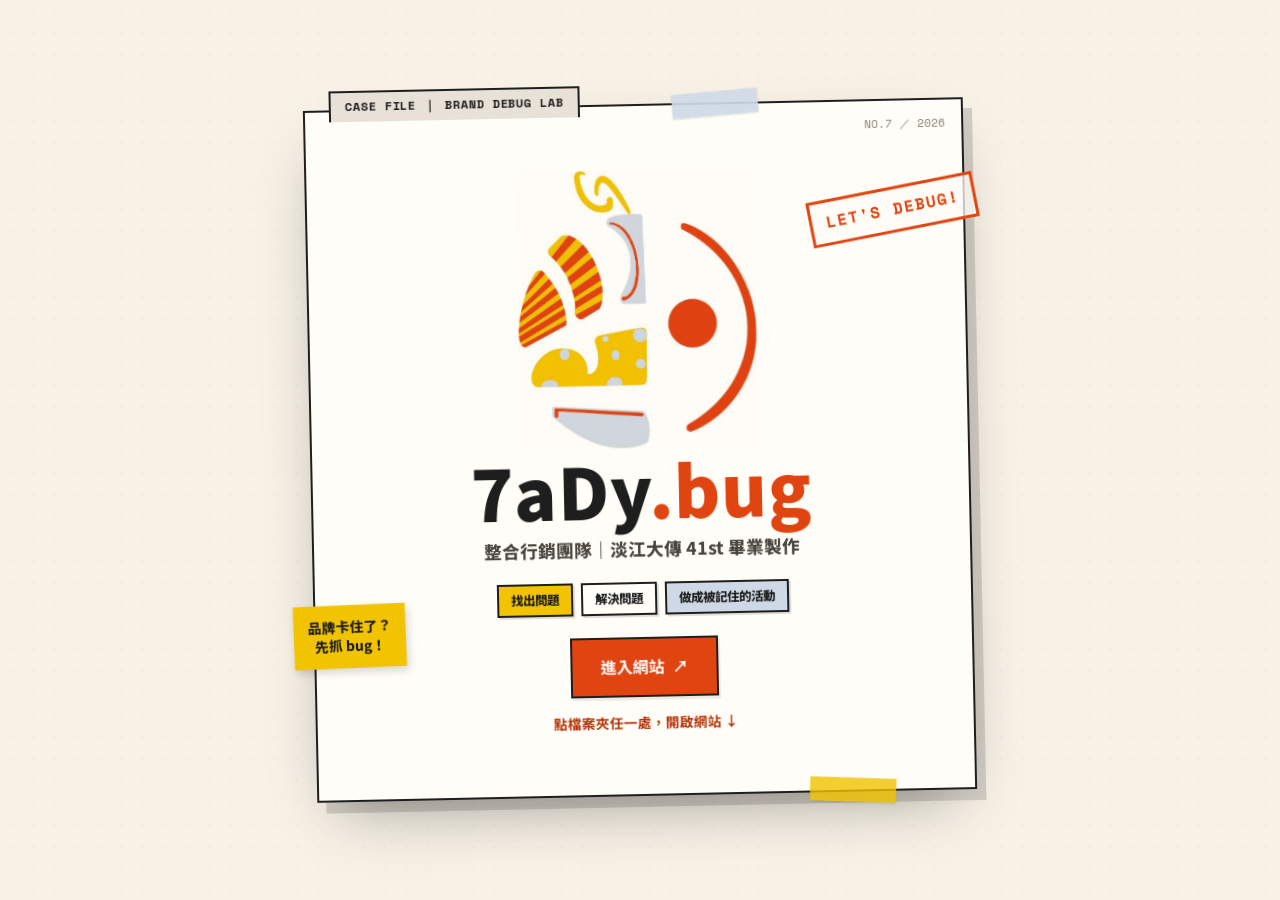
==== index.html @ f8442326 "入口封面頁:index=檔案夾封面(點了進 home.html),封面重設計成偵錯檔案風 Co-Authored-By: Claude Opus 4.8 <noreply@anthropic.com>" ====
<!doctype html>
<html lang="zh-Hant">
<head>
<meta charset="UTF-8">
<meta name="viewport" content="width=device-width,initial-scale=1">
<title>7aDy.bug 整合行銷團隊</title>
<meta name="description" content="7aDy.bug 整合行銷團隊——找出品牌卡住的 bug，做成被記住的活動。淡江大傳 41st 畢業製作行銷組。">
<meta property="og:type" content="website">
<meta property="og:site_name" content="7aDy.bug">
<meta property="og:title" content="7aDy.bug 整合行銷團隊">
<meta property="og:description" content="找出品牌卡住的 bug，做成被記住的活動。">
<meta property="og:url" content="https://meganlin0000.github.io/">
<meta property="og:image" content="https://meganlin0000.github.io/assets/og.png">
<meta property="og:image:width" content="1200">
<meta property="og:image:height" content="630">
<meta name="twitter:card" content="summary_large_image">
<meta name="twitter:image" content="https://meganlin0000.github.io/assets/og.png">
<meta name="theme-color" content="#f7f1e6">
<link rel="icon" href="assets/favicon.svg" type="image/svg+xml">
<link rel="icon" href="assets/icon-192.png" sizes="192x192" type="image/png">
<link rel="apple-touch-icon" href="assets/apple-touch-icon.png">
<link rel="manifest" href="site.webmanifest">
<link rel="stylesheet" href="styles.css">
</head>
<body>
<main class="splash" onclick="location.href='home.html'" role="button" aria-label="進入 7aDy.bug 網站">
  <div class="splash-card">
    <span class="sp-tape t1" aria-hidden="true"></span>
    <span class="sp-tape t2" aria-hidden="true"></span>
    <img class="splash-logo" src="assets/logo.jpg" alt="7aDy.bug logo">
    <h1 class="splash-name">7aDy<span class="red">.bug</span></h1>
    <p class="splash-sub">整合行銷團隊｜淡江大傳 41st 畢業製作</p>
    <div class="splash-line"><span>找出問題</span><span>解決問題</span><span>做成被記住的活動</span></div>
    <a class="btn" href="home.html">進入網站 <span class="arrow">↗</span></a>
    <p class="splash-hint">點檔案夾任一處，開啟網站 ↓</p>
    <span class="splash-stamp">LET'S DEBUG!</span>
    <span class="splash-sticky">品牌卡住了？<br>先抓 bug！</span>
  </div>
</main>
</body>
</html>
---- styles.css ----
/* =====================================================================
   7aDy.bug — Brand Debug Lab
   手作企劃檔案室 × 品牌診斷報告 × 整合行銷工作室
   ===================================================================== */
@import url('https://fonts.googleapis.com/css2?family=Noto+Sans+TC:wght@400;500;700;900&family=Caveat:wght@600;700&family=Zhi+Mang+Xing&family=Space+Mono:wght@400;700&display=swap');

:root{
  --cream:#f7f1e6;
  --paper:#fffdf7;
  --ink:#1e1e1e;
  --ink-2:#4a463f;
  --muted:#847d70;
  --red:#e04410;
  --red-deep:#b53409;
  --green:#6c8b45;
  --yellow:#f1c300;
  --yellow-soft:#f8e9a8;
  --blue:#cfd9e6;
  --blue-deep:#5f7d9c;
  --gray:#e8e1d7;
  --line:rgba(30,30,30,.14);

  --sans:"Noto Sans TC",system-ui,-apple-system,sans-serif;
  --hand:"Caveat","Zhi Mang Xing",cursive;
  --mono:"Space Mono",ui-monospace,monospace;

  --edge:clamp(20px,5vw,80px);
  --maxw:1240px;
  --shadow:3px 5px 0 rgba(30,30,30,.10), 0 14px 30px -18px rgba(30,30,30,.4);
  --shadow-sm:2px 3px 0 rgba(30,30,30,.08);
}

*{box-sizing:border-box;margin:0;padding:0}
html{-webkit-text-size-adjust:100%}
html.lenis,html.lenis body{height:auto}
.lenis.lenis-smooth{scroll-behavior:auto!important}
body{
  font-family:var(--sans);background:var(--cream);color:var(--ink);
  font-size:17px;line-height:1.72;font-weight:400;-webkit-font-smoothing:antialiased;overflow-x:hidden;
  background-image:radial-gradient(rgba(30,30,30,.028) 1px,transparent 1px);background-size:22px 22px;
}
img{max-width:100%;display:block}
a{color:inherit;text-decoration:none}
::selection{background:var(--red);color:#fff}

h1,h2,h3,h4{font-weight:900;line-height:1.32;letter-spacing:.01em}
.display{font-size:clamp(2.1rem,4.4vw,3.7rem);line-height:1.24;letter-spacing:.01em}
h2{font-size:clamp(1.7rem,3vw,2.5rem)}
h3{font-size:clamp(1.15rem,1.6vw,1.4rem)}
p{margin:0 0 1em}
.lead{font-size:clamp(1.05rem,1.3vw,1.24rem);line-height:1.7;color:var(--ink-2);max-width:56ch}
.hand{font-family:var(--hand);font-weight:700}
.red{color:var(--red)}
strong{font-weight:700}

/* red-pen hand-drawn circle around text */
.circle{position:relative;display:inline-block;padding:0 .1em;white-space:nowrap}
.circle::after{content:"";position:absolute;inset:-34% -14%;z-index:-1;pointer-events:none;
  background:url("data:image/svg+xml,%3Csvg xmlns='http://www.w3.org/2000/svg' viewBox='0 0 220 96'%3E%3Cpath d='M22 46 C24 18 190 12 198 46 C204 78 44 90 16 50' fill='none' stroke='%23d9412e' stroke-width='3.4' stroke-linecap='round'/%3E%3C/svg%3E") no-repeat center/100% 100%}
/* red-pen underline */
.penline{background:url("data:image/svg+xml,%3Csvg xmlns='http://www.w3.org/2000/svg' viewBox='0 0 200 14'%3E%3Cpath d='M4 8 C50 3 150 12 196 6' fill='none' stroke='%23d9412e' stroke-width='3' stroke-linecap='round'/%3E%3C/svg%3E") no-repeat left bottom/100% 8px;padding-bottom:8px}

.kicker{display:inline-flex;align-items:center;gap:.6em;font-family:var(--sans);font-size:.78rem;font-weight:800;
  letter-spacing:.1em;text-transform:uppercase;color:var(--red-deep)}
.kicker::before{content:"//";color:var(--red)}

.tag{display:inline-block;font-family:var(--mono);font-size:.72rem;font-weight:700;letter-spacing:.05em;
  background:var(--red);color:#fff;padding:3px 10px;transform:rotate(-1.5deg)}
.tape{position:relative}
.tape::before{content:"";position:absolute;top:-11px;left:50%;transform:translateX(-50%) rotate(-3deg);
  width:78px;height:22px;background:rgba(243,207,79,.6);box-shadow:0 1px 2px rgba(0,0,0,.08)}

.wrap{max-width:var(--maxw);margin:0 auto;padding-inline:var(--edge)}
.section{padding:clamp(64px,10vw,120px) 0;position:relative}
.section-head{max-width:760px;margin-bottom:clamp(40px,5vw,64px)}
.section-head .kicker{margin-bottom:20px}
.section-head .lead{margin-top:16px}

/* buttons */
.btn{display:inline-flex;align-items:center;gap:.5em;font-family:var(--sans);font-weight:700;font-size:1rem;
  padding:14px 28px;background:var(--red);color:#fff;border:2px solid var(--ink);box-shadow:var(--shadow-sm);
  transition:transform .18s,box-shadow .18s,background .2s}
.btn:hover{transform:translate(-2px,-2px);box-shadow:5px 7px 0 rgba(30,30,30,.16);background:var(--red-deep)}
.btn.ghost{background:var(--paper);color:var(--ink)}
.btn.ghost:hover{background:#fff}
.arrow{transition:transform .2s}.btn:hover .arrow,.tlink:hover .arrow{transform:translate(3px,-3px)}
.tlink{display:inline-flex;align-items:center;gap:.4em;font-weight:700;color:var(--red-deep);
  border-bottom:2px solid var(--red);padding-bottom:2px}
.tlink:hover{color:var(--red)}

.progress{position:fixed;top:0;left:0;height:3px;width:0;background:var(--red);z-index:200}

/* =====================================================================
   Header — file-drawer navbar
   ===================================================================== */
.site-header{position:sticky;top:0;z-index:100;background:color-mix(in srgb,var(--cream) 92%,transparent);
  backdrop-filter:blur(8px);border-bottom:2px solid var(--ink)}
.nav{display:flex;align-items:center;justify-content:space-between;height:66px;max-width:var(--maxw);margin:0 auto;padding-inline:var(--edge)}
.brand{display:flex;align-items:center;gap:10px;font-weight:900;font-size:1.2rem;letter-spacing:-.02em}
.brand .mark{width:28px;height:28px;flex:none}
.brand .dot{color:var(--red)}
.nav-links{display:flex;align-items:center;gap:6px}
.nav-links a{font-weight:500;font-size:.95rem;color:var(--ink-2);padding:8px 13px;transition:color .2s}
.nav-links a:hover,.nav-links a.current{color:var(--ink)}
.nav-links a.current{position:relative}
.nav-links a.current::after{content:"";position:absolute;left:13px;right:13px;bottom:2px;height:6px;background:var(--yellow);z-index:-1}
.nav-links .navcta{font-family:var(--mono);font-weight:700;color:#fff;background:var(--red);border:2px solid var(--ink);padding:8px 16px;margin-left:6px}
.nav-links .navcta:hover{background:var(--red-deep);color:#fff}
.menu-btn{display:none;flex-direction:column;gap:5px;background:none;border:0;cursor:pointer;padding:6px}
.menu-btn span{width:24px;height:2.5px;background:var(--ink);transition:.3s}
body.menu-open .menu-btn span:nth-child(1){transform:translateY(7.5px) rotate(45deg)}
body.menu-open .menu-btn span:nth-child(2){opacity:0}
body.menu-open .menu-btn span:nth-child(3){transform:translateY(-7.5px) rotate(-45deg)}
@media (max-width:880px){
  .menu-btn{display:flex}
  .nav-links{position:fixed;inset:66px 0 auto 0;flex-direction:column;align-items:stretch;gap:2px;
    background:var(--paper);border-bottom:2px solid var(--ink);padding:14px var(--edge) 24px;
    transform:translateY(-120%);transition:transform .38s cubic-bezier(.4,0,.2,1)}
  body.menu-open .nav-links{transform:none}
  .nav-links a{font-size:1.1rem;padding:14px 6px;border-bottom:1px solid var(--line)}
  .nav-links a.current::after{display:none}
  .nav-links .navcta{margin:12px 0 0;text-align:center;justify-content:center;border-bottom:2px solid var(--ink)}
}

/* =====================================================================
   Paper card base
   ===================================================================== */
.paper-card{background:var(--paper);border:2px solid var(--ink);box-shadow:var(--shadow);position:relative}
.file{position:relative;background:var(--paper);border:2px solid var(--ink);box-shadow:var(--shadow);padding:28px 26px}
.file[data-tab]::before{content:attr(data-tab);position:absolute;top:-19px;left:22px;font-family:var(--mono);
  font-size:.72rem;font-weight:700;letter-spacing:.06em;background:var(--gray);color:var(--ink);
  border:2px solid var(--ink);border-bottom:0;padding:4px 12px 5px}

/* =====================================================================
   Hero
   ===================================================================== */
.hero{padding:clamp(40px,6vw,80px) 0 clamp(48px,7vw,88px)}
.hero-grid{display:grid;grid-template-columns:1.08fr .92fr;gap:clamp(30px,5vw,64px);align-items:center}
.hero h1{font-size:clamp(2.3rem,4.6vw,4rem);line-height:1.28;letter-spacing:.01em}
.hero h1 .red{color:var(--red)}
.hero .lead{margin:24px 0 32px}
.hero-actions{display:flex;flex-wrap:wrap;gap:14px}
@media (max-width:880px){.hero-grid{grid-template-columns:1fr;gap:36px}}

/* Brand Bug Report collage */
.report{background:var(--paper);border:2px solid var(--ink);box-shadow:6px 8px 0 rgba(30,30,30,.14),0 20px 40px -22px rgba(30,30,30,.5);
  padding:28px 26px 30px;transform:rotate(1.3deg);position:relative}
.report::after{content:"CONFIDENTIAL";position:absolute;bottom:14px;right:16px;font-family:var(--mono);font-size:.6rem;letter-spacing:.2em;color:var(--muted);opacity:.6}
.report .rhead{display:flex;align-items:baseline;justify-content:space-between;border-bottom:2px solid var(--ink);padding-bottom:10px;margin-bottom:16px}
.report .rhead b{font-size:1.15rem;letter-spacing:-.01em}
.report .rhead span{font-family:var(--mono);font-size:.68rem;color:var(--muted)}
.report ul{list-style:none;font-family:var(--sans)}
.report li{display:flex;align-items:center;gap:12px;padding:9px 0;border-bottom:1px dashed var(--line);font-size:.98rem}
.report li .box{width:18px;height:18px;border:2px solid var(--ink);flex:none;display:grid;place-items:center;color:var(--red);font-weight:900;font-size:.8rem}
.report li.done{color:var(--muted)}
.report .stamp{position:absolute;top:64px;right:-14px;font-family:var(--mono);font-weight:700;color:var(--red);font-size:1.05rem;letter-spacing:.08em;
  border:2.5px solid var(--red);padding:5px 12px;transform:rotate(-8deg);background:rgba(255,253,247,.72)}
.report .sig{font-family:var(--sans);font-weight:900;color:var(--red);font-size:1.05rem;margin-top:18px;transform:rotate(-1.5deg)}
.report .sticky{position:absolute;bottom:-26px;left:-20px;background:var(--yellow);font-family:var(--sans);font-weight:800;
  font-size:.9rem;padding:13px 15px;transform:rotate(-4deg);box-shadow:2px 4px 8px rgba(0,0,0,.16);max-width:170px;line-height:1.4;color:var(--ink)}

/* =====================================================================
   Memo cards (brand bugs)
   ===================================================================== */
.memo-grid{display:grid;grid-template-columns:repeat(3,1fr);gap:26px 22px}
@media (max-width:860px){.memo-grid{grid-template-columns:1fr 1fr}}
@media (max-width:560px){.memo-grid{grid-template-columns:1fr}}
.memo{background:var(--paper);border:2px solid var(--ink);box-shadow:var(--shadow);padding:26px 24px 24px;position:relative;transition:transform .22s}
.memo:nth-child(2n){transform:rotate(-1deg)}.memo:nth-child(3n){transform:rotate(.8deg)}
.memo:hover{transform:translateY(-5px) rotate(0deg)}
.memo::before{content:"";position:absolute;top:-9px;left:50%;transform:translateX(-50%) rotate(-4deg);width:64px;height:20px;background:rgba(243,207,79,.7);box-shadow:0 1px 2px rgba(0,0,0,.1)}
.memo .no{font-family:var(--mono);font-size:.72rem;font-weight:700;color:var(--red-deep);letter-spacing:.06em}
.memo h3{font-size:1.22rem;margin:8px 0 14px;line-height:1.3}
.memo .fix{border-top:1px dashed var(--line);padding-top:12px;font-size:.94rem;color:var(--ink-2)}
.memo .fix b{display:block;font-family:var(--sans);font-size:.68rem;color:var(--green);letter-spacing:.08em;text-transform:uppercase;margin-bottom:5px}

/* =====================================================================
   Debug process (5 steps flow)
   ===================================================================== */
.flow{display:grid;grid-template-columns:repeat(5,1fr);gap:0;border:2px solid var(--ink);background:var(--paper);box-shadow:var(--shadow)}
.step{padding:26px 20px;border-right:2px dashed var(--line);position:relative}
.step:last-child{border-right:0}
.step .en{font-family:var(--mono);font-size:.72rem;font-weight:700;color:var(--red);letter-spacing:.06em}
.step .zh{font-size:1.15rem;font-weight:900;margin:6px 0 10px}
.step p{font-size:.86rem;color:var(--muted);margin:0;line-height:1.6}
.step .num{position:absolute;top:14px;right:14px;font-family:var(--mono);font-weight:700;color:var(--gray);font-size:1.5rem;line-height:1}
.step:nth-child(-n+4)::after{content:"→";position:absolute;top:24px;right:-11px;color:var(--red);font-weight:900;background:var(--paper);z-index:2;font-size:1rem}
@media (max-width:900px){.flow{grid-template-columns:1fr 1fr}.step{border-right:0;border-bottom:2px dashed var(--line)}
  .step:nth-child(2n){border-right:0}.step::after{display:none!important}.step:last-child{border-bottom:0}}
@media (max-width:520px){.flow{grid-template-columns:1fr}}

/* =====================================================================
   Service file cards
   ===================================================================== */
.svc-grid{display:grid;grid-template-columns:repeat(3,1fr);gap:30px 24px}
@media (max-width:860px){.svc-grid{grid-template-columns:1fr 1fr}}
@media (max-width:560px){.svc-grid{grid-template-columns:1fr}}
.svc-card{background:var(--paper);border:2px solid var(--ink);box-shadow:var(--shadow);padding:30px 26px;position:relative;transition:transform .22s}
.svc-card::before{content:attr(data-no);position:absolute;top:-17px;left:20px;font-family:var(--mono);font-size:.72rem;font-weight:700;
  background:var(--ink);color:var(--paper);padding:4px 11px 5px}
.svc-card:hover{transform:translateY(-5px)}
.svc-card h3{font-size:1.22rem;margin-bottom:10px}
.svc-card p{font-size:.94rem;color:var(--ink-2);margin:0}

/* =====================================================================
   Case files
   ===================================================================== */
.cases{display:grid;grid-template-columns:1fr 1fr;gap:26px}
@media (max-width:820px){.cases{grid-template-columns:1fr}}
.case{background:var(--paper);border:2px solid var(--ink);box-shadow:var(--shadow);padding:30px 28px;position:relative;transition:transform .22s}
.case::before{content:attr(data-file);position:absolute;top:-19px;left:24px;font-family:var(--mono);font-size:.7rem;font-weight:700;
  background:var(--gray);color:var(--ink);border:2px solid var(--ink);border-bottom:0;padding:4px 12px 5px}
.case:hover{transform:translateY(-5px) rotate(-.4deg)}
.case .cat{font-family:var(--mono);font-size:.72rem;font-weight:700;color:var(--red-deep);letter-spacing:.06em;text-transform:uppercase}
.case h3{font-size:1.3rem;margin:8px 0 18px}
.case dl{display:grid;grid-template-columns:76px 1fr;gap:12px 18px;margin:0}
.case dt{font-family:var(--sans);font-weight:800;color:var(--red);font-size:.82rem;padding-top:1px}
.case dd{margin:0;color:var(--ink-2);font-size:.96rem;line-height:1.6}
.case dd .metric{color:var(--red);font-weight:900}
@media (max-width:520px){.case dl{grid-template-columns:1fr;gap:2px 0}.case dt{margin-top:10px}}

/* =====================================================================
   Packages (3 directions, no price)
   ===================================================================== */
.plans{display:grid;grid-template-columns:repeat(3,1fr);gap:24px}
@media (max-width:900px){.plans{grid-template-columns:1fr}}
.plan{background:var(--paper);border:2px solid var(--ink);box-shadow:var(--shadow);padding:32px 28px;display:flex;flex-direction:column;transition:transform .22s}
.plan:hover{transform:translateY(-6px)}
.plan.feature{background:var(--ink);color:var(--paper)}
.plan .pn{display:inline-block;align-self:flex-start;font-family:var(--sans);font-size:.78rem;font-weight:800;letter-spacing:.06em;
  background:var(--yellow);color:var(--ink);padding:4px 12px;margin-bottom:16px;transform:rotate(-1.5deg)}
.plan.feature .pn{background:var(--red);color:#fff}
.plan h3{font-size:1.35rem;margin-bottom:10px}
.plan .fit{font-size:.92rem;color:var(--muted);margin-bottom:18px}
.plan.feature .fit{color:#c9c3b5}
.plan ul{list-style:none;margin:0 0 24px;font-size:.95rem}
.plan ul li{padding:9px 0 9px 22px;position:relative;border-top:1px dashed var(--line);color:var(--ink-2)}
.plan.feature ul li{border-color:rgba(255,253,247,.18);color:#d8d2c5}
.plan ul li::before{content:"✓";position:absolute;left:0;color:var(--green);font-weight:900}
.plan.feature ul li::before{color:var(--yellow)}
.plan .btn{margin-top:auto}
.plan.feature .btn{background:var(--paper);color:var(--ink);border-color:var(--paper)}
.plan.feature .btn:hover{background:#fff}
.note{font-size:.86rem;color:var(--muted);margin-top:22px;font-family:var(--sans)}

/* =====================================================================
   Team (personnel files)
   ===================================================================== */
.team-grid{display:grid;grid-template-columns:repeat(4,1fr);gap:24px 20px}
@media (max-width:900px){.team-grid{grid-template-columns:repeat(2,1fr)}}
@media (max-width:460px){.team-grid{grid-template-columns:1fr 1fr}}
.person{display:block;background:var(--paper);border:2px solid var(--ink);box-shadow:var(--shadow);padding:12px 12px 16px;position:relative;transition:transform .22s;color:inherit}
.person:nth-child(2n){transform:rotate(-.8deg)}
.person:hover{transform:translateY(-6px) rotate(0)}
.person .frame{position:relative;aspect-ratio:4/5;overflow:hidden;background:var(--gray);border:1px solid var(--ink)}
.person .frame img{width:100%;height:100%;object-fit:cover;filter:grayscale(.15) contrast(1.03);transition:filter .4s,transform .6s}
.person:hover .frame img{filter:grayscale(0);transform:scale(1.04)}
.person .clip{position:absolute;top:-7px;left:50%;transform:translateX(-50%);width:26px;height:12px;border:2px solid var(--ink);border-bottom:0;border-radius:8px 8px 0 0;background:var(--gray)}
.person .meta{padding:14px 4px 2px}
.person .idx{font-family:var(--mono);font-size:.68rem;font-weight:700;color:var(--red-deep)}
.person h3{font-size:1.12rem;margin:5px 0 2px}
.person .role{font-size:.85rem;color:var(--muted)}
.person .view{font-family:var(--sans);font-weight:700;font-size:.68rem;color:var(--red);margin-top:8px;display:inline-block}

/* chips + stats + misc (reused by sub-pages) */
.chips{display:flex;flex-wrap:wrap;gap:9px}
.chip{font-family:var(--sans);font-weight:600;font-size:.8rem;background:var(--paper);border:1.5px solid var(--ink);padding:6px 13px;box-shadow:var(--shadow-sm)}
.chip.solid{background:var(--red);color:#fff}
.stats{display:grid;grid-template-columns:repeat(4,1fr);gap:22px}
@media (max-width:640px){.stats{grid-template-columns:1fr 1fr}}
.stat{background:var(--paper);border:2px solid var(--ink);box-shadow:var(--shadow-sm);padding:24px 22px;text-align:center}
.stat:nth-child(2n){background:var(--yellow)}
.stat .n{font-size:clamp(2rem,3.4vw,2.8rem);font-weight:900;letter-spacing:-.03em;line-height:1}
.stat .n em{color:var(--red);font-style:normal}
.stat .l{margin-top:8px;font-size:.85rem;color:var(--ink-2)}

/* statement */
.statement{font-weight:900;font-size:clamp(1.35rem,2.4vw,2.1rem);line-height:1.55;letter-spacing:.01em;max-width:24ch}
.statement-grid{display:grid;grid-template-columns:1.4fr 1fr;gap:clamp(28px,4vw,64px);align-items:end}
.statement-grid .side{color:var(--muted);font-size:.98rem;line-height:1.7}
@media (max-width:820px){.statement-grid{grid-template-columns:1fr;gap:26px}}

/* member detail */
.member-back{padding-top:30px}
.member-back a{font-weight:700;color:var(--red-deep)}
.member-hero{display:grid;grid-template-columns:.8fr 1.2fr;gap:clamp(28px,4vw,64px);align-items:center;padding:clamp(22px,3vw,40px) 0 clamp(50px,8vw,100px)}
.member-photo{aspect-ratio:4/5;overflow:hidden;border:2px solid var(--ink);box-shadow:var(--shadow);background:var(--gray)}
.member-photo img{width:100%;height:100%;object-fit:cover;filter:grayscale(.1) contrast(1.03)}
.member-info .idx{font-family:var(--mono);font-size:.78rem;font-weight:700;color:var(--red-deep);letter-spacing:.08em}
.member-info h1{font-size:clamp(2.2rem,3.6vw,3.2rem);margin:12px 0 6px}
.member-info .role{font-family:var(--sans);font-size:1.08rem;font-weight:800;color:var(--red);margin-bottom:24px;
  display:inline-block;background:var(--yellow-soft);padding:4px 14px}
.member-info .bio{font-size:1.06rem;line-height:1.72;max-width:52ch}
.member-info .bio p{margin-bottom:.9em}
.member-block{margin-top:28px}
.member-block h4{font-family:var(--sans);font-size:.74rem;font-weight:700;letter-spacing:.06em;text-transform:uppercase;color:var(--muted);margin-bottom:12px}
.hi-list{list-style:none;font-size:.96rem;color:var(--ink-2)}
.hi-list li{padding:7px 0 7px 22px;position:relative;border-bottom:1px dashed var(--line)}
.hi-list li::before{content:"✦";position:absolute;left:2px;color:var(--red);font-size:.8rem}
.member-hero{align-items:start}
.member-nav{display:flex;justify-content:space-between;border-top:2px solid var(--ink);padding:24px 0}
.member-nav a{font-weight:700;color:var(--red-deep)}
@media (max-width:760px){.member-hero{grid-template-columns:1fr;gap:24px}.member-photo{max-width:300px}}

/* contact */
.contact-grid{display:grid;grid-template-columns:1fr 1.05fr;gap:clamp(30px,4vw,64px);align-items:start}
@media (max-width:860px){.contact-grid{grid-template-columns:1fr;gap:40px}}
.contact-list{list-style:none;margin-top:26px;display:grid;gap:12px}
.contact-list li{display:flex;gap:14px;align-items:center;background:var(--paper);border:2px solid var(--ink);box-shadow:var(--shadow-sm);padding:14px 18px}
.contact-list .k{font-family:var(--sans);font-weight:800;font-size:.72rem;font-weight:700;color:var(--red-deep);width:86px;flex:none}
.contact-list .v{font-size:1.02rem;font-weight:500}
.contact-list a:hover{color:var(--red)}
.form{background:var(--paper);border:2px solid var(--ink);box-shadow:var(--shadow);padding:clamp(24px,3vw,38px)}
.form label{display:block;margin-bottom:18px;font-family:var(--sans);font-size:.76rem;font-weight:700;letter-spacing:.04em;color:var(--ink-2)}
.form input,.form textarea,.form select{width:100%;margin-top:9px;font-family:var(--sans);font-size:1rem;color:var(--ink);
  background:var(--cream);border:2px solid var(--ink);padding:12px 14px;transition:box-shadow .2s}
.form input::placeholder,.form textarea::placeholder{color:#b0a99a}
.form input:focus,.form textarea:focus,.form select:focus{outline:none;box-shadow:3px 3px 0 var(--red)}
.form textarea{resize:vertical;min-height:110px}
.form .btn{width:100%;justify-content:center;margin-top:8px}
.form-note{font-size:.82rem;color:var(--muted);margin-top:14px}

/* CTA + footer */
.cta .wrap{background:var(--red);border:2px solid var(--ink);box-shadow:6px 8px 0 rgba(30,30,30,.16);
  padding:clamp(40px,6vw,72px);text-align:center;color:#fff;position:relative;overflow:hidden}
.cta h2{color:#fff;font-size:clamp(1.7rem,3.2vw,2.6rem);margin-bottom:14px}
.cta p{color:rgba(255,255,255,.9);max-width:46ch;margin:0 auto 26px}
.cta .actions{display:flex;gap:14px;justify-content:center;flex-wrap:wrap}
.cta .btn{background:var(--paper);color:var(--ink);border-color:var(--ink)}
.cta .btn.line{background:transparent;color:#fff;border-color:#fff}
.cta .btn.line:hover{background:#fff;color:var(--red)}

.site-footer{border-top:2px solid var(--ink);padding:clamp(50px,7vw,80px) 0 36px;background:var(--paper)}
.footer-top{display:grid;grid-template-columns:1.5fr 1fr;gap:36px;padding-bottom:36px;border-bottom:1px dashed var(--line)}
.footer-brand{display:flex;align-items:center;gap:10px;font-weight:900;font-size:1.3rem;margin-bottom:14px}
.footer-brand .dot{color:var(--red)}
.footer-top .fp{color:var(--muted);max-width:38ch}
.footer-links{display:flex;gap:56px;flex-wrap:wrap;justify-content:flex-end}
.footer-col h5{font-family:var(--mono);font-size:.72rem;font-weight:700;letter-spacing:.06em;text-transform:uppercase;color:var(--muted);margin-bottom:14px}
.footer-col a{display:block;color:var(--ink-2);margin-bottom:9px;font-size:.94rem}
.footer-col a:hover{color:var(--red)}
.footer-bottom{display:flex;justify-content:space-between;gap:14px;flex-wrap:wrap;padding-top:26px;font-family:var(--mono);font-size:.76rem;color:var(--muted)}
@media (max-width:760px){.footer-top{grid-template-columns:1fr;gap:28px}.footer-links{justify-content:flex-start;gap:44px}}

/* =====================================================================
   Playful colour accents — 紅黃藍 (from cover)
   ===================================================================== */
.memo:nth-child(3n+1)::before{background:rgba(224,68,16,.55)}
.memo:nth-child(3n+2)::before{background:rgba(241,195,0,.8)}
.memo:nth-child(3n+3)::before{background:rgba(160,180,202,.95)}
.memo:nth-child(3n+1){border-top:5px solid var(--red)}
.memo:nth-child(3n+2){border-top:5px solid var(--yellow)}
.memo:nth-child(3n+3){border-top:5px solid var(--blue)}
.memo .fix b{color:var(--blue-deep)}

.svc-card:nth-child(6n+1)::before{background:var(--red);color:#fff}
.svc-card:nth-child(6n+2)::before{background:var(--blue);color:var(--ink)}
.svc-card:nth-child(6n+3)::before{background:var(--yellow);color:var(--ink)}
.svc-card:nth-child(6n+4)::before{background:var(--blue);color:var(--ink)}
.svc-card:nth-child(6n+5)::before{background:var(--red);color:#fff}
.svc-card:nth-child(6n+6)::before{background:var(--yellow);color:var(--ink)}

.case:nth-child(4n+1)::before{background:var(--red);color:#fff}
.case:nth-child(4n+2)::before{background:var(--yellow);color:var(--ink)}
.case:nth-child(4n+3)::before{background:var(--blue);color:var(--ink)}
.case:nth-child(4n+4)::before{background:var(--ink);color:var(--paper)}

.plan:nth-child(1) .pn{background:var(--red);color:#fff}
.plan:nth-child(2) .pn{background:var(--yellow);color:var(--ink)}
.plan:nth-child(3) .pn{background:var(--blue);color:var(--ink)}
.plan.feature{background:var(--blue);color:var(--ink)}
.plan.feature .pn{background:var(--red);color:#fff}
.plan.feature h3{color:var(--ink)}
.plan.feature .fit{color:#4a5b6e}
.plan.feature ul li{border-color:rgba(30,30,30,.2);color:var(--ink-2)}
.plan.feature ul li::before{color:var(--red)}
.plan.feature .btn{background:var(--ink);color:var(--paper);border-color:var(--ink)}
.plan.feature .btn:hover{background:#000}

.stat:nth-child(4n+1){background:var(--yellow-soft)}
.stat:nth-child(4n+3){background:var(--blue)}

/* ===== 色帶:讓黃/藍有面積(紅仍最多) ===== */
.band-blue{background:var(--blue)}
.band-yellow{background:#f6e9b4}
.band-blue .memo,.band-yellow .case{box-shadow:4px 6px 0 rgba(30,30,30,.16)}

/* ===== 案例/作品展示圖 + 燈箱 ===== */
.case-media{margin:0 0 20px;border:2px solid var(--ink);background:var(--gray);overflow:hidden;box-shadow:var(--shadow-sm)}
.case-media img{width:100%;height:100%;max-height:230px;object-fit:cover;display:block;cursor:zoom-in;
  transition:transform .35s ease}
.case-media:hover img{transform:scale(1.045)}
.case-media figcaption{font-family:var(--sans);font-weight:600;font-size:.68rem;color:var(--muted);padding:6px 10px;border-top:2px solid var(--ink);background:var(--paper)}
/* 可播放/可看簡報 標記 */
.case-media{position:relative}
.case-media .play{position:absolute;top:36%;left:50%;transform:translate(-50%,-50%);width:58px;height:58px;border-radius:50%;
  background:var(--red);color:#fff;display:grid;place-items:center;font-size:1.15rem;padding-left:4px;
  border:2px solid var(--ink);box-shadow:2px 3px 0 rgba(30,30,30,.25);pointer-events:none;transition:transform .25s}
.case-media:hover .play{transform:translate(-50%,-50%) scale(1.12)}
.case-media .open-tag{position:absolute;top:10px;left:10px;background:var(--yellow);color:var(--ink);border:2px solid var(--ink);
  font-weight:800;font-size:.72rem;padding:3px 10px;pointer-events:none;box-shadow:2px 2px 0 rgba(30,30,30,.2)}
.media-links{display:flex;flex-wrap:wrap;gap:10px;margin-top:14px}
.btn.mini{padding:9px 16px;font-size:.85rem}
.vlink{color:var(--red-deep);font-weight:700;cursor:pointer;border-bottom:1.5px solid var(--red)}
.vlink:hover{color:var(--red)}

.shelf{display:grid;grid-template-columns:repeat(4,1fr);gap:20px}
@media (max-width:860px){.shelf{grid-template-columns:repeat(2,1fr)}}
.shelf figure{margin:0;background:var(--paper);border:2px solid var(--ink);box-shadow:var(--shadow);padding:10px 10px 8px;position:relative;transition:transform .22s}
.shelf figure:nth-child(2n){transform:rotate(-1deg)}
.shelf figure:hover{transform:translateY(-5px) rotate(0)}
.shelf figure::before{content:"";position:absolute;top:-9px;left:50%;transform:translateX(-50%) rotate(-3deg);width:56px;height:18px;background:rgba(241,195,0,.75);box-shadow:0 1px 2px rgba(0,0,0,.12)}
.shelf img{width:100%;aspect-ratio:3/4;object-fit:cover;border:1px solid var(--ink);cursor:zoom-in;display:block}
.shelf figcaption{font-family:var(--sans);font-weight:600;font-size:.7rem;color:var(--ink-2);padding-top:8px;text-align:center}

.thumb-row{display:flex;gap:10px;margin-top:14px}
.thumb-row img{width:33%;border:1.5px solid var(--ink);cursor:zoom-in;transition:transform .2s}
.thumb-row img:hover{transform:translateY(-3px)}

.lightbox{position:fixed;inset:0;z-index:400;background:rgba(20,18,15,.9);display:none;place-items:center;padding:4vmin;cursor:zoom-out}
.lightbox.open{display:grid}
.lb-stage{display:grid;place-items:center;max-width:100%;}
.lightbox img{max-width:92vw;max-height:86vh;border:3px solid var(--paper);box-shadow:0 30px 80px rgba(0,0,0,.5);background:#fff}
.lightbox iframe{border:3px solid var(--paper);box-shadow:0 30px 80px rgba(0,0,0,.55);cursor:auto}
.lightbox iframe.vid{width:min(92vw,1120px);aspect-ratio:16/9;height:auto;background:#000}
.lightbox iframe.doc{width:min(94vw,1000px);height:86vh;background:#fff}
.lightbox .lb-tip{position:absolute;bottom:22px;left:50%;transform:translateX(-50%);font-family:var(--sans);font-size:.75rem;color:#d8d2c5}

/* ===== 團體照 ===== */
.group-shot{margin:0;position:relative;border:2px solid var(--ink);background:var(--paper);padding:12px 12px 10px;
  box-shadow:6px 8px 0 rgba(30,30,30,.16);transform:rotate(-.8deg)}
.group-shot::before{content:"";position:absolute;top:-12px;left:8%;width:84px;height:24px;background:rgba(241,195,0,.8);transform:rotate(-4deg);box-shadow:0 1px 2px rgba(0,0,0,.12);z-index:2}
.group-shot::after{content:"";position:absolute;top:-12px;right:8%;width:84px;height:24px;background:rgba(207,217,230,.9);transform:rotate(3deg);box-shadow:0 1px 2px rgba(0,0,0,.12);z-index:2}
.group-shot img{width:100%;display:block;border:1px solid var(--ink)}
.group-shot figcaption{font-family:var(--sans);font-weight:600;font-size:.72rem;color:var(--ink-2);padding-top:9px;display:flex;justify-content:space-between}

.step:nth-child(1) .num{color:var(--red);opacity:.55}
.step:nth-child(2) .num{color:var(--yellow);opacity:.9}
.step:nth-child(3) .num{color:var(--blue);opacity:.85}
.step:nth-child(4) .num{color:var(--red);opacity:.55}
.step:nth-child(5) .num{color:var(--green);opacity:.65}

/* ===== 入口封面頁(獨立 index:點了才進首頁) ===== */
.splash{min-height:100vh;display:grid;place-items:center;padding:clamp(18px,4vw,40px);cursor:pointer}
.splash-card{position:relative;background:var(--paper);border:2.5px solid var(--ink);
  box-shadow:9px 11px 0 rgba(30,30,30,.16),0 26px 60px -24px rgba(30,30,30,.45);
  padding:clamp(34px,6vw,58px) clamp(24px,6vw,64px) clamp(30px,5vw,46px);text-align:center;
  transform:rotate(-1.2deg);max-width:660px;width:100%;animation:cardIn .75s cubic-bezier(.2,.8,.3,1.12) both}
.splash-card::before{content:"CASE FILE ｜ BRAND DEBUG LAB";position:absolute;top:-21px;left:24px;
  font-family:var(--mono);font-size:.72rem;font-weight:700;letter-spacing:.08em;background:var(--gray);
  border:2px solid var(--ink);border-bottom:0;padding:4px 14px 5px}
.splash-card::after{content:"NO.7 ／ 2026";position:absolute;top:14px;right:16px;font-family:var(--mono);font-size:.68rem;color:var(--muted)}
.sp-tape{position:absolute;width:86px;height:24px;box-shadow:0 1px 2px rgba(0,0,0,.12)}
.sp-tape.t1{top:-13px;left:56%;background:rgba(207,217,230,.92);transform:rotate(-4deg)}
.sp-tape.t2{bottom:-12px;right:12%;background:rgba(241,195,0,.8);transform:rotate(3deg)}
.splash-logo{width:min(48vw,238px);margin:6px auto 4px;mix-blend-mode:multiply;
  animation:logoIn .9s .15s cubic-bezier(.2,.8,.3,1.15) both}
.splash-name{font-size:clamp(2.7rem,8vw,4.4rem);line-height:1.05;letter-spacing:.01em;margin-top:4px}
.splash-name .red{color:var(--red)}
.splash-sub{font-weight:800;color:var(--ink-2);margin-top:8px;font-size:clamp(.95rem,1.5vw,1.1rem)}
.splash-line{display:flex;gap:8px;justify-content:center;margin:16px 0 22px;flex-wrap:wrap}
.splash-line span{font-size:.78rem;font-weight:800;border:2px solid var(--ink);padding:4px 12px;background:var(--paper);box-shadow:2px 2px 0 rgba(30,30,30,.14)}
.splash-line span:nth-child(1){background:var(--yellow)}
.splash-line span:nth-child(3){background:var(--blue)}
.splash-stamp{position:absolute;top:86px;right:-14px;font-family:var(--mono);font-weight:700;color:var(--red);
  border:3px solid var(--red);padding:6px 14px;font-size:1rem;letter-spacing:.08em;background:rgba(255,253,247,.75);
  transform:rotate(-10deg);animation:stampIn .45s .6s cubic-bezier(.2,.9,.3,1.4) both}
.splash-sticky{position:absolute;left:-22px;bottom:132px;background:var(--yellow);font-weight:800;font-size:.86rem;
  color:var(--ink);padding:12px 14px;max-width:150px;line-height:1.4;transform:rotate(-5deg);
  box-shadow:2px 4px 8px rgba(0,0,0,.16);animation:cardIn .6s .4s both}
.splash-hint{margin-top:14px;font-size:.85rem;font-weight:700;color:var(--red-deep);animation:cue 1.6s 1s ease-in-out infinite}
@keyframes cardIn{from{opacity:0;transform:rotate(-1.2deg) translateY(34px) scale(.96)}to{opacity:1;transform:rotate(-1.2deg) translateY(0) scale(1)}}
@keyframes logoIn{from{opacity:0;transform:scale(.82) rotate(-6deg)}to{opacity:1;transform:scale(1) rotate(0)}}
@keyframes stampIn{from{opacity:0;transform:rotate(-10deg) scale(1.7)}to{opacity:1;transform:rotate(-10deg) scale(1)}}
@media (max-width:560px){.splash-stamp{right:-8px;top:60px;font-size:.85rem}.splash-sticky{left:-10px;bottom:150px;max-width:126px;font-size:.8rem}}
@media (prefers-reduced-motion:reduce){.splash-card,.splash-logo,.splash-stamp,.splash-sticky,.splash-hint{animation:none}}

/* ===== 舊頁內封面(保留樣式相容) ===== */
.cover{min-height:calc(100vh - 66px);display:grid;place-items:center;text-align:center;position:relative;padding:40px 20px}
.cover-logo{width:min(56vw,330px);mix-blend-mode:multiply}
.cover-name{font-size:clamp(3rem,9vw,5.8rem);line-height:1.05;margin-top:10px;letter-spacing:.01em}
.cover-name .red{color:var(--red)}
.cover-sub{font-size:clamp(1rem,1.6vw,1.25rem);font-weight:700;color:var(--ink-2);margin-top:10px}
.cover-tags{display:flex;gap:10px;justify-content:center;flex-wrap:wrap;margin-top:18px}
.cover-tags span{font-size:.8rem;font-weight:800;border:2px solid var(--ink);background:var(--paper);padding:5px 13px;box-shadow:var(--shadow-sm)}
.cover-tags span:nth-child(1){background:var(--yellow)}
.cover-tags span:nth-child(3){background:var(--blue)}
.scroll-cue{position:absolute;bottom:24px;left:50%;transform:translateX(-50%);font-weight:800;font-size:.86rem;color:var(--red-deep);animation:cue 1.6s ease-in-out infinite}
@keyframes cue{0%,100%{transform:translate(-50%,0)}50%{transform:translate(-50%,7px)}}
@media (prefers-reduced-motion:reduce){.scroll-cue{animation:none}}

/* ===== 時間規劃 ===== */
.timeline{display:grid;gap:16px}
.phase{background:var(--paper);border:2px solid var(--ink);box-shadow:var(--shadow-sm);padding:22px 24px;display:grid;grid-template-columns:150px 1fr;gap:18px;align-items:start}
.phase .when{font-weight:900;color:#fff;background:var(--red);border:2px solid var(--ink);padding:4px 12px;justify-self:start;font-size:.9rem}
.phase:nth-child(2) .when{background:var(--yellow);color:var(--ink)}
.phase:nth-child(3) .when{background:var(--blue);color:var(--ink)}
.phase:nth-child(4) .when{background:var(--red)}
.phase h3{font-size:1.15rem;margin-bottom:6px}
.phase ul{list-style:none;color:var(--ink-2);font-size:.95rem}
.phase ul li{padding-left:18px;position:relative;margin-bottom:3px}
.phase ul li::before{content:"·";position:absolute;left:4px;color:var(--red);font-weight:900}
@media (max-width:640px){.phase{grid-template-columns:1fr;gap:10px}}

/* ===== 方案價格 ===== */
.plan .price{font-weight:900;font-size:2rem;letter-spacing:.01em;color:var(--red);margin:2px 0 10px}
.plan .price small{font-size:1rem;color:var(--muted);font-weight:700}
.plan.feature .price{color:var(--red-deep)}

/* reveal */
.reveal{opacity:0;transform:translateY(26px)}
.reveal.in{opacity:1;transform:none;transition:opacity .7s ease,transform .7s cubic-bezier(.2,.7,.2,1)}
.no-js .reveal,html:not(.gsap-ready) .reveal.in{opacity:1;transform:none}
@media (prefers-reduced-motion:reduce){.reveal{opacity:1!important;transform:none!important}*{scroll-behavior:auto!important}}
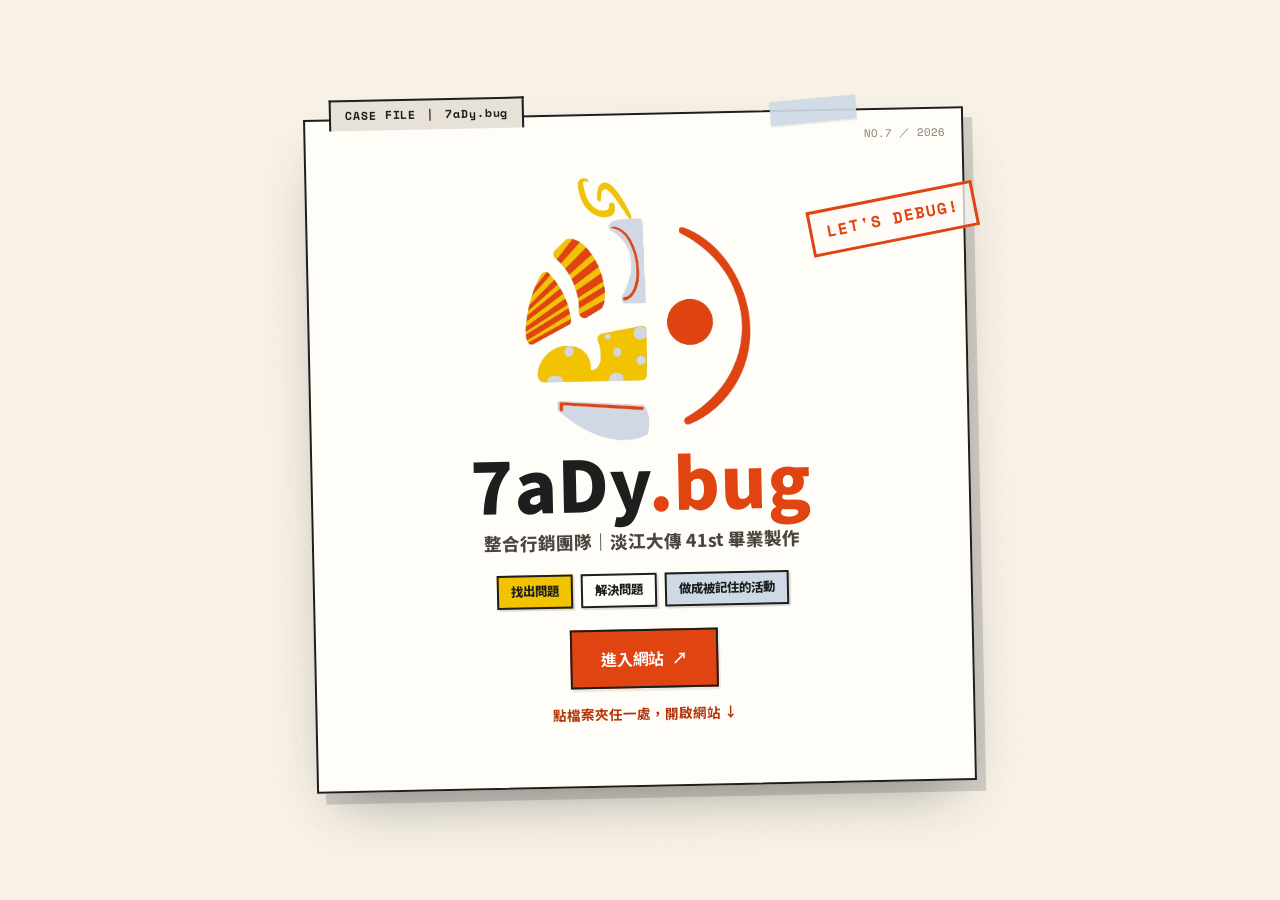
==== commit ca0fdcff: "完美收尾:logo去背/汭琳置頂/職稱文案定稿/分享圖重設計/燈箱✕/首頁去重/預算移除/footer重整 Co-Authored-By: Claude Opus 4.8 <noreply@anthr" ====
--- a/index.html
+++ b/index.html
@@ -26,15 +26,13 @@
 <main class="splash" onclick="location.href='home.html'" role="button" aria-label="進入 7aDy.bug 網站">
   <div class="splash-card">
     <span class="sp-tape t1" aria-hidden="true"></span>
-    <span class="sp-tape t2" aria-hidden="true"></span>
-    <img class="splash-logo" src="assets/logo.jpg" alt="7aDy.bug logo">
+    <img class="splash-logo" src="assets/logo.png" alt="7aDy.bug logo">
     <h1 class="splash-name">7aDy<span class="red">.bug</span></h1>
     <p class="splash-sub">整合行銷團隊｜淡江大傳 41st 畢業製作</p>
     <div class="splash-line"><span>找出問題</span><span>解決問題</span><span>做成被記住的活動</span></div>
     <a class="btn" href="home.html">進入網站 <span class="arrow">↗</span></a>
     <p class="splash-hint">點檔案夾任一處，開啟網站 ↓</p>
     <span class="splash-stamp">LET'S DEBUG!</span>
-    <span class="splash-sticky">品牌卡住了？<br>先抓 bug！</span>
   </div>
 </main>
 </body>
--- a/styles.css
+++ b/styles.css
@@ -246,9 +246,9 @@
 /* =====================================================================
    Team (personnel files)
    ===================================================================== */
-.team-grid{display:grid;grid-template-columns:repeat(4,1fr);gap:24px 20px}
-@media (max-width:900px){.team-grid{grid-template-columns:repeat(2,1fr)}}
-@media (max-width:460px){.team-grid{grid-template-columns:1fr 1fr}}
+.team-grid{display:grid;grid-template-columns:repeat(2,1fr);gap:26px 22px;max-width:820px;margin:0 auto}
+.person.lead-card{grid-column:1/-1;max-width:380px;margin:0 auto;width:100%}
+.person.lead-card .idx{background:var(--yellow);color:var(--ink)}
 .person{display:block;background:var(--paper);border:2px solid var(--ink);box-shadow:var(--shadow);padding:12px 12px 16px;position:relative;transition:transform .22s;color:inherit}
 .person:nth-child(2n){transform:rotate(-.8deg)}
 .person:hover{transform:translateY(-6px) rotate(0)}
@@ -339,7 +339,7 @@
 .footer-col h5{font-family:var(--mono);font-size:.72rem;font-weight:700;letter-spacing:.06em;text-transform:uppercase;color:var(--muted);margin-bottom:14px}
 .footer-col a{display:block;color:var(--ink-2);margin-bottom:9px;font-size:.94rem}
 .footer-col a:hover{color:var(--red)}
-.footer-bottom{display:flex;justify-content:space-between;gap:14px;flex-wrap:wrap;padding-top:26px;font-family:var(--mono);font-size:.76rem;color:var(--muted)}
+.footer-bottom{display:flex;justify-content:center;gap:14px;flex-wrap:wrap;padding-top:26px;font-family:var(--mono);font-size:.76rem;color:var(--muted)}
 @media (max-width:760px){.footer-top{grid-template-columns:1fr;gap:28px}.footer-links{justify-content:flex-start;gap:44px}}
 
 /* =====================================================================
@@ -424,10 +424,14 @@
 .lightbox iframe{border:3px solid var(--paper);box-shadow:0 30px 80px rgba(0,0,0,.55);cursor:auto}
 .lightbox iframe.vid{width:min(92vw,1120px);aspect-ratio:16/9;height:auto;background:#000}
 .lightbox iframe.doc{width:min(94vw,1000px);height:86vh;background:#fff}
+.lightbox .lb-x{position:absolute;top:16px;right:16px;z-index:5;background:var(--paper);color:var(--ink);
+  border:2px solid var(--ink);font-family:var(--sans);font-weight:800;font-size:.95rem;padding:10px 18px;cursor:pointer;
+  box-shadow:3px 3px 0 rgba(0,0,0,.3)}
+.lightbox .lb-x:hover{background:var(--red);color:#fff}
 .lightbox .lb-tip{position:absolute;bottom:22px;left:50%;transform:translateX(-50%);font-family:var(--sans);font-size:.75rem;color:#d8d2c5}
 
 /* ===== 團體照 ===== */
-.group-shot{margin:0;position:relative;border:2px solid var(--ink);background:var(--paper);padding:12px 12px 10px;
+.group-shot{margin:0 auto;max-width:860px;position:relative;border:2px solid var(--ink);background:var(--paper);padding:12px 12px 10px;
   box-shadow:6px 8px 0 rgba(30,30,30,.16);transform:rotate(-.8deg)}
 .group-shot::before{content:"";position:absolute;top:-12px;left:8%;width:84px;height:24px;background:rgba(241,195,0,.8);transform:rotate(-4deg);box-shadow:0 1px 2px rgba(0,0,0,.12);z-index:2}
 .group-shot::after{content:"";position:absolute;top:-12px;right:8%;width:84px;height:24px;background:rgba(207,217,230,.9);transform:rotate(3deg);box-shadow:0 1px 2px rgba(0,0,0,.12);z-index:2}
@@ -441,19 +445,19 @@
 .step:nth-child(5) .num{color:var(--green);opacity:.65}
 
 /* ===== 入口封面頁(獨立 index:點了才進首頁) ===== */
-.splash{min-height:100vh;display:grid;place-items:center;padding:clamp(18px,4vw,40px);cursor:pointer}
+.splash{min-height:100vh;display:grid;place-items:center;padding:clamp(18px,4vw,40px);cursor:pointer;overflow:hidden}
 .splash-card{position:relative;background:var(--paper);border:2.5px solid var(--ink);
   box-shadow:9px 11px 0 rgba(30,30,30,.16),0 26px 60px -24px rgba(30,30,30,.45);
   padding:clamp(34px,6vw,58px) clamp(24px,6vw,64px) clamp(30px,5vw,46px);text-align:center;
   transform:rotate(-1.2deg);max-width:660px;width:100%;animation:cardIn .75s cubic-bezier(.2,.8,.3,1.12) both}
-.splash-card::before{content:"CASE FILE ｜ BRAND DEBUG LAB";position:absolute;top:-21px;left:24px;
+.splash-card::before{content:"CASE FILE ｜ 7aDy.bug";position:absolute;top:-21px;left:24px;
   font-family:var(--mono);font-size:.72rem;font-weight:700;letter-spacing:.08em;background:var(--gray);
   border:2px solid var(--ink);border-bottom:0;padding:4px 14px 5px}
 .splash-card::after{content:"NO.7 ／ 2026";position:absolute;top:14px;right:16px;font-family:var(--mono);font-size:.68rem;color:var(--muted)}
 .sp-tape{position:absolute;width:86px;height:24px;box-shadow:0 1px 2px rgba(0,0,0,.12)}
-.sp-tape.t1{top:-13px;left:56%;background:rgba(207,217,230,.92);transform:rotate(-4deg)}
+.sp-tape.t1{top:-13px;right:16%;background:rgba(207,217,230,.92);transform:rotate(-4deg)}
 .sp-tape.t2{bottom:-12px;right:12%;background:rgba(241,195,0,.8);transform:rotate(3deg)}
-.splash-logo{width:min(48vw,238px);margin:6px auto 4px;mix-blend-mode:multiply;
+.splash-logo{width:min(46vw,225px);margin:4px auto 2px;
   animation:logoIn .9s .15s cubic-bezier(.2,.8,.3,1.15) both}
 .splash-name{font-size:clamp(2.7rem,8vw,4.4rem);line-height:1.05;letter-spacing:.01em;margin-top:4px}
 .splash-name .red{color:var(--red)}
@@ -468,16 +472,17 @@
 .splash-sticky{position:absolute;left:-22px;bottom:132px;background:var(--yellow);font-weight:800;font-size:.86rem;
   color:var(--ink);padding:12px 14px;max-width:150px;line-height:1.4;transform:rotate(-5deg);
   box-shadow:2px 4px 8px rgba(0,0,0,.16);animation:cardIn .6s .4s both}
-.splash-hint{margin-top:14px;font-size:.85rem;font-weight:700;color:var(--red-deep);animation:cue 1.6s 1s ease-in-out infinite}
+.splash-hint{margin-top:14px;font-size:.85rem;font-weight:700;color:var(--red-deep);animation:hintNod 1.8s 1s ease-in-out infinite}
 @keyframes cardIn{from{opacity:0;transform:rotate(-1.2deg) translateY(34px) scale(.96)}to{opacity:1;transform:rotate(-1.2deg) translateY(0) scale(1)}}
 @keyframes logoIn{from{opacity:0;transform:scale(.82) rotate(-6deg)}to{opacity:1;transform:scale(1) rotate(0)}}
+@keyframes hintNod{0%,100%{transform:translateY(0)}50%{transform:translateY(6px)}}
 @keyframes stampIn{from{opacity:0;transform:rotate(-10deg) scale(1.7)}to{opacity:1;transform:rotate(-10deg) scale(1)}}
-@media (max-width:560px){.splash-stamp{right:-8px;top:60px;font-size:.85rem}.splash-sticky{left:-10px;bottom:150px;max-width:126px;font-size:.8rem}}
+@media (max-width:560px){.splash-stamp{right:-6px;top:56px;font-size:.8rem;padding:5px 10px}.splash-sticky{position:static;display:inline-block;margin:16px auto 0;transform:rotate(-2deg);max-width:none;font-size:.82rem}}
 @media (prefers-reduced-motion:reduce){.splash-card,.splash-logo,.splash-stamp,.splash-sticky,.splash-hint{animation:none}}
 
 /* ===== 舊頁內封面(保留樣式相容) ===== */
 .cover{min-height:calc(100vh - 66px);display:grid;place-items:center;text-align:center;position:relative;padding:40px 20px}
-.cover-logo{width:min(56vw,330px);mix-blend-mode:multiply}
+.cover-logo{width:min(56vw,330px)}
 .cover-name{font-size:clamp(3rem,9vw,5.8rem);line-height:1.05;margin-top:10px;letter-spacing:.01em}
 .cover-name .red{color:var(--red)}
 .cover-sub{font-size:clamp(1rem,1.6vw,1.25rem);font-weight:700;color:var(--ink-2);margin-top:10px}
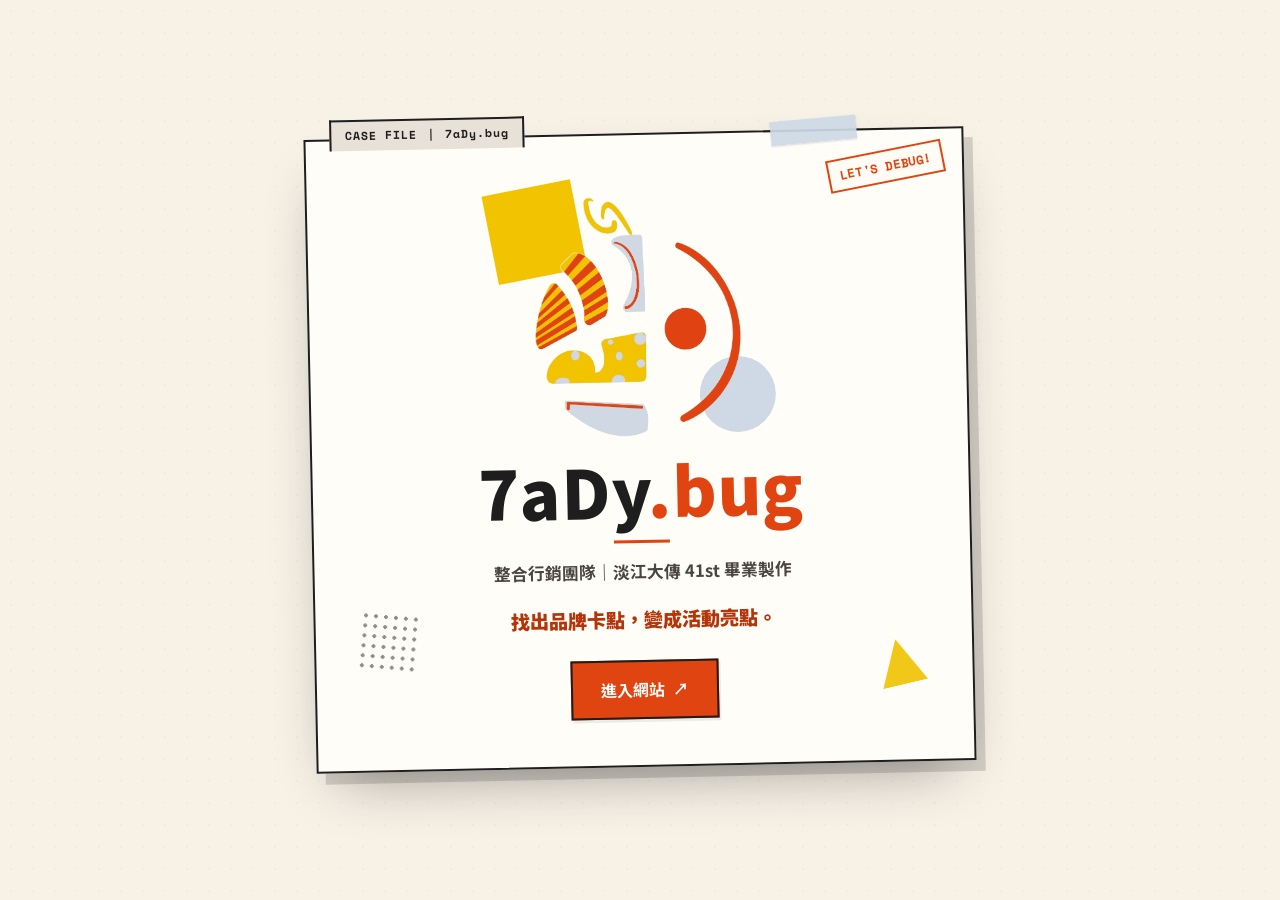
==== commit 76cb3608: "修:汭琳卡同尺寸/報告印章手機不壓字/封面拼貼風美編/刪點擊提示/看服務與方案/首頁bug區改陳述帶去重/works刪NEWS重複/汭琳介紹刪講重點 Co-Authored-By: Claude Op" ====
--- a/index.html
+++ b/index.html
@@ -26,13 +26,14 @@
 <main class="splash" onclick="location.href='home.html'" role="button" aria-label="進入 7aDy.bug 網站">
   <div class="splash-card">
     <span class="sp-tape t1" aria-hidden="true"></span>
-    <img class="splash-logo" src="assets/logo.png" alt="7aDy.bug logo">
+    <span class="splash-stamp">LET'S DEBUG!</span>
+    <span class="scrap s4" aria-hidden="true"></span><span class="scrap s5" aria-hidden="true"></span>
+    <div class="logo-wrap"><span class="scrap s1" aria-hidden="true"></span><span class="scrap s2" aria-hidden="true"></span><img class="splash-logo" src="assets/logo.png" alt="7aDy.bug logo"></div>
     <h1 class="splash-name">7aDy<span class="red">.bug</span></h1>
+    <div class="splash-rule" aria-hidden="true"></div>
     <p class="splash-sub">整合行銷團隊｜淡江大傳 41st 畢業製作</p>
-    <div class="splash-line"><span>找出問題</span><span>解決問題</span><span>做成被記住的活動</span></div>
+    <p class="splash-slogan">找出品牌卡點，變成活動亮點。</p>
     <a class="btn" href="home.html">進入網站 <span class="arrow">↗</span></a>
-    <p class="splash-hint">點檔案夾任一處，開啟網站 ↓</p>
-    <span class="splash-stamp">LET'S DEBUG!</span>
   </div>
 </main>
 </body>
--- a/styles.css
+++ b/styles.css
@@ -55,7 +55,7 @@
 
 /* red-pen hand-drawn circle around text */
 .circle{position:relative;display:inline-block;padding:0 .1em;white-space:nowrap}
-.circle::after{content:"";position:absolute;inset:-34% -14%;z-index:-1;pointer-events:none;
+.circle::after{content:"";position:absolute;inset:-30% -13%;z-index:-1;pointer-events:none;
   background:url("data:image/svg+xml,%3Csvg xmlns='http://www.w3.org/2000/svg' viewBox='0 0 220 96'%3E%3Cpath d='M22 46 C24 18 190 12 198 46 C204 78 44 90 16 50' fill='none' stroke='%23d9412e' stroke-width='3.4' stroke-linecap='round'/%3E%3C/svg%3E") no-repeat center/100% 100%}
 /* red-pen underline */
 .penline{background:url("data:image/svg+xml,%3Csvg xmlns='http://www.w3.org/2000/svg' viewBox='0 0 200 14'%3E%3Cpath d='M4 8 C50 3 150 12 196 6' fill='none' stroke='%23d9412e' stroke-width='3' stroke-linecap='round'/%3E%3C/svg%3E") no-repeat left bottom/100% 8px;padding-bottom:8px}
@@ -151,12 +151,12 @@
 .report .rhead span{font-family:var(--mono);font-size:.68rem;color:var(--muted)}
 .report ul{list-style:none;font-family:var(--sans)}
 .report li{display:flex;align-items:center;gap:12px;padding:9px 0;border-bottom:1px dashed var(--line);font-size:.98rem}
-.report li .box{width:18px;height:18px;border:2px solid var(--ink);flex:none;display:grid;place-items:center;color:var(--red);font-weight:900;font-size:.8rem}
+.report li .box{width:18px;height:18px;border:2px solid var(--ink);flex:none;display:grid;place-items:center;color:var(--red);font-weight:900;font-size:.72rem;line-height:0}
 .report li.done{color:var(--muted)}
 .report .stamp{position:absolute;top:64px;right:-14px;font-family:var(--mono);font-weight:700;color:var(--red);font-size:1.05rem;letter-spacing:.08em;
   border:2.5px solid var(--red);padding:5px 12px;transform:rotate(-8deg);background:rgba(255,253,247,.72)}
 .report .sig{font-family:var(--sans);font-weight:900;color:var(--red);font-size:1.05rem;margin-top:18px;transform:rotate(-1.5deg)}
-.report .sticky{position:absolute;bottom:-26px;left:-20px;background:var(--yellow);font-family:var(--sans);font-weight:800;
+.report .sticky{position:absolute;bottom:-24px;right:-12px;left:auto;background:var(--yellow);font-family:var(--sans);font-weight:800;
   font-size:.9rem;padding:13px 15px;transform:rotate(-4deg);box-shadow:2px 4px 8px rgba(0,0,0,.16);max-width:170px;line-height:1.4;color:var(--ink)}
 
 /* =====================================================================
@@ -247,7 +247,7 @@
    Team (personnel files)
    ===================================================================== */
 .team-grid{display:grid;grid-template-columns:repeat(2,1fr);gap:26px 22px;max-width:820px;margin:0 auto}
-.person.lead-card{grid-column:1/-1;max-width:380px;margin:0 auto;width:100%}
+.person.lead-card{grid-column:1/-1;justify-self:center;width:calc(50% - 11px)}
 .person.lead-card .idx{background:var(--yellow);color:var(--ink)}
 .person{display:block;background:var(--paper);border:2px solid var(--ink);box-shadow:var(--shadow);padding:12px 12px 16px;position:relative;transition:transform .22s;color:inherit}
 .person:nth-child(2n){transform:rotate(-.8deg)}
@@ -450,25 +450,34 @@
   box-shadow:9px 11px 0 rgba(30,30,30,.16),0 26px 60px -24px rgba(30,30,30,.45);
   padding:clamp(34px,6vw,58px) clamp(24px,6vw,64px) clamp(30px,5vw,46px);text-align:center;
   transform:rotate(-1.2deg);max-width:660px;width:100%;animation:cardIn .75s cubic-bezier(.2,.8,.3,1.12) both}
+.scrap{position:absolute;z-index:0;pointer-events:none}
+.logo-wrap{position:relative;display:inline-block;margin:2px auto 0}
+.scrap.s1{width:clamp(60px,14vw,90px);height:clamp(60px,14vw,90px);background:var(--yellow);top:-4%;left:-21%;transform:rotate(-10deg)}
+.scrap.s2{width:clamp(50px,12vw,76px);height:clamp(50px,12vw,76px);border-radius:50%;background:var(--blue);bottom:1%;right:-17%}
+.scrap.s4{width:58px;height:58px;bottom:16%;left:6.5%;transform:rotate(6deg);opacity:.5;
+  background-image:radial-gradient(var(--ink) 1.6px,transparent 1.6px);background-size:10px 10px}
+.scrap.s5{width:46px;height:46px;bottom:12%;right:7.5%;background:var(--yellow);clip-path:polygon(50% 0,100% 100%,0 100%);opacity:.9;transform:rotate(-12deg)}
 .splash-card::before{content:"CASE FILE ｜ 7aDy.bug";position:absolute;top:-21px;left:24px;
   font-family:var(--mono);font-size:.72rem;font-weight:700;letter-spacing:.08em;background:var(--gray);
   border:2px solid var(--ink);border-bottom:0;padding:4px 14px 5px}
-.splash-card::after{content:"NO.7 ／ 2026";position:absolute;top:14px;right:16px;font-family:var(--mono);font-size:.68rem;color:var(--muted)}
+
 .sp-tape{position:absolute;width:86px;height:24px;box-shadow:0 1px 2px rgba(0,0,0,.12)}
 .sp-tape.t1{top:-13px;right:16%;background:rgba(207,217,230,.92);transform:rotate(-4deg)}
 .sp-tape.t2{bottom:-12px;right:12%;background:rgba(241,195,0,.8);transform:rotate(3deg)}
-.splash-logo{width:min(46vw,225px);margin:4px auto 2px;
+.splash-logo{width:min(42vw,205px);margin:2px auto 0;position:relative;z-index:1;
   animation:logoIn .9s .15s cubic-bezier(.2,.8,.3,1.15) both}
-.splash-name{font-size:clamp(2.7rem,8vw,4.4rem);line-height:1.05;letter-spacing:.01em;margin-top:4px}
+.splash-name{font-size:clamp(2.6rem,7.6vw,4.2rem);line-height:1.05;letter-spacing:.01em;margin-top:10px}
 .splash-name .red{color:var(--red)}
-.splash-sub{font-weight:800;color:var(--ink-2);margin-top:8px;font-size:clamp(.95rem,1.5vw,1.1rem)}
+.splash-rule{width:56px;height:3px;background:var(--red);margin:16px auto 14px}
+.splash-sub{font-weight:700;color:var(--ink-2);font-size:clamp(.92rem,1.4vw,1.05rem)}
+.splash-slogan{font-weight:900;color:var(--red-deep);font-size:clamp(1rem,1.7vw,1.2rem);margin:8px 0 24px}
 .splash-line{display:flex;gap:8px;justify-content:center;margin:16px 0 22px;flex-wrap:wrap}
 .splash-line span{font-size:.78rem;font-weight:800;border:2px solid var(--ink);padding:4px 12px;background:var(--paper);box-shadow:2px 2px 0 rgba(30,30,30,.14)}
 .splash-line span:nth-child(1){background:var(--yellow)}
 .splash-line span:nth-child(3){background:var(--blue)}
-.splash-stamp{position:absolute;top:86px;right:-14px;font-family:var(--mono);font-weight:700;color:var(--red);
-  border:3px solid var(--red);padding:6px 14px;font-size:1rem;letter-spacing:.08em;background:rgba(255,253,247,.75);
-  transform:rotate(-10deg);animation:stampIn .45s .6s cubic-bezier(.2,.9,.3,1.4) both}
+.splash-stamp{position:absolute;top:20px;right:18px;font-family:var(--mono);font-weight:700;color:var(--red);
+  border:2.5px solid var(--red);padding:4px 10px;font-size:.78rem;letter-spacing:.06em;background:rgba(255,253,247,.8);
+  transform:rotate(-7deg);animation:stampIn .45s .6s cubic-bezier(.2,.9,.3,1.4) both}
 .splash-sticky{position:absolute;left:-22px;bottom:132px;background:var(--yellow);font-weight:800;font-size:.86rem;
   color:var(--ink);padding:12px 14px;max-width:150px;line-height:1.4;transform:rotate(-5deg);
   box-shadow:2px 4px 8px rgba(0,0,0,.16);animation:cardIn .6s .4s both}
@@ -477,7 +486,9 @@
 @keyframes logoIn{from{opacity:0;transform:scale(.82) rotate(-6deg)}to{opacity:1;transform:scale(1) rotate(0)}}
 @keyframes hintNod{0%,100%{transform:translateY(0)}50%{transform:translateY(6px)}}
 @keyframes stampIn{from{opacity:0;transform:rotate(-10deg) scale(1.7)}to{opacity:1;transform:rotate(-10deg) scale(1)}}
-@media (max-width:560px){.splash-stamp{right:-6px;top:56px;font-size:.8rem;padding:5px 10px}.splash-sticky{position:static;display:inline-block;margin:16px auto 0;transform:rotate(-2deg);max-width:none;font-size:.82rem}}
+@media (max-width:640px){.report .stamp{top:-15px;right:12px;font-size:.85rem;padding:4px 10px;background:var(--paper)}
+  .report .sticky{bottom:-20px;right:-6px;font-size:.8rem}}
+@media (max-width:560px){.splash-stamp{top:12px;right:10px;font-size:.7rem;padding:4px 9px}.scrap.s4{display:none}.scrap.s5{width:36px;height:36px;bottom:9%;right:6%}}
 @media (prefers-reduced-motion:reduce){.splash-card,.splash-logo,.splash-stamp,.splash-sticky,.splash-hint{animation:none}}
 
 /* ===== 舊頁內封面(保留樣式相容) ===== */
@@ -512,6 +523,12 @@
 .plan .price small{font-size:1rem;color:var(--muted);font-weight:700}
 .plan.feature .price{color:var(--red-deep)}
 
+/* 首頁精選作品列 */
+.teaser-row{display:grid;grid-template-columns:repeat(3,1fr);gap:22px}
+.teaser-row .case-media{margin:0}
+.teaser-row .case-media img{height:215px;max-height:none}
+@media (max-width:860px){.teaser-row{grid-template-columns:1fr}.teaser-row .case-media img{height:200px}}
+
 /* reveal */
 .reveal{opacity:0;transform:translateY(26px)}
 .reveal.in{opacity:1;transform:none;transition:opacity .7s ease,transform .7s cubic-bezier(.2,.7,.2,1)}
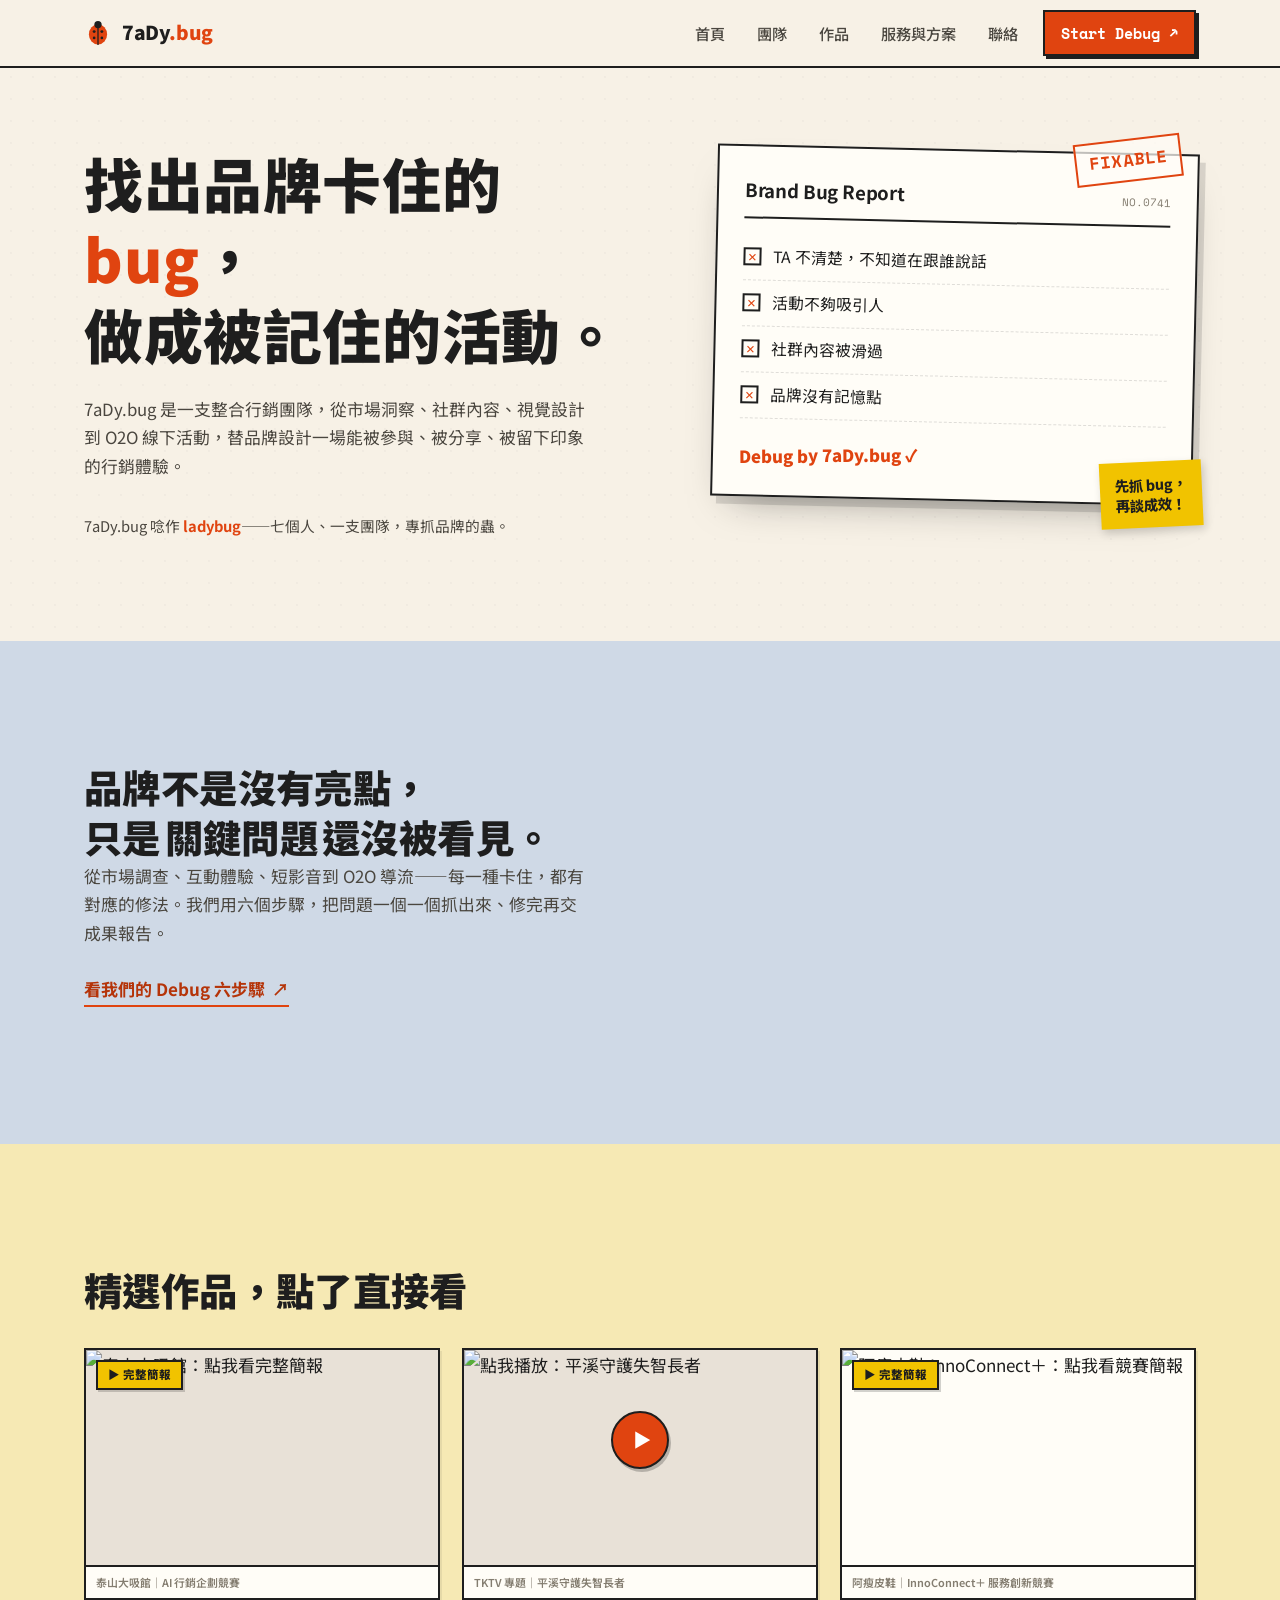
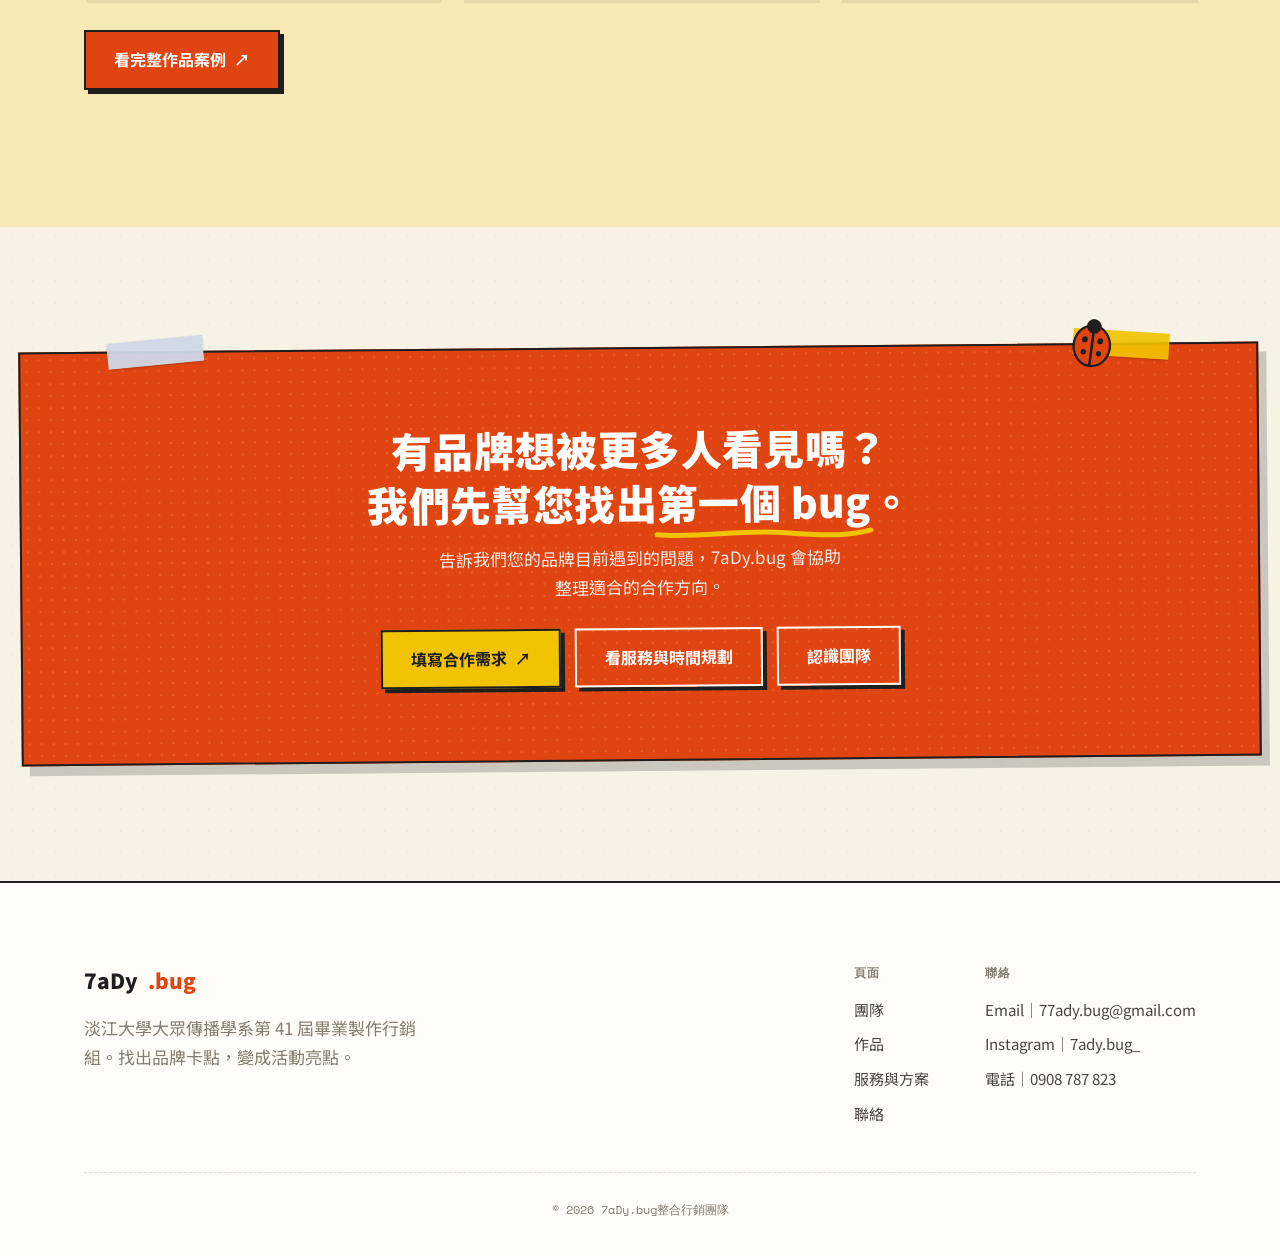
==== commit 21c81ed4: "包A:唸法行/開始品牌診斷/六步驟含Review/報告卡症狀可點/軟體分組 Co-Authored-By: Claude Opus 4.8 <noreply@anthropic.com>" ====
--- a/index.html
+++ b/index.html
@@ -3,18 +3,18 @@
 <head>
 <meta charset="UTF-8">
 <meta name="viewport" content="width=device-width,initial-scale=1">
-<title>7aDy.bug 整合行銷團隊</title>
-<meta name="description" content="7aDy.bug 整合行銷團隊——找出品牌卡住的 bug，做成被記住的活動。淡江大傳 41st 畢業製作行銷組。">
+<title>7aDy.bug整合行銷團隊</title>
+<meta name="description" content="7aDy.bug 是一支整合行銷團隊，替品牌找出卡住成長的 bug——從市場洞察、社群內容、視覺設計到 O2O 線下活動，做成一場能被參與、被分享、被記住的行銷體驗。">
 <meta property="og:type" content="website">
 <meta property="og:site_name" content="7aDy.bug">
-<meta property="og:title" content="7aDy.bug 整合行銷團隊">
-<meta property="og:description" content="找出品牌卡住的 bug，做成被記住的活動。">
-<meta property="og:url" content="https://meganlin0000.github.io/">
-<meta property="og:image" content="https://meganlin0000.github.io/assets/og.png">
+<meta property="og:title" content="7aDy.bug整合行銷團隊">
+<meta property="og:description" content="找出品牌卡住的 bug，做成被記住的活動。淡江大傳畢製行銷組。">
+<meta property="og:url" content="https://7adybug.vercel.app/">
+<meta property="og:image" content="https://7adybug.vercel.app/assets/og.png">
 <meta property="og:image:width" content="1200">
 <meta property="og:image:height" content="630">
 <meta name="twitter:card" content="summary_large_image">
-<meta name="twitter:image" content="https://meganlin0000.github.io/assets/og.png">
+<meta name="twitter:image" content="https://7adybug.vercel.app/assets/og.png">
 <meta name="theme-color" content="#f7f1e6">
 <link rel="icon" href="assets/favicon.svg" type="image/svg+xml">
 <link rel="icon" href="assets/icon-192.png" sizes="192x192" type="image/png">
@@ -22,19 +22,112 @@
 <link rel="manifest" href="site.webmanifest">
 <link rel="stylesheet" href="styles.css">
 </head>
-<body>
-<main class="splash" onclick="location.href='home.html'" role="button" aria-label="進入 7aDy.bug 網站">
-  <div class="splash-card">
-    <span class="sp-tape t1" aria-hidden="true"></span>
-    <span class="splash-stamp">LET'S DEBUG!</span>
-    <span class="scrap s4" aria-hidden="true"></span><span class="scrap s5" aria-hidden="true"></span>
-    <div class="logo-wrap"><span class="scrap s1" aria-hidden="true"></span><span class="scrap s2" aria-hidden="true"></span><img class="splash-logo" src="assets/logo.png" alt="7aDy.bug logo"></div>
-    <h1 class="splash-name">7aDy<span class="red">.bug</span></h1>
-    <div class="splash-rule" aria-hidden="true"></div>
-    <p class="splash-sub">整合行銷團隊｜淡江大傳 41st 畢業製作</p>
-    <p class="splash-slogan">找出品牌卡點，變成活動亮點。</p>
-    <a class="btn" href="home.html">進入網站 <span class="arrow">↗</span></a>
+<body data-page="home">
+<div class="progress" aria-hidden="true"></div>
+
+<header class="site-header">
+  <nav class="nav">
+    <a class="brand" href="./" aria-label="7aDy.bug 首頁">
+      <svg class="mark" viewBox="0 0 40 40" aria-hidden="true"><ellipse cx="20" cy="22" rx="13" ry="14.5" fill="#e04410"/><path d="M20 8v29" stroke="#1e1e1e" stroke-width="1.8"/><circle cx="20" cy="8" r="5.2" fill="#1e1e1e"/><circle cx="14.5" cy="18" r="2.1" fill="#1e1e1e"/><circle cx="25.5" cy="18" r="2.1" fill="#1e1e1e"/><circle cx="14.5" cy="27" r="1.9" fill="#1e1e1e"/><circle cx="25.5" cy="27" r="1.9" fill="#1e1e1e"/></svg>
+      <span>7aDy<span class="dot">.bug</span></span>
+    </a>
+    <div class="nav-links" id="nav-links">
+      <a href="./">首頁</a>
+      <a href="about.html">團隊</a>
+      <a href="works.html">作品</a>
+      <a href="services.html">服務與方案</a>
+      <a href="contact.html">聯絡</a>
+      <a class="navcta" href="contact.html">Start Debug ↗</a>
+    </div>
+    <button class="menu-btn" data-menu aria-label="選單" aria-expanded="false"><span></span><span></span><span></span></button>
+  </nav>
+</header>
+
+<!-- HERO -->
+<section class="hero" id="intro">
+  <div class="wrap hero-grid">
+    <div>
+      <h1>找出品牌卡住的 <span class="red">bug</span>，<br>做成被記住的活動。</h1>
+      <p class="lead">7aDy.bug 是一支整合行銷團隊，從市場洞察、社群內容、視覺設計到 O2O 線下活動，替品牌設計一場能被參與、被分享、被留下印象的行銷體驗。</p>
+      <p class="pron">7aDy.bug 唸作 <b>ladybug</b>——七個人、一支團隊，專抓品牌的蟲。</p>
+    </div>
+    <div>
+      <div class="report">
+        <div class="rhead"><b>Brand Bug Report</b><span>NO.0741</span></div>
+        <ul>
+          <li><span class="box">✕</span> <a href="works.html#case-taishan">TA 不清楚，不知道在跟誰說話<span class="go">↗</span></a></li>
+          <li><span class="box">✕</span> <a href="works.html#case-inno">活動不夠吸引人<span class="go">↗</span></a></li>
+          <li><span class="box">✕</span> <a href="works.html#case-social">社群內容被滑過<span class="go">↗</span></a></li>
+          <li><span class="box">✕</span> <a href="works.html#visual">品牌沒有記憶點<span class="go">↗</span></a></li>
+        </ul>
+        <div class="sig">Debug by 7aDy.bug ✓</div>
+        <div class="stamp">FIXABLE</div>
+        <div class="sticky">先抓 bug，<br>再談成效！</div>
+      </div>
+    </div>
   </div>
-</main>
+</section>
+
+
+<!-- STATEMENT -->
+<section class="section band-blue" id="bugs">
+  <div class="wrap">
+    <div class="section-head reveal" style="margin-bottom:0">
+      <h2>品牌不是沒有亮點，<br>只是<span class="circle">關鍵問題</span>還沒被看見。</h2>
+      <p class="lead">從市場調查、互動體驗、短影音到 O2O 導流——每一種卡住，都有對應的修法。我們用六個步驟，把問題一個一個抓出來、修完再交成果報告。</p>
+      <p style="margin-top:26px"><a class="tlink" href="services.html">看我們的 Debug 六步驟 <span class="arrow">↗</span></a></p>
+    </div>
+  </div>
+</section>
+
+<!-- CASES -->
+<section class="section band-yellow" id="cases">
+  <div class="wrap">
+    <div class="section-head reveal" style="margin-bottom:34px">
+      <h2>精選作品，點了直接看</h2>
+    </div>
+    <div class="teaser-row">
+      <figure class="case-media reveal"><img src="assets/works/taishan-banner.jpg" alt="泰山大吸館：點我看完整簡報" data-embed="https://drive.google.com/file/d/1qn2ziUfKFuRfR0jVvUCdc_Cjkjya9xkB/preview" loading="lazy"><span class="open-tag">▶ 完整簡報</span><figcaption>泰山大吸館｜AI 行銷企劃競賽</figcaption></figure>
+      <figure class="case-media reveal"><img src="assets/works/tktv-pingxi.jpg" alt="點我播放：平溪守護失智長者" data-video="gKB6xSr5BzU" loading="lazy"><span class="play">▶</span><figcaption>TKTV 專題｜平溪守護失智長者</figcaption></figure>
+      <figure class="case-media reveal"><img src="assets/works/innoconnect.jpg" alt="阿瘦皮鞋 InnoConnect＋：點我看競賽簡報" style="object-fit:contain;background:#fffdf7" data-embed="https://drive.google.com/file/d/1alHFpmrN52Zk0fnxdrgARiNT4a-7yB11/preview" loading="lazy"><span class="open-tag">▶ 完整簡報</span><figcaption>阿瘦皮鞋｜InnoConnect＋ 服務創新競賽</figcaption></figure>
+    </div>
+    <p style="margin-top:30px" class="reveal"><a class="btn" href="works.html">看完整作品案例 <span class="arrow">↗</span></a></p>
+  </div>
+</section>
+
+<!-- CONTACT CTA -->
+<section class="section cta" id="contact">
+  <div class="wrap"><span class="cta-tape l" aria-hidden="true"></span><span class="cta-tape r" aria-hidden="true"></span><svg class="cta-bug" viewBox="0 0 40 40" aria-hidden="true"><ellipse cx="20" cy="22" rx="13" ry="14.5" fill="#E04410" stroke="#1e1e1e" stroke-width="1.6"/><path d="M20 8v29" stroke="#1e1e1e" stroke-width="1.8"/><circle cx="20" cy="8" r="5.2" fill="#1e1e1e"/><circle cx="14.5" cy="18" r="2.1" fill="#1e1e1e"/><circle cx="25.5" cy="18" r="2.1" fill="#1e1e1e"/><circle cx="14.5" cy="27" r="1.9" fill="#1e1e1e"/><circle cx="25.5" cy="27" r="1.9" fill="#1e1e1e"/></svg>
+    <h2 class="reveal">有品牌想被更多人看見嗎？<br>我們先幫您找出<span class="ul">第一個 bug<svg viewBox="0 0 200 14" preserveAspectRatio="none" aria-hidden="true"><path d="M4 9 C 40 13, 80 4, 120 8 S 180 11, 196 6" fill="none" stroke="#F1C300" stroke-width="5" stroke-linecap="round"/></svg></span>。</h2>
+    <p class="reveal">告訴我們您的品牌目前遇到的問題，7aDy.bug 會協助整理適合的合作方向。</p>
+    <div class="actions reveal">
+      <a class="btn" href="contact.html">填寫合作需求 <span class="arrow">↗</span></a>
+      <a class="btn line" href="services.html">看服務與時間規劃</a>
+      <a class="btn line" href="about.html">認識團隊</a>
+    </div>
+  </div>
+</section>
+
+<footer class="site-footer">
+  <div class="wrap">
+    <div class="footer-top">
+      <div>
+        <div class="footer-brand">7aDy<span class="dot">.bug</span></div>
+        <p class="fp">淡江大學大眾傳播學系第 41 屆畢業製作行銷組。找出品牌卡點，變成活動亮點。</p>
+      </div>
+      <div class="footer-links">
+        <div class="footer-col"><h5>頁面</h5><a href="about.html">團隊</a><a href="works.html">作品</a><a href="services.html">服務與方案</a><a href="contact.html">聯絡</a></div>
+        <div class="footer-col"><h5>聯絡</h5><a href="mailto:77ady.bug@gmail.com">Email｜77ady.bug@gmail.com</a><a href="https://instagram.com/7ady.bug_" target="_blank" rel="noopener">Instagram｜7ady.bug_</a><a href="tel:0908787823">電話｜0908 787 823</a></div>
+      </div>
+    </div>
+    <div class="footer-bottom"><span>© 2026 7aDy.bug整合行銷團隊</span></div>
+  </div>
+</footer>
+
+<script src="https://cdnjs.cloudflare.com/ajax/libs/gsap/3.12.5/gsap.min.js"></script>
+<script src="https://cdnjs.cloudflare.com/ajax/libs/gsap/3.12.5/ScrollTrigger.min.js"></script>
+<script src="https://cdn.jsdelivr.net/npm/lenis@1.1.14/dist/lenis.min.js"></script>
+<script src="members.js"></script>
+<script src="script.js"></script>
 </body>
 </html>
--- a/styles.css
+++ b/styles.css
@@ -34,6 +34,7 @@
 html{-webkit-text-size-adjust:100%}
 html.lenis,html.lenis body{height:auto}
 .lenis.lenis-smooth{scroll-behavior:auto!important}
+html{overflow-x:hidden}
 body{
   font-family:var(--sans);background:var(--cream);color:var(--ink);
   font-size:17px;line-height:1.72;font-weight:400;-webkit-font-smoothing:antialiased;overflow-x:hidden;
@@ -60,9 +61,6 @@
 /* red-pen underline */
 .penline{background:url("data:image/svg+xml,%3Csvg xmlns='http://www.w3.org/2000/svg' viewBox='0 0 200 14'%3E%3Cpath d='M4 8 C50 3 150 12 196 6' fill='none' stroke='%23d9412e' stroke-width='3' stroke-linecap='round'/%3E%3C/svg%3E") no-repeat left bottom/100% 8px;padding-bottom:8px}
 
-.kicker{display:inline-flex;align-items:center;gap:.6em;font-family:var(--sans);font-size:.78rem;font-weight:800;
-  letter-spacing:.1em;text-transform:uppercase;color:var(--red-deep)}
-.kicker::before{content:"//";color:var(--red)}
 
 .tag{display:inline-block;font-family:var(--mono);font-size:.72rem;font-weight:700;letter-spacing:.05em;
   background:var(--red);color:#fff;padding:3px 10px;transform:rotate(-1.5deg)}
@@ -73,14 +71,14 @@
 .wrap{max-width:var(--maxw);margin:0 auto;padding-inline:var(--edge)}
 .section{padding:clamp(64px,10vw,120px) 0;position:relative}
 .section-head{max-width:760px;margin-bottom:clamp(40px,5vw,64px)}
-.section-head .kicker{margin-bottom:20px}
-.section-head .lead{margin-top:16px}
+.section-head .section-head .lead{margin-top:16px}
 
 /* buttons */
 .btn{display:inline-flex;align-items:center;gap:.5em;font-family:var(--sans);font-weight:700;font-size:1rem;
-  padding:14px 28px;background:var(--red);color:#fff;border:2px solid var(--ink);box-shadow:var(--shadow-sm);
+  padding:14px 28px;background:var(--red);color:#fff;border:2px solid var(--ink);box-shadow:4px 4px 0 var(--ink);
   transition:transform .18s,box-shadow .18s,background .2s}
-.btn:hover{transform:translate(-2px,-2px);box-shadow:5px 7px 0 rgba(30,30,30,.16);background:var(--red-deep)}
+.btn:hover{transform:translate(-2px,-2px);box-shadow:6px 6px 0 var(--ink);background:var(--red-deep)}
+.btn:active{transform:translate(3px,3px);box-shadow:1px 1px 0 var(--ink)}
 .btn.ghost{background:var(--paper);color:var(--ink)}
 .btn.ghost:hover{background:#fff}
 .arrow{transition:transform .2s}.btn:hover .arrow,.tlink:hover .arrow{transform:translate(3px,-3px)}
@@ -104,8 +102,10 @@
 .nav-links a:hover,.nav-links a.current{color:var(--ink)}
 .nav-links a.current{position:relative}
 .nav-links a.current::after{content:"";position:absolute;left:13px;right:13px;bottom:2px;height:6px;background:var(--yellow);z-index:-1}
-.nav-links .navcta{font-family:var(--mono);font-weight:700;color:#fff;background:var(--red);border:2px solid var(--ink);padding:8px 16px;margin-left:6px}
-.nav-links .navcta:hover{background:var(--red-deep);color:#fff}
+.nav-links .navcta{font-family:var(--mono);font-weight:700;color:#fff;background:var(--red);border:2px solid var(--ink);padding:8px 16px;margin-left:6px;
+  box-shadow:3px 3px 0 var(--ink);transition:transform .18s,box-shadow .18s,background .2s}
+.nav-links .navcta:hover{background:var(--red-deep);color:#fff;transform:translate(-1px,-1px);box-shadow:4px 4px 0 var(--ink)}
+.nav-links .navcta:active{transform:translate(2px,2px);box-shadow:1px 1px 0 var(--ink)}
 .menu-btn{display:none;flex-direction:column;gap:5px;background:none;border:0;cursor:pointer;padding:6px}
 .menu-btn span{width:24px;height:2.5px;background:var(--ink);transition:.3s}
 body.menu-open .menu-btn span:nth-child(1){transform:translateY(7.5px) rotate(45deg)}
@@ -140,12 +140,12 @@
 .hero h1 .red{color:var(--red)}
 .hero .lead{margin:24px 0 32px}
 .hero-actions{display:flex;flex-wrap:wrap;gap:14px}
+@media (min-width:881px){.hero-grid>div:last-child{align-self:start;margin-top:4px}}
 @media (max-width:880px){.hero-grid{grid-template-columns:1fr;gap:36px}}
 
 /* Brand Bug Report collage */
 .report{background:var(--paper);border:2px solid var(--ink);box-shadow:6px 8px 0 rgba(30,30,30,.14),0 20px 40px -22px rgba(30,30,30,.5);
   padding:28px 26px 30px;transform:rotate(1.3deg);position:relative}
-.report::after{content:"CONFIDENTIAL";position:absolute;bottom:14px;right:16px;font-family:var(--mono);font-size:.6rem;letter-spacing:.2em;color:var(--muted);opacity:.6}
 .report .rhead{display:flex;align-items:baseline;justify-content:space-between;border-bottom:2px solid var(--ink);padding-bottom:10px;margin-bottom:16px}
 .report .rhead b{font-size:1.15rem;letter-spacing:-.01em}
 .report .rhead span{font-family:var(--mono);font-size:.68rem;color:var(--muted)}
@@ -153,7 +153,7 @@
 .report li{display:flex;align-items:center;gap:12px;padding:9px 0;border-bottom:1px dashed var(--line);font-size:.98rem}
 .report li .box{width:18px;height:18px;border:2px solid var(--ink);flex:none;display:grid;place-items:center;color:var(--red);font-weight:900;font-size:.72rem;line-height:0}
 .report li.done{color:var(--muted)}
-.report .stamp{position:absolute;top:64px;right:-14px;font-family:var(--mono);font-weight:700;color:var(--red);font-size:1.05rem;letter-spacing:.08em;
+.report .stamp{position:absolute;top:-16px;right:16px;background:var(--paper);font-family:var(--mono);font-weight:700;color:var(--red);font-size:1.05rem;letter-spacing:.08em;
   border:2.5px solid var(--red);padding:5px 12px;transform:rotate(-8deg);background:rgba(255,253,247,.72)}
 .report .sig{font-family:var(--sans);font-weight:900;color:var(--red);font-size:1.05rem;margin-top:18px;transform:rotate(-1.5deg)}
 .report .sticky{position:absolute;bottom:-24px;right:-12px;left:auto;background:var(--yellow);font-family:var(--sans);font-weight:800;
@@ -162,29 +162,18 @@
 /* =====================================================================
    Memo cards (brand bugs)
    ===================================================================== */
-.memo-grid{display:grid;grid-template-columns:repeat(3,1fr);gap:26px 22px}
-@media (max-width:860px){.memo-grid{grid-template-columns:1fr 1fr}}
-@media (max-width:560px){.memo-grid{grid-template-columns:1fr}}
-.memo{background:var(--paper);border:2px solid var(--ink);box-shadow:var(--shadow);padding:26px 24px 24px;position:relative;transition:transform .22s}
-.memo:nth-child(2n){transform:rotate(-1deg)}.memo:nth-child(3n){transform:rotate(.8deg)}
-.memo:hover{transform:translateY(-5px) rotate(0deg)}
-.memo::before{content:"";position:absolute;top:-9px;left:50%;transform:translateX(-50%) rotate(-4deg);width:64px;height:20px;background:rgba(243,207,79,.7);box-shadow:0 1px 2px rgba(0,0,0,.1)}
-.memo .no{font-family:var(--mono);font-size:.72rem;font-weight:700;color:var(--red-deep);letter-spacing:.06em}
-.memo h3{font-size:1.22rem;margin:8px 0 14px;line-height:1.3}
-.memo .fix{border-top:1px dashed var(--line);padding-top:12px;font-size:.94rem;color:var(--ink-2)}
-.memo .fix b{display:block;font-family:var(--sans);font-size:.68rem;color:var(--green);letter-spacing:.08em;text-transform:uppercase;margin-bottom:5px}
 
 /* =====================================================================
    Debug process (5 steps flow)
    ===================================================================== */
-.flow{display:grid;grid-template-columns:repeat(5,1fr);gap:0;border:2px solid var(--ink);background:var(--paper);box-shadow:var(--shadow)}
+.flow{display:grid;grid-template-columns:repeat(6,1fr);gap:0;border:2px solid var(--ink);background:var(--paper);box-shadow:var(--shadow)}
 .step{padding:26px 20px;border-right:2px dashed var(--line);position:relative}
 .step:last-child{border-right:0}
 .step .en{font-family:var(--mono);font-size:.72rem;font-weight:700;color:var(--red);letter-spacing:.06em}
 .step .zh{font-size:1.15rem;font-weight:900;margin:6px 0 10px}
 .step p{font-size:.86rem;color:var(--muted);margin:0;line-height:1.6}
 .step .num{position:absolute;top:14px;right:14px;font-family:var(--mono);font-weight:700;color:var(--gray);font-size:1.5rem;line-height:1}
-.step:nth-child(-n+4)::after{content:"→";position:absolute;top:24px;right:-11px;color:var(--red);font-weight:900;background:var(--paper);z-index:2;font-size:1rem}
+.step:nth-child(-n+5)::after{content:"→";position:absolute;top:24px;right:-11px;color:var(--red);font-weight:900;background:var(--paper);z-index:2;font-size:1rem}
 @media (max-width:900px){.flow{grid-template-columns:1fr 1fr}.step{border-right:0;border-bottom:2px dashed var(--line)}
   .step:nth-child(2n){border-right:0}.step::after{display:none!important}.step:last-child{border-bottom:0}}
 @media (max-width:520px){.flow{grid-template-columns:1fr}}
@@ -195,10 +184,12 @@
 .svc-grid{display:grid;grid-template-columns:repeat(3,1fr);gap:30px 24px}
 @media (max-width:860px){.svc-grid{grid-template-columns:1fr 1fr}}
 @media (max-width:560px){.svc-grid{grid-template-columns:1fr}}
-.svc-card{background:var(--paper);border:2px solid var(--ink);box-shadow:var(--shadow);padding:30px 26px;position:relative;transition:transform .22s}
+.svc-card{background:var(--paper);border:2px solid var(--ink);box-shadow:var(--shadow);padding:30px 26px;position:relative;transition:transform .22s,box-shadow .22s}
 .svc-card::before{content:attr(data-no);position:absolute;top:-17px;left:20px;font-family:var(--mono);font-size:.72rem;font-weight:700;
   background:var(--ink);color:var(--paper);padding:4px 11px 5px}
-.svc-card:hover{transform:translateY(-5px)}
+.svc-card:hover{transform:translate(-2px,-5px) scale(1.04);box-shadow:10px 13px 0 rgba(30,30,30,.18);z-index:2}
+.svc-card::before{transition:transform .25s}
+.svc-card:hover::before{transform:rotate(-5deg) scale(1.07)}
 .svc-card h3{font-size:1.22rem;margin-bottom:10px}
 .svc-card p{font-size:.94rem;color:var(--ink-2);margin:0}
 
@@ -210,7 +201,8 @@
 .case{background:var(--paper);border:2px solid var(--ink);box-shadow:var(--shadow);padding:30px 28px;position:relative;transition:transform .22s}
 .case::before{content:attr(data-file);position:absolute;top:-19px;left:24px;font-family:var(--mono);font-size:.7rem;font-weight:700;
   background:var(--gray);color:var(--ink);border:2px solid var(--ink);border-bottom:0;padding:4px 12px 5px}
-.case:hover{transform:translateY(-5px) rotate(-.4deg)}
+.case{transition:transform .22s,box-shadow .22s}
+.case:hover{transform:translateY(-6px) rotate(-.4deg);box-shadow:8px 11px 0 rgba(30,30,30,.16)}
 .case .cat{font-family:var(--mono);font-size:.72rem;font-weight:700;color:var(--red-deep);letter-spacing:.06em;text-transform:uppercase}
 .case h3{font-size:1.3rem;margin:8px 0 18px}
 .case dl{display:grid;grid-template-columns:76px 1fr;gap:12px 18px;margin:0}
@@ -222,25 +214,6 @@
 /* =====================================================================
    Packages (3 directions, no price)
    ===================================================================== */
-.plans{display:grid;grid-template-columns:repeat(3,1fr);gap:24px}
-@media (max-width:900px){.plans{grid-template-columns:1fr}}
-.plan{background:var(--paper);border:2px solid var(--ink);box-shadow:var(--shadow);padding:32px 28px;display:flex;flex-direction:column;transition:transform .22s}
-.plan:hover{transform:translateY(-6px)}
-.plan.feature{background:var(--ink);color:var(--paper)}
-.plan .pn{display:inline-block;align-self:flex-start;font-family:var(--sans);font-size:.78rem;font-weight:800;letter-spacing:.06em;
-  background:var(--yellow);color:var(--ink);padding:4px 12px;margin-bottom:16px;transform:rotate(-1.5deg)}
-.plan.feature .pn{background:var(--red);color:#fff}
-.plan h3{font-size:1.35rem;margin-bottom:10px}
-.plan .fit{font-size:.92rem;color:var(--muted);margin-bottom:18px}
-.plan.feature .fit{color:#c9c3b5}
-.plan ul{list-style:none;margin:0 0 24px;font-size:.95rem}
-.plan ul li{padding:9px 0 9px 22px;position:relative;border-top:1px dashed var(--line);color:var(--ink-2)}
-.plan.feature ul li{border-color:rgba(255,253,247,.18);color:#d8d2c5}
-.plan ul li::before{content:"✓";position:absolute;left:0;color:var(--green);font-weight:900}
-.plan.feature ul li::before{color:var(--yellow)}
-.plan .btn{margin-top:auto}
-.plan.feature .btn{background:var(--paper);color:var(--ink);border-color:var(--paper)}
-.plan.feature .btn:hover{background:#fff}
 .note{font-size:.86rem;color:var(--muted);margin-top:22px;font-family:var(--sans)}
 
 /* =====================================================================
@@ -251,7 +224,7 @@
 .person.lead-card .idx{background:var(--yellow);color:var(--ink)}
 .person{display:block;background:var(--paper);border:2px solid var(--ink);box-shadow:var(--shadow);padding:12px 12px 16px;position:relative;transition:transform .22s;color:inherit}
 .person:nth-child(2n){transform:rotate(-.8deg)}
-.person:hover{transform:translateY(-6px) rotate(0)}
+.person:hover{transform:translateY(-6px) rotate(0);box-shadow:8px 11px 0 rgba(30,30,30,.16)}
 .person .frame{position:relative;aspect-ratio:4/5;overflow:hidden;background:var(--gray);border:1px solid var(--ink)}
 .person .frame img{width:100%;height:100%;object-fit:cover;filter:grayscale(.15) contrast(1.03);transition:filter .4s,transform .6s}
 .person:hover .frame img{filter:grayscale(0);transform:scale(1.04)}
@@ -320,13 +293,50 @@
 .form .btn{width:100%;justify-content:center;margin-top:8px}
 .form-note{font-size:.82rem;color:var(--muted);margin-top:14px}
 
+.pron{font-size:.92rem;color:var(--ink-2);margin-top:14px}
+.pron b{color:var(--red)}
+.toolgroups{display:grid;gap:14px}
+.tglabel{display:block;font-size:.76rem;font-weight:800;color:var(--red-deep);letter-spacing:.06em;margin-bottom:6px}
+.report li a{color:inherit;text-decoration:none;display:inline-flex;align-items:center;gap:.4em;transition:color .18s}
+.report li a .go{font-size:.8em;opacity:0;transform:translate(-3px,2px);transition:all .18s;color:var(--red)}
+.report li a:hover{color:var(--red)}
+.report li a:hover .go{opacity:1;transform:none}
+.grouplabel{font-size:.85rem;font-weight:800;color:var(--muted);letter-spacing:.08em;margin-bottom:14px}
+/* 五步驟流程進場 */
+.flow .step{opacity:0;transform:translateY(16px)}
+.flow.flow-in .step{opacity:1;transform:none;transition:opacity .55s ease,transform .55s cubic-bezier(.2,.7,.3,1)}
+.flow.flow-in .step:nth-child(1){transition-delay:.05s}
+.flow.flow-in .step:nth-child(2){transition-delay:.16s}
+.flow.flow-in .step:nth-child(3){transition-delay:.27s}
+.flow.flow-in .step:nth-child(4){transition-delay:.38s}
+.flow.flow-in .step:nth-child(5){transition-delay:.49s}
+.flow.flow-in .step:nth-child(6){transition-delay:.6s}
+.flow .step::after{opacity:0}
+.flow.flow-in .step::after{opacity:1;transition:opacity .35s ease}
+.flow.flow-in .step:nth-child(1)::after{transition-delay:.3s}
+.flow.flow-in .step:nth-child(2)::after{transition-delay:.41s}
+.flow.flow-in .step:nth-child(3)::after{transition-delay:.52s}
+.flow.flow-in .step:nth-child(4)::after{transition-delay:.63s}
+.flow.flow-in .step:nth-child(5)::after{transition-delay:.74s}
+@media (prefers-reduced-motion:reduce){.flow .step,.flow .step::after{opacity:1!important;transform:none!important;transition:none!important}}
+
 /* CTA + footer */
-.cta .wrap{background:var(--red);border:2px solid var(--ink);box-shadow:6px 8px 0 rgba(30,30,30,.16);
-  padding:clamp(40px,6vw,72px);text-align:center;color:#fff;position:relative;overflow:hidden}
+.cta .wrap{background:var(--red);border:2px solid var(--ink);box-shadow:8px 10px 0 rgba(30,30,30,.2);
+  padding:clamp(40px,6vw,72px);text-align:center;color:#fff;position:relative;overflow:visible;transform:rotate(-.5deg)}
+.cta .wrap::before{content:"";position:absolute;inset:0;background-image:radial-gradient(rgba(255,255,255,.13) 1.5px,transparent 1.5px);background-size:12px 12px;pointer-events:none}
+.cta h2,.cta p,.cta .actions{position:relative;z-index:1}
+.cta-tape{position:absolute;width:96px;height:26px;top:-14px;box-shadow:0 1px 2px rgba(0,0,0,.2);z-index:2}
+.cta-tape.l{left:7%;background:rgba(207,217,230,.95);transform:rotate(-5deg)}
+.cta-tape.r{right:7%;background:rgba(241,195,0,.9);transform:rotate(4deg)}
+.cta-bug{position:absolute;top:-30px;right:11%;width:56px;transform:rotate(8deg);z-index:2}
+.cta .ul{position:relative;white-space:nowrap}
+.cta .ul svg{position:absolute;left:-2%;bottom:-8px;width:104%;height:14px;pointer-events:none}
+@media (max-width:560px){.cta-bug{width:44px;top:-24px;right:8%}.cta-tape{width:72px}}
 .cta h2{color:#fff;font-size:clamp(1.7rem,3.2vw,2.6rem);margin-bottom:14px}
 .cta p{color:rgba(255,255,255,.9);max-width:46ch;margin:0 auto 26px}
 .cta .actions{display:flex;gap:14px;justify-content:center;flex-wrap:wrap}
-.cta .btn{background:var(--paper);color:var(--ink);border-color:var(--ink)}
+.cta .btn{background:var(--yellow);color:var(--ink);border-color:var(--ink)}
+.cta .btn:hover{background:#ffd21c}
 .cta .btn.line{background:transparent;color:#fff;border-color:#fff}
 .cta .btn.line:hover{background:#fff;color:var(--red)}
 
@@ -345,13 +355,6 @@
 /* =====================================================================
    Playful colour accents — 紅黃藍 (from cover)
    ===================================================================== */
-.memo:nth-child(3n+1)::before{background:rgba(224,68,16,.55)}
-.memo:nth-child(3n+2)::before{background:rgba(241,195,0,.8)}
-.memo:nth-child(3n+3)::before{background:rgba(160,180,202,.95)}
-.memo:nth-child(3n+1){border-top:5px solid var(--red)}
-.memo:nth-child(3n+2){border-top:5px solid var(--yellow)}
-.memo:nth-child(3n+3){border-top:5px solid var(--blue)}
-.memo .fix b{color:var(--blue-deep)}
 
 .svc-card:nth-child(6n+1)::before{background:var(--red);color:#fff}
 .svc-card:nth-child(6n+2)::before{background:var(--blue);color:var(--ink)}
@@ -365,17 +368,6 @@
 .case:nth-child(4n+3)::before{background:var(--blue);color:var(--ink)}
 .case:nth-child(4n+4)::before{background:var(--ink);color:var(--paper)}
 
-.plan:nth-child(1) .pn{background:var(--red);color:#fff}
-.plan:nth-child(2) .pn{background:var(--yellow);color:var(--ink)}
-.plan:nth-child(3) .pn{background:var(--blue);color:var(--ink)}
-.plan.feature{background:var(--blue);color:var(--ink)}
-.plan.feature .pn{background:var(--red);color:#fff}
-.plan.feature h3{color:var(--ink)}
-.plan.feature .fit{color:#4a5b6e}
-.plan.feature ul li{border-color:rgba(30,30,30,.2);color:var(--ink-2)}
-.plan.feature ul li::before{color:var(--red)}
-.plan.feature .btn{background:var(--ink);color:var(--paper);border-color:var(--ink)}
-.plan.feature .btn:hover{background:#000}
 
 .stat:nth-child(4n+1){background:var(--yellow-soft)}
 .stat:nth-child(4n+3){background:var(--blue)}
@@ -383,7 +375,7 @@
 /* ===== 色帶:讓黃/藍有面積(紅仍最多) ===== */
 .band-blue{background:var(--blue)}
 .band-yellow{background:#f6e9b4}
-.band-blue .memo,.band-yellow .case{box-shadow:4px 6px 0 rgba(30,30,30,.16)}
+.band-yellow .case{box-shadow:4px 6px 0 rgba(30,30,30,.16)}
 
 /* ===== 案例/作品展示圖 + 燈箱 ===== */
 .case-media{margin:0 0 20px;border:2px solid var(--ink);background:var(--gray);overflow:hidden;box-shadow:var(--shadow-sm)}
@@ -438,76 +430,28 @@
 .group-shot img{width:100%;display:block;border:1px solid var(--ink)}
 .group-shot figcaption{font-family:var(--sans);font-weight:600;font-size:.72rem;color:var(--ink-2);padding-top:9px;display:flex;justify-content:space-between}
 
-.step:nth-child(1) .num{color:var(--red);opacity:.55}
-.step:nth-child(2) .num{color:var(--yellow);opacity:.9}
-.step:nth-child(3) .num{color:var(--blue);opacity:.85}
-.step:nth-child(4) .num{color:var(--red);opacity:.55}
-.step:nth-child(5) .num{color:var(--green);opacity:.65}
+.step:nth-child(1) .num{color:var(--red);opacity:.7}
+.step:nth-child(2) .num{color:#d9a900}
+.step:nth-child(3) .num{color:#8fa6c2}
+.step:nth-child(4) .num{color:var(--red);opacity:.7}
+.step:nth-child(5) .num{color:#d9a900}
+.step:nth-child(6) .num{color:#8fa6c2}
 
 /* ===== 入口封面頁(獨立 index:點了才進首頁) ===== */
-.splash{min-height:100vh;display:grid;place-items:center;padding:clamp(18px,4vw,40px);cursor:pointer;overflow:hidden}
-.splash-card{position:relative;background:var(--paper);border:2.5px solid var(--ink);
-  box-shadow:9px 11px 0 rgba(30,30,30,.16),0 26px 60px -24px rgba(30,30,30,.45);
-  padding:clamp(34px,6vw,58px) clamp(24px,6vw,64px) clamp(30px,5vw,46px);text-align:center;
-  transform:rotate(-1.2deg);max-width:660px;width:100%;animation:cardIn .75s cubic-bezier(.2,.8,.3,1.12) both}
-.scrap{position:absolute;z-index:0;pointer-events:none}
-.logo-wrap{position:relative;display:inline-block;margin:2px auto 0}
-.scrap.s1{width:clamp(60px,14vw,90px);height:clamp(60px,14vw,90px);background:var(--yellow);top:-4%;left:-21%;transform:rotate(-10deg)}
-.scrap.s2{width:clamp(50px,12vw,76px);height:clamp(50px,12vw,76px);border-radius:50%;background:var(--blue);bottom:1%;right:-17%}
-.scrap.s4{width:58px;height:58px;bottom:16%;left:6.5%;transform:rotate(6deg);opacity:.5;
-  background-image:radial-gradient(var(--ink) 1.6px,transparent 1.6px);background-size:10px 10px}
-.scrap.s5{width:46px;height:46px;bottom:12%;right:7.5%;background:var(--yellow);clip-path:polygon(50% 0,100% 100%,0 100%);opacity:.9;transform:rotate(-12deg)}
-.splash-card::before{content:"CASE FILE ｜ 7aDy.bug";position:absolute;top:-21px;left:24px;
-  font-family:var(--mono);font-size:.72rem;font-weight:700;letter-spacing:.08em;background:var(--gray);
-  border:2px solid var(--ink);border-bottom:0;padding:4px 14px 5px}
-
-.sp-tape{position:absolute;width:86px;height:24px;box-shadow:0 1px 2px rgba(0,0,0,.12)}
-.sp-tape.t1{top:-13px;right:16%;background:rgba(207,217,230,.92);transform:rotate(-4deg)}
-.sp-tape.t2{bottom:-12px;right:12%;background:rgba(241,195,0,.8);transform:rotate(3deg)}
-.splash-logo{width:min(42vw,205px);margin:2px auto 0;position:relative;z-index:1;
-  animation:logoIn .9s .15s cubic-bezier(.2,.8,.3,1.15) both}
-.splash-name{font-size:clamp(2.6rem,7.6vw,4.2rem);line-height:1.05;letter-spacing:.01em;margin-top:10px}
-.splash-name .red{color:var(--red)}
-.splash-rule{width:56px;height:3px;background:var(--red);margin:16px auto 14px}
-.splash-sub{font-weight:700;color:var(--ink-2);font-size:clamp(.92rem,1.4vw,1.05rem)}
-.splash-slogan{font-weight:900;color:var(--red-deep);font-size:clamp(1rem,1.7vw,1.2rem);margin:8px 0 24px}
-.splash-line{display:flex;gap:8px;justify-content:center;margin:16px 0 22px;flex-wrap:wrap}
-.splash-line span{font-size:.78rem;font-weight:800;border:2px solid var(--ink);padding:4px 12px;background:var(--paper);box-shadow:2px 2px 0 rgba(30,30,30,.14)}
-.splash-line span:nth-child(1){background:var(--yellow)}
-.splash-line span:nth-child(3){background:var(--blue)}
-.splash-stamp{position:absolute;top:20px;right:18px;font-family:var(--mono);font-weight:700;color:var(--red);
-  border:2.5px solid var(--red);padding:4px 10px;font-size:.78rem;letter-spacing:.06em;background:rgba(255,253,247,.8);
-  transform:rotate(-7deg);animation:stampIn .45s .6s cubic-bezier(.2,.9,.3,1.4) both}
-.splash-sticky{position:absolute;left:-22px;bottom:132px;background:var(--yellow);font-weight:800;font-size:.86rem;
-  color:var(--ink);padding:12px 14px;max-width:150px;line-height:1.4;transform:rotate(-5deg);
-  box-shadow:2px 4px 8px rgba(0,0,0,.16);animation:cardIn .6s .4s both}
-.splash-hint{margin-top:14px;font-size:.85rem;font-weight:700;color:var(--red-deep);animation:hintNod 1.8s 1s ease-in-out infinite}
-@keyframes cardIn{from{opacity:0;transform:rotate(-1.2deg) translateY(34px) scale(.96)}to{opacity:1;transform:rotate(-1.2deg) translateY(0) scale(1)}}
-@keyframes logoIn{from{opacity:0;transform:scale(.82) rotate(-6deg)}to{opacity:1;transform:scale(1) rotate(0)}}
-@keyframes hintNod{0%,100%{transform:translateY(0)}50%{transform:translateY(6px)}}
-@keyframes stampIn{from{opacity:0;transform:rotate(-10deg) scale(1.7)}to{opacity:1;transform:rotate(-10deg) scale(1)}}
-@media (max-width:640px){.report .stamp{top:-15px;right:12px;font-size:.85rem;padding:4px 10px;background:var(--paper)}
+@media (max-width:640px){.report .stamp{font-size:.85rem;padding:4px 10px}
   .report .sticky{bottom:-20px;right:-6px;font-size:.8rem}}
-@media (max-width:560px){.splash-stamp{top:12px;right:10px;font-size:.7rem;padding:4px 9px}.scrap.s4{display:none}.scrap.s5{width:36px;height:36px;bottom:9%;right:6%}}
-@media (prefers-reduced-motion:reduce){.splash-card,.splash-logo,.splash-stamp,.splash-sticky,.splash-hint{animation:none}}
-
-/* ===== 舊頁內封面(保留樣式相容) ===== */
-.cover{min-height:calc(100vh - 66px);display:grid;place-items:center;text-align:center;position:relative;padding:40px 20px}
-.cover-logo{width:min(56vw,330px)}
-.cover-name{font-size:clamp(3rem,9vw,5.8rem);line-height:1.05;margin-top:10px;letter-spacing:.01em}
-.cover-name .red{color:var(--red)}
-.cover-sub{font-size:clamp(1rem,1.6vw,1.25rem);font-weight:700;color:var(--ink-2);margin-top:10px}
-.cover-tags{display:flex;gap:10px;justify-content:center;flex-wrap:wrap;margin-top:18px}
-.cover-tags span{font-size:.8rem;font-weight:800;border:2px solid var(--ink);background:var(--paper);padding:5px 13px;box-shadow:var(--shadow-sm)}
-.cover-tags span:nth-child(1){background:var(--yellow)}
-.cover-tags span:nth-child(3){background:var(--blue)}
+
 .scroll-cue{position:absolute;bottom:24px;left:50%;transform:translateX(-50%);font-weight:800;font-size:.86rem;color:var(--red-deep);animation:cue 1.6s ease-in-out infinite}
 @keyframes cue{0%,100%{transform:translate(-50%,0)}50%{transform:translate(-50%,7px)}}
 @media (prefers-reduced-motion:reduce){.scroll-cue{animation:none}}
 
 /* ===== 時間規劃 ===== */
 .timeline{display:grid;gap:16px}
-.phase{background:var(--paper);border:2px solid var(--ink);box-shadow:var(--shadow-sm);padding:22px 24px;display:grid;grid-template-columns:150px 1fr;gap:18px;align-items:start}
+.phase{background:var(--paper);border:2px solid var(--ink);box-shadow:var(--shadow-sm);padding:22px 24px;display:grid;grid-template-columns:150px 1fr;gap:18px;align-items:start;
+  transition:transform .22s,box-shadow .22s}
+.phase:hover{transform:translate(-2px,-5px) scale(1.02);box-shadow:10px 13px 0 rgba(30,30,30,.18);z-index:2;position:relative}
+.phase .when{transition:transform .25s}
+.phase:hover .when{transform:rotate(-4deg) scale(1.06)}
 .phase .when{font-weight:900;color:#fff;background:var(--red);border:2px solid var(--ink);padding:4px 12px;justify-self:start;font-size:.9rem}
 .phase:nth-child(2) .when{background:var(--yellow);color:var(--ink)}
 .phase:nth-child(3) .when{background:var(--blue);color:var(--ink)}
@@ -519,9 +463,6 @@
 @media (max-width:640px){.phase{grid-template-columns:1fr;gap:10px}}
 
 /* ===== 方案價格 ===== */
-.plan .price{font-weight:900;font-size:2rem;letter-spacing:.01em;color:var(--red);margin:2px 0 10px}
-.plan .price small{font-size:1rem;color:var(--muted);font-weight:700}
-.plan.feature .price{color:var(--red-deep)}
 
 /* 首頁精選作品列 */
 .teaser-row{display:grid;grid-template-columns:repeat(3,1fr);gap:22px}
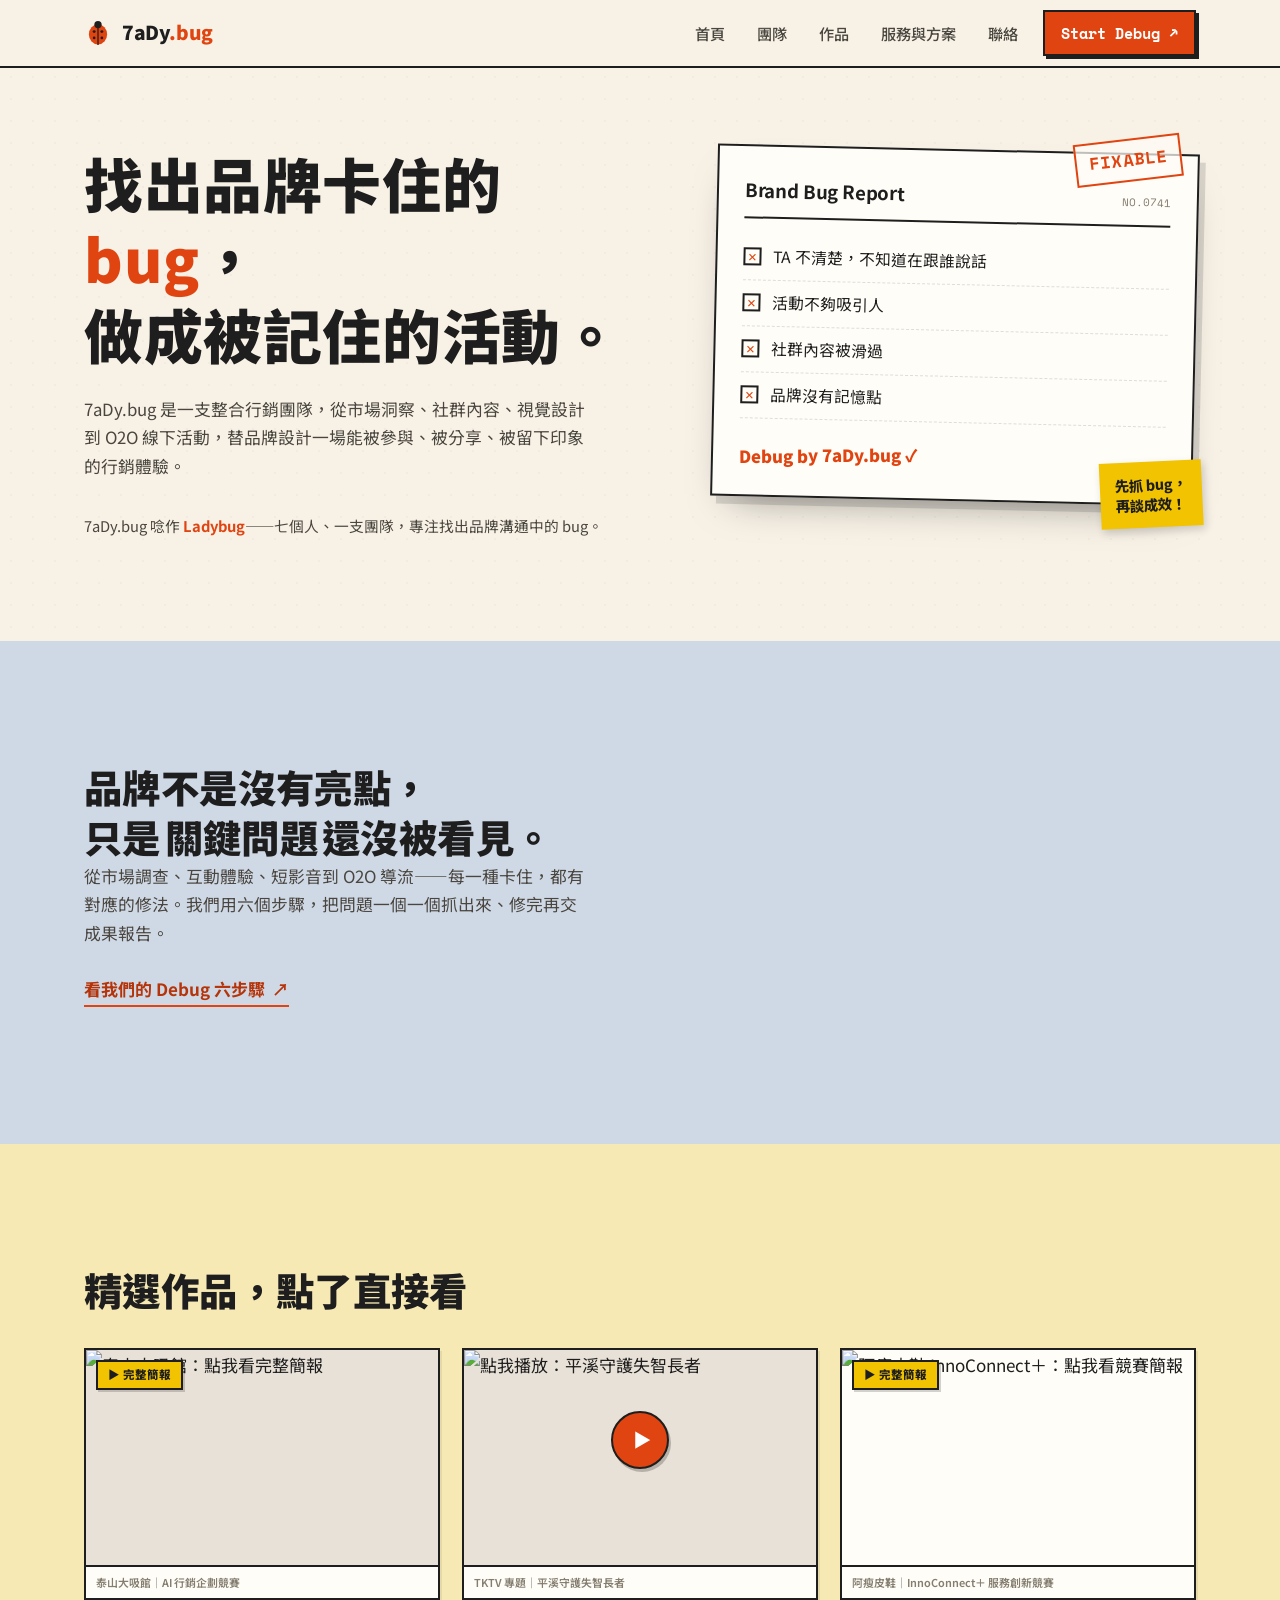
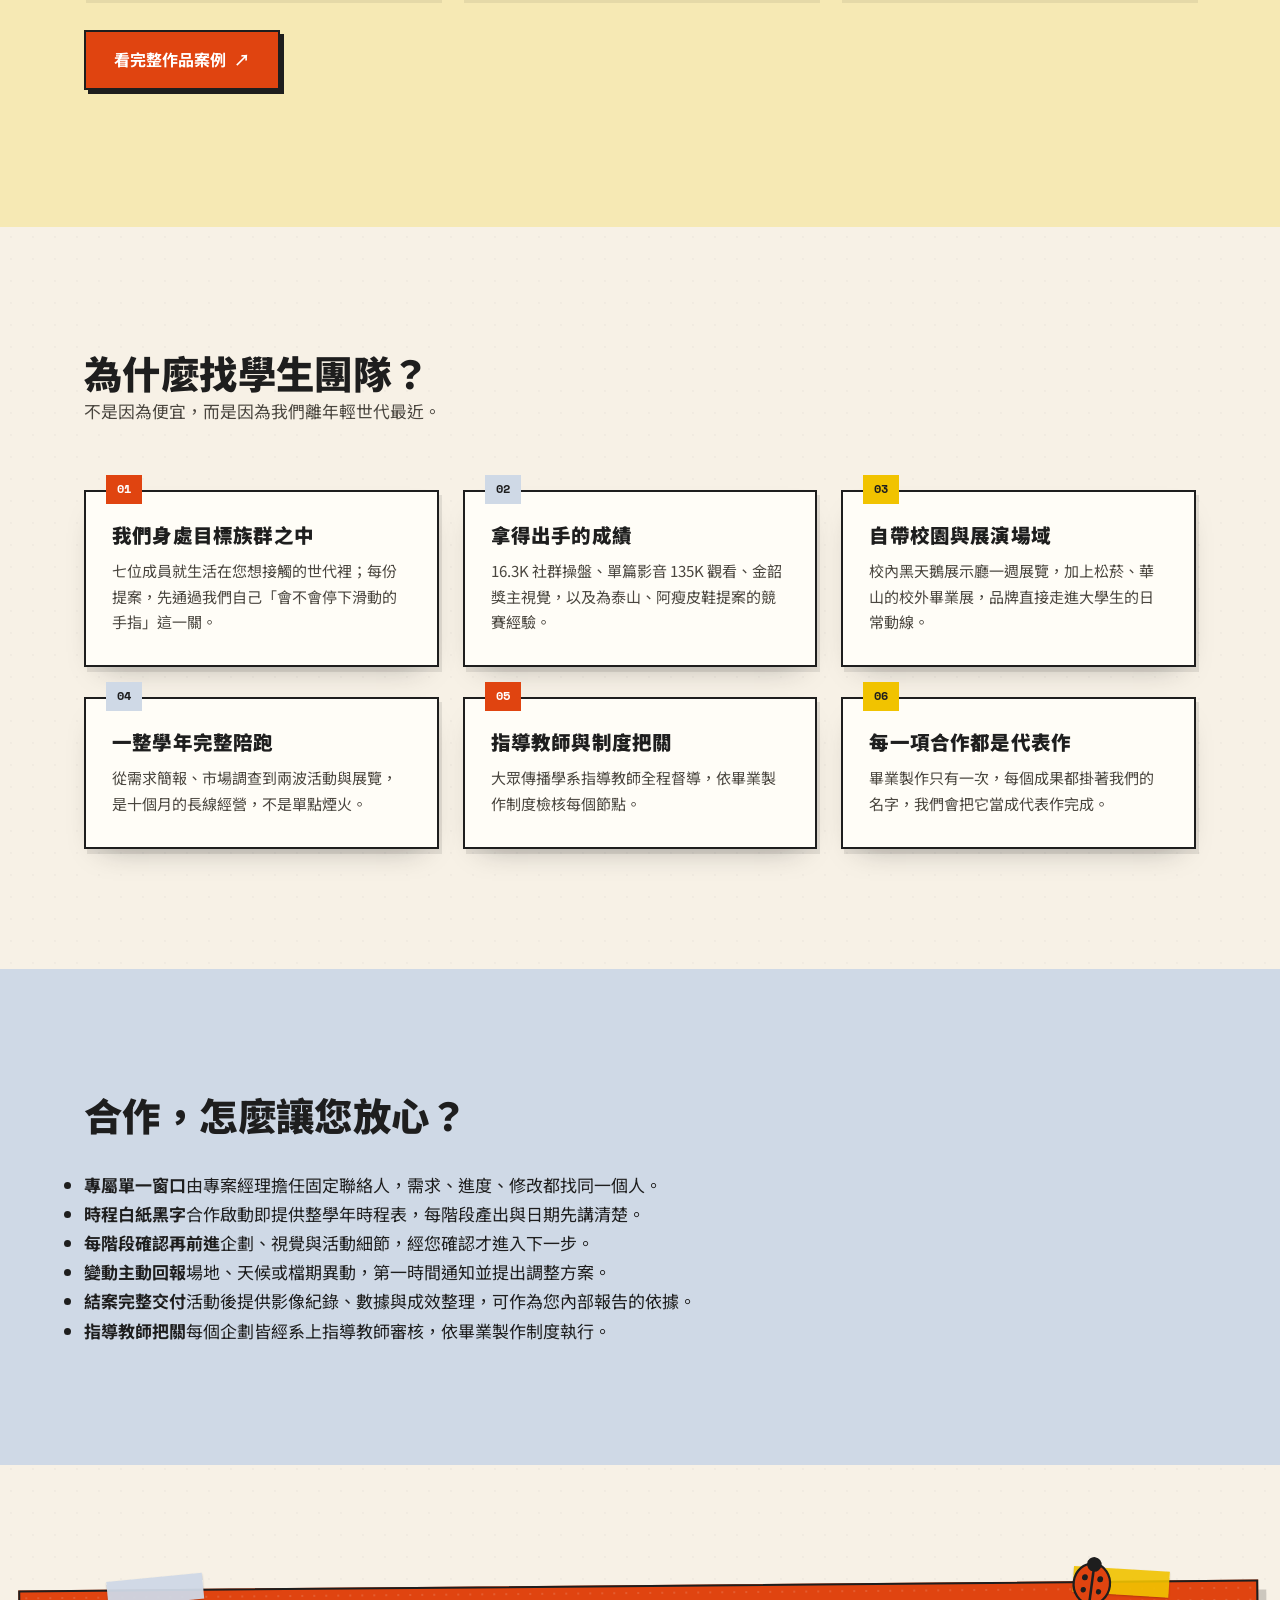
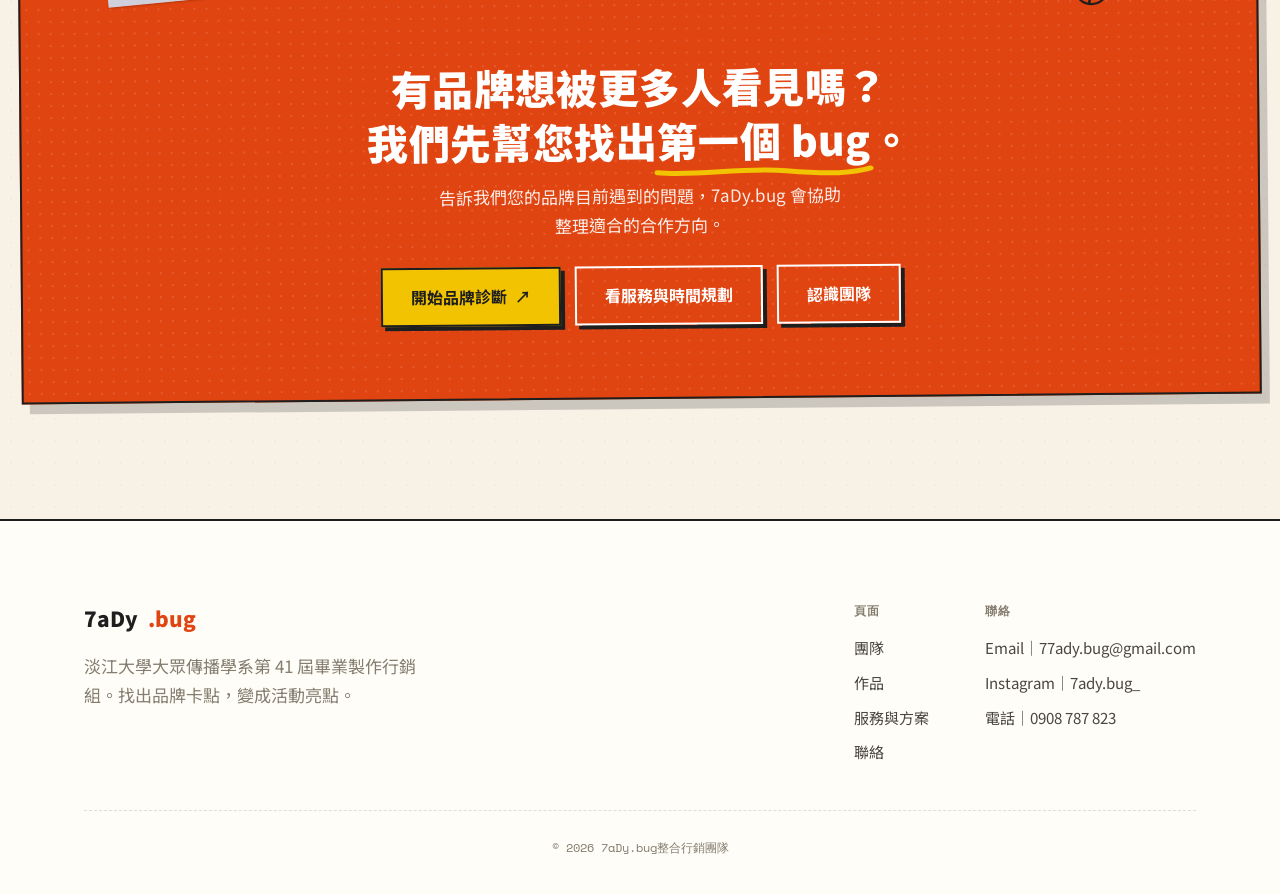
==== commit 7107fb67: "改:唸法 ladybug→Ladybug(品牌名大寫) Co-Authored-By: Claude Opus 4.8 <noreply@anthropic.com>" ====
--- a/index.html
+++ b/index.html
@@ -49,7 +49,7 @@
     <div>
       <h1>找出品牌卡住的 <span class="red">bug</span>，<br>做成被記住的活動。</h1>
       <p class="lead">7aDy.bug 是一支整合行銷團隊，從市場洞察、社群內容、視覺設計到 O2O 線下活動，替品牌設計一場能被參與、被分享、被留下印象的行銷體驗。</p>
-      <p class="pron">7aDy.bug 唸作 <b>ladybug</b>——七個人、一支團隊，專抓品牌的蟲。</p>
+      <p class="pron">7aDy.bug 唸作 <b>Ladybug</b>——七個人、一支團隊，專注找出品牌溝通中的 bug。</p>
     </div>
     <div>
       <div class="report">
@@ -95,13 +95,49 @@
   </div>
 </section>
 
+
+<!-- WHY STUDENTS -->
+<section class="section" id="why">
+  <div class="wrap">
+    <div class="section-head reveal">
+      <h2>為什麼找學生團隊？</h2>
+      <p class="lead">不是因為便宜，而是因為我們離年輕世代最近。</p>
+    </div>
+    <div class="svc-grid">
+      <article class="svc-card reveal" data-no="01"><h3>我們身處目標族群之中</h3><p>七位成員就生活在您想接觸的世代裡；每份提案，先通過我們自己「會不會停下滑動的手指」這一關。</p></article>
+      <article class="svc-card reveal" data-no="02"><h3>拿得出手的成績</h3><p>16.3K 社群操盤、單篇影音 135K 觀看、金韶獎主視覺，以及為泰山、阿瘦皮鞋提案的競賽經驗。</p></article>
+      <article class="svc-card reveal" data-no="03"><h3>自帶校園與展演場域</h3><p>校內黑天鵝展示廳一週展覽，加上松菸、華山的校外畢業展，品牌直接走進大學生的日常動線。</p></article>
+      <article class="svc-card reveal" data-no="04"><h3>一整學年完整陪跑</h3><p>從需求簡報、市場調查到兩波活動與展覽，是十個月的長線經營，不是單點煙火。</p></article>
+      <article class="svc-card reveal" data-no="05"><h3>指導教師與制度把關</h3><p>大眾傳播學系指導教師全程督導，依畢業製作制度檢核每個節點。</p></article>
+      <article class="svc-card reveal" data-no="06"><h3>每一項合作都是代表作</h3><p>畢業製作只有一次，每個成果都掛著我們的名字，我們會把它當成代表作完成。</p></article>
+    </div>
+  </div>
+</section>
+
+<!-- TRUST -->
+<section class="section band-blue" id="trust">
+  <div class="wrap">
+    <div class="section-head reveal" style="margin-bottom:30px">
+      <h2>合作，怎麼讓您放心？</h2>
+    </div>
+    <ul class="trust-list reveal">
+      <li><b>專屬單一窗口</b><span>由專案經理擔任固定聯絡人，需求、進度、修改都找同一個人。</span></li>
+      <li><b>時程白紙黑字</b><span>合作啟動即提供整學年時程表，每階段產出與日期先講清楚。</span></li>
+      <li><b>每階段確認再前進</b><span>企劃、視覺與活動細節，經您確認才進入下一步。</span></li>
+      <li><b>變動主動回報</b><span>場地、天候或檔期異動，第一時間通知並提出調整方案。</span></li>
+      <li><b>結案完整交付</b><span>活動後提供影像紀錄、數據與成效整理，可作為您內部報告的依據。</span></li>
+      <li><b>指導教師把關</b><span>每個企劃皆經系上指導教師審核，依畢業製作制度執行。</span></li>
+    </ul>
+  </div>
+</section>
+
 <!-- CONTACT CTA -->
 <section class="section cta" id="contact">
   <div class="wrap"><span class="cta-tape l" aria-hidden="true"></span><span class="cta-tape r" aria-hidden="true"></span><svg class="cta-bug" viewBox="0 0 40 40" aria-hidden="true"><ellipse cx="20" cy="22" rx="13" ry="14.5" fill="#E04410" stroke="#1e1e1e" stroke-width="1.6"/><path d="M20 8v29" stroke="#1e1e1e" stroke-width="1.8"/><circle cx="20" cy="8" r="5.2" fill="#1e1e1e"/><circle cx="14.5" cy="18" r="2.1" fill="#1e1e1e"/><circle cx="25.5" cy="18" r="2.1" fill="#1e1e1e"/><circle cx="14.5" cy="27" r="1.9" fill="#1e1e1e"/><circle cx="25.5" cy="27" r="1.9" fill="#1e1e1e"/></svg>
     <h2 class="reveal">有品牌想被更多人看見嗎？<br>我們先幫您找出<span class="ul">第一個 bug<svg viewBox="0 0 200 14" preserveAspectRatio="none" aria-hidden="true"><path d="M4 9 C 40 13, 80 4, 120 8 S 180 11, 196 6" fill="none" stroke="#F1C300" stroke-width="5" stroke-linecap="round"/></svg></span>。</h2>
     <p class="reveal">告訴我們您的品牌目前遇到的問題，7aDy.bug 會協助整理適合的合作方向。</p>
     <div class="actions reveal">
-      <a class="btn" href="contact.html">填寫合作需求 <span class="arrow">↗</span></a>
+      <a class="btn" href="contact.html">開始品牌診斷 <span class="arrow">↗</span></a>
       <a class="btn line" href="services.html">看服務與時間規劃</a>
       <a class="btn line" href="about.html">認識團隊</a>
     </div>
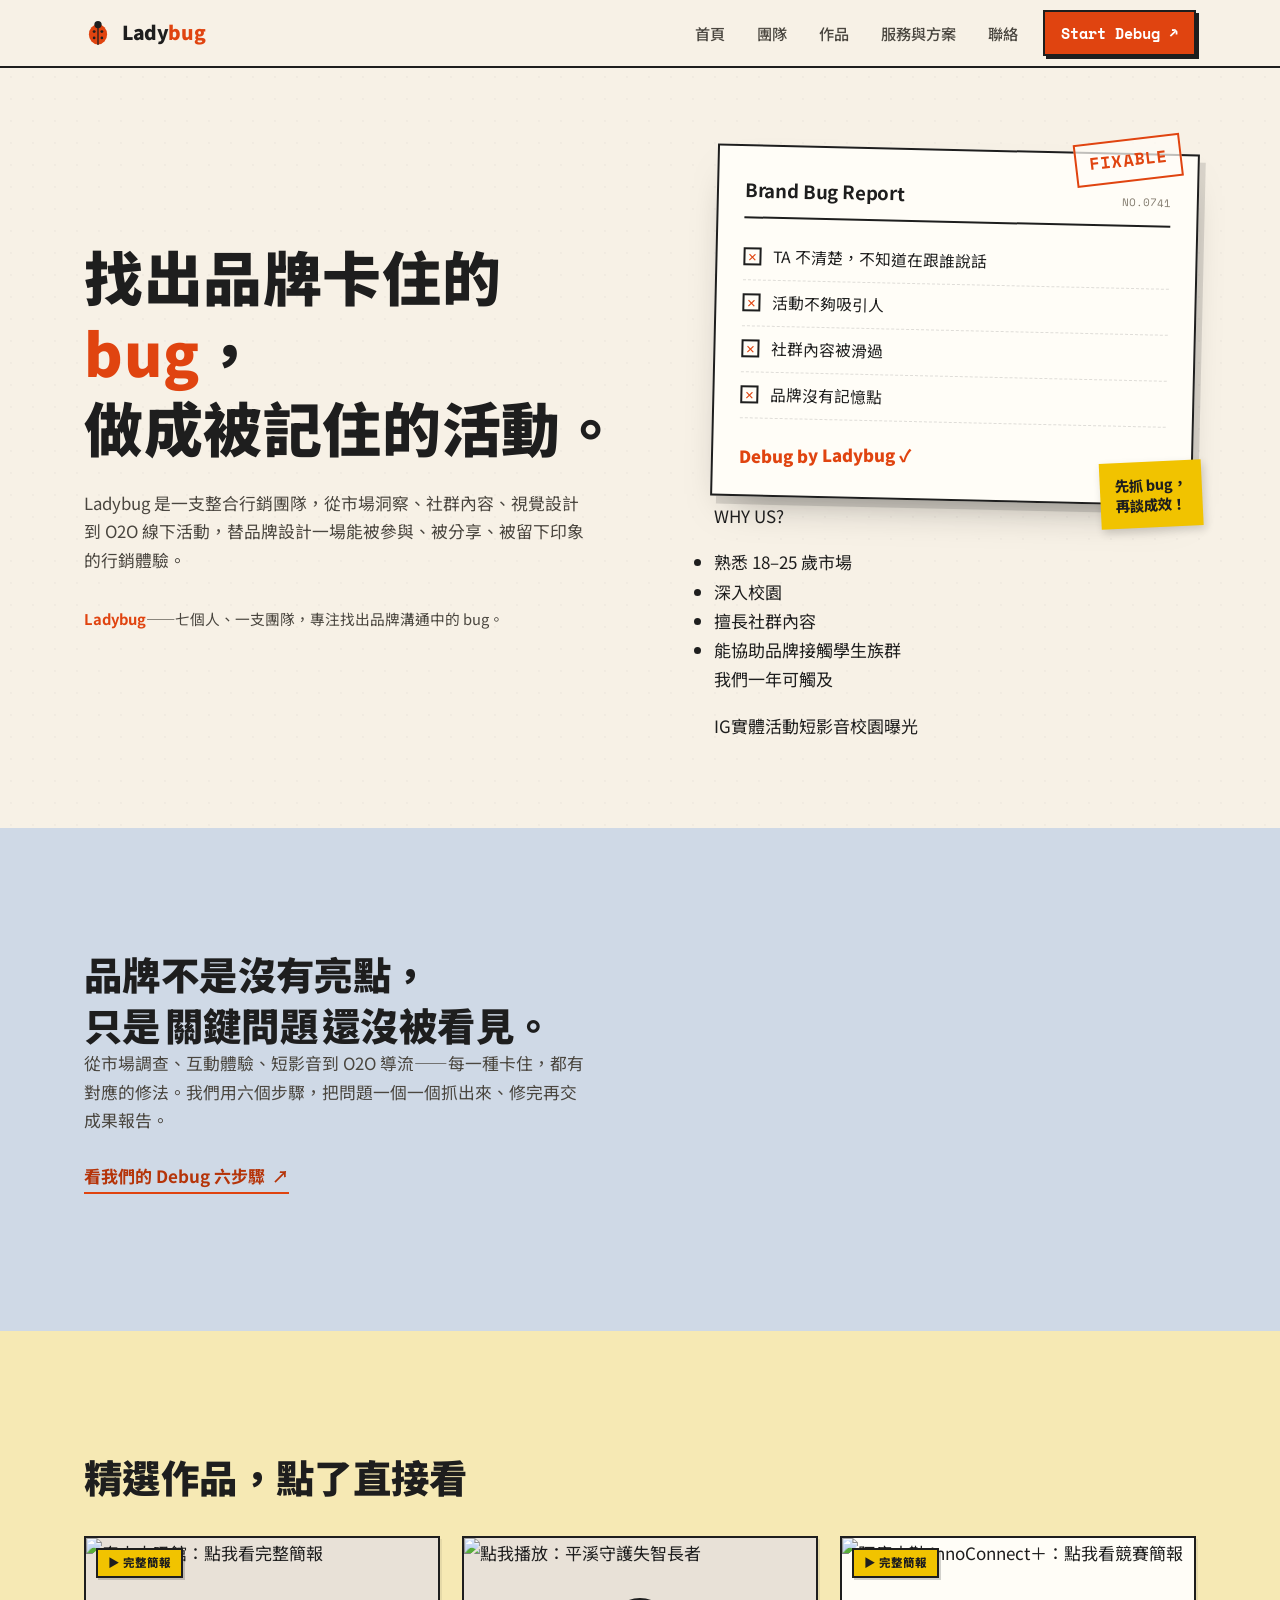
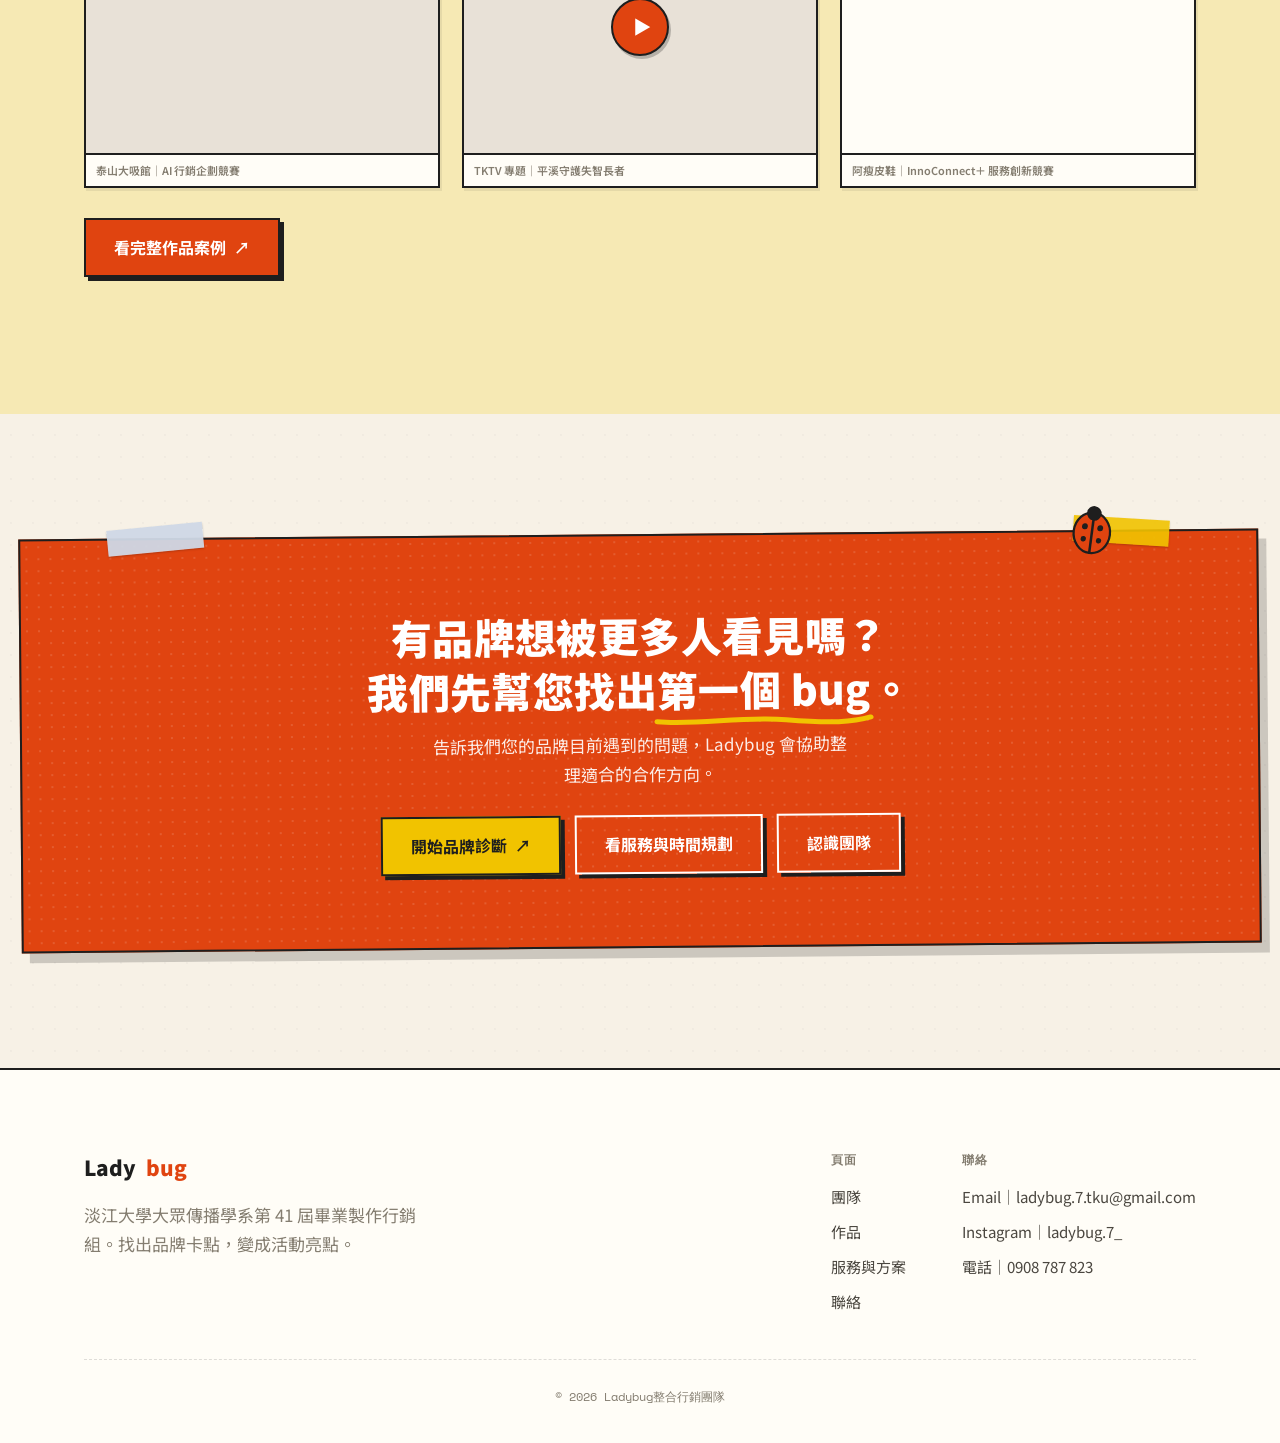
==== commit 31fcf4aa: "網址改 ladybug-tku.vercel.app(og/meta/分享圖全換) Co-Authored-By: Claude Opus 4.8 <noreply@anthropic.com>" ====
--- a/index.html
+++ b/index.html
@@ -3,18 +3,18 @@
 <head>
 <meta charset="UTF-8">
 <meta name="viewport" content="width=device-width,initial-scale=1">
-<title>7aDy.bug整合行銷團隊</title>
-<meta name="description" content="7aDy.bug 是一支整合行銷團隊，替品牌找出卡住成長的 bug——從市場洞察、社群內容、視覺設計到 O2O 線下活動，做成一場能被參與、被分享、被記住的行銷體驗。">
+<title>Ladybug整合行銷團隊</title>
+<meta name="description" content="Ladybug 是一支整合行銷團隊，替品牌找出卡住成長的 bug——從市場洞察、社群內容、視覺設計到 O2O 線下活動，做成一場能被參與、被分享、被記住的行銷體驗。">
 <meta property="og:type" content="website">
-<meta property="og:site_name" content="7aDy.bug">
-<meta property="og:title" content="7aDy.bug整合行銷團隊">
+<meta property="og:site_name" content="Ladybug">
+<meta property="og:title" content="Ladybug整合行銷團隊">
 <meta property="og:description" content="找出品牌卡住的 bug，做成被記住的活動。淡江大傳畢製行銷組。">
-<meta property="og:url" content="https://7adybug.vercel.app/">
-<meta property="og:image" content="https://7adybug.vercel.app/assets/og.png">
+<meta property="og:url" content="https://ladybug-tku.vercel.app/">
+<meta property="og:image" content="https://ladybug-tku.vercel.app/assets/og.png">
 <meta property="og:image:width" content="1200">
 <meta property="og:image:height" content="630">
 <meta name="twitter:card" content="summary_large_image">
-<meta name="twitter:image" content="https://7adybug.vercel.app/assets/og.png">
+<meta name="twitter:image" content="https://ladybug-tku.vercel.app/assets/og.png">
 <meta name="theme-color" content="#f7f1e6">
 <link rel="icon" href="assets/favicon.svg" type="image/svg+xml">
 <link rel="icon" href="assets/icon-192.png" sizes="192x192" type="image/png">
@@ -27,9 +27,9 @@
 
 <header class="site-header">
   <nav class="nav">
-    <a class="brand" href="./" aria-label="7aDy.bug 首頁">
+    <a class="brand" href="./" aria-label="Ladybug 首頁">
       <svg class="mark" viewBox="0 0 40 40" aria-hidden="true"><ellipse cx="20" cy="22" rx="13" ry="14.5" fill="#e04410"/><path d="M20 8v29" stroke="#1e1e1e" stroke-width="1.8"/><circle cx="20" cy="8" r="5.2" fill="#1e1e1e"/><circle cx="14.5" cy="18" r="2.1" fill="#1e1e1e"/><circle cx="25.5" cy="18" r="2.1" fill="#1e1e1e"/><circle cx="14.5" cy="27" r="1.9" fill="#1e1e1e"/><circle cx="25.5" cy="27" r="1.9" fill="#1e1e1e"/></svg>
-      <span>7aDy<span class="dot">.bug</span></span>
+      <span>Lady<span class="dot">bug</span></span>
     </a>
     <div class="nav-links" id="nav-links">
       <a href="./">首頁</a>
@@ -48,8 +48,8 @@
   <div class="wrap hero-grid">
     <div>
       <h1>找出品牌卡住的 <span class="red">bug</span>，<br>做成被記住的活動。</h1>
-      <p class="lead">7aDy.bug 是一支整合行銷團隊，從市場洞察、社群內容、視覺設計到 O2O 線下活動，替品牌設計一場能被參與、被分享、被留下印象的行銷體驗。</p>
-      <p class="pron">7aDy.bug 唸作 <b>Ladybug</b>——七個人、一支團隊，專注找出品牌溝通中的 bug。</p>
+      <p class="lead">Ladybug 是一支整合行銷團隊，從市場洞察、社群內容、視覺設計到 O2O 線下活動，替品牌設計一場能被參與、被分享、被留下印象的行銷體驗。</p>
+      <p class="pron"><b>Ladybug</b>——七個人、一支團隊，專注找出品牌溝通中的 bug。</p>
     </div>
     <div>
       <div class="report">
@@ -60,10 +60,22 @@
           <li><span class="box">✕</span> <a href="works.html#case-social">社群內容被滑過<span class="go">↗</span></a></li>
           <li><span class="box">✕</span> <a href="works.html#visual">品牌沒有記憶點<span class="go">↗</span></a></li>
         </ul>
-        <div class="sig">Debug by 7aDy.bug ✓</div>
+        <div class="sig">Debug by Ladybug ✓</div>
         <div class="stamp">FIXABLE</div>
         <div class="sticky">先抓 bug，<br>再談成效！</div>
       </div>
+      <aside class="whynote reveal">
+        <span class="wn-tape" aria-hidden="true"></span>
+        <p class="wn-title">WHY US?</p>
+        <ul>
+          <li>熟悉 18–25 歲市場</li>
+          <li>深入校園</li>
+          <li>擅長社群內容</li>
+          <li>能協助品牌接觸學生族群</li>
+        </ul>
+        <p class="wn-reach">我們一年可觸及</p>
+        <div class="wn-chips"><span>IG</span><span>實體活動</span><span>短影音</span><span>校園曝光</span></div>
+      </aside>
     </div>
   </div>
 </section>
@@ -96,46 +108,13 @@
 </section>
 
 
-<!-- WHY STUDENTS -->
-<section class="section" id="why">
-  <div class="wrap">
-    <div class="section-head reveal">
-      <h2>為什麼找學生團隊？</h2>
-      <p class="lead">不是因為便宜，而是因為我們離年輕世代最近。</p>
-    </div>
-    <div class="svc-grid">
-      <article class="svc-card reveal" data-no="01"><h3>我們身處目標族群之中</h3><p>七位成員就生活在您想接觸的世代裡；每份提案，先通過我們自己「會不會停下滑動的手指」這一關。</p></article>
-      <article class="svc-card reveal" data-no="02"><h3>拿得出手的成績</h3><p>16.3K 社群操盤、單篇影音 135K 觀看、金韶獎主視覺，以及為泰山、阿瘦皮鞋提案的競賽經驗。</p></article>
-      <article class="svc-card reveal" data-no="03"><h3>自帶校園與展演場域</h3><p>校內黑天鵝展示廳一週展覽，加上松菸、華山的校外畢業展，品牌直接走進大學生的日常動線。</p></article>
-      <article class="svc-card reveal" data-no="04"><h3>一整學年完整陪跑</h3><p>從需求簡報、市場調查到兩波活動與展覽，是十個月的長線經營，不是單點煙火。</p></article>
-      <article class="svc-card reveal" data-no="05"><h3>指導教師與制度把關</h3><p>大眾傳播學系指導教師全程督導，依畢業製作制度檢核每個節點。</p></article>
-      <article class="svc-card reveal" data-no="06"><h3>每一項合作都是代表作</h3><p>畢業製作只有一次，每個成果都掛著我們的名字，我們會把它當成代表作完成。</p></article>
-    </div>
-  </div>
-</section>
 
-<!-- TRUST -->
-<section class="section band-blue" id="trust">
-  <div class="wrap">
-    <div class="section-head reveal" style="margin-bottom:30px">
-      <h2>合作，怎麼讓您放心？</h2>
-    </div>
-    <ul class="trust-list reveal">
-      <li><b>專屬單一窗口</b><span>由專案經理擔任固定聯絡人，需求、進度、修改都找同一個人。</span></li>
-      <li><b>時程白紙黑字</b><span>合作啟動即提供整學年時程表，每階段產出與日期先講清楚。</span></li>
-      <li><b>每階段確認再前進</b><span>企劃、視覺與活動細節，經您確認才進入下一步。</span></li>
-      <li><b>變動主動回報</b><span>場地、天候或檔期異動，第一時間通知並提出調整方案。</span></li>
-      <li><b>結案完整交付</b><span>活動後提供影像紀錄、數據與成效整理，可作為您內部報告的依據。</span></li>
-      <li><b>指導教師把關</b><span>每個企劃皆經系上指導教師審核，依畢業製作制度執行。</span></li>
-    </ul>
-  </div>
-</section>
 
 <!-- CONTACT CTA -->
 <section class="section cta" id="contact">
   <div class="wrap"><span class="cta-tape l" aria-hidden="true"></span><span class="cta-tape r" aria-hidden="true"></span><svg class="cta-bug" viewBox="0 0 40 40" aria-hidden="true"><ellipse cx="20" cy="22" rx="13" ry="14.5" fill="#E04410" stroke="#1e1e1e" stroke-width="1.6"/><path d="M20 8v29" stroke="#1e1e1e" stroke-width="1.8"/><circle cx="20" cy="8" r="5.2" fill="#1e1e1e"/><circle cx="14.5" cy="18" r="2.1" fill="#1e1e1e"/><circle cx="25.5" cy="18" r="2.1" fill="#1e1e1e"/><circle cx="14.5" cy="27" r="1.9" fill="#1e1e1e"/><circle cx="25.5" cy="27" r="1.9" fill="#1e1e1e"/></svg>
     <h2 class="reveal">有品牌想被更多人看見嗎？<br>我們先幫您找出<span class="ul">第一個 bug<svg viewBox="0 0 200 14" preserveAspectRatio="none" aria-hidden="true"><path d="M4 9 C 40 13, 80 4, 120 8 S 180 11, 196 6" fill="none" stroke="#F1C300" stroke-width="5" stroke-linecap="round"/></svg></span>。</h2>
-    <p class="reveal">告訴我們您的品牌目前遇到的問題，7aDy.bug 會協助整理適合的合作方向。</p>
+    <p class="reveal">告訴我們您的品牌目前遇到的問題，Ladybug 會協助整理適合的合作方向。</p>
     <div class="actions reveal">
       <a class="btn" href="contact.html">開始品牌診斷 <span class="arrow">↗</span></a>
       <a class="btn line" href="services.html">看服務與時間規劃</a>
@@ -148,15 +127,15 @@
   <div class="wrap">
     <div class="footer-top">
       <div>
-        <div class="footer-brand">7aDy<span class="dot">.bug</span></div>
+        <div class="footer-brand">Lady<span class="dot">bug</span></div>
         <p class="fp">淡江大學大眾傳播學系第 41 屆畢業製作行銷組。找出品牌卡點，變成活動亮點。</p>
       </div>
       <div class="footer-links">
         <div class="footer-col"><h5>頁面</h5><a href="about.html">團隊</a><a href="works.html">作品</a><a href="services.html">服務與方案</a><a href="contact.html">聯絡</a></div>
-        <div class="footer-col"><h5>聯絡</h5><a href="mailto:77ady.bug@gmail.com">Email｜77ady.bug@gmail.com</a><a href="https://instagram.com/7ady.bug_" target="_blank" rel="noopener">Instagram｜7ady.bug_</a><a href="tel:0908787823">電話｜0908 787 823</a></div>
+        <div class="footer-col"><h5>聯絡</h5><a href="mailto:ladybug.7.tku@gmail.com">Email｜ladybug.7.tku@gmail.com</a><a href="https://instagram.com/ladybug.7_" target="_blank" rel="noopener">Instagram｜ladybug.7_</a><a href="tel:0908787823">電話｜0908 787 823</a></div>
       </div>
     </div>
-    <div class="footer-bottom"><span>© 2026 7aDy.bug整合行銷團隊</span></div>
+    <div class="footer-bottom"><span>© 2026 Ladybug整合行銷團隊</span></div>
   </div>
 </footer>
 
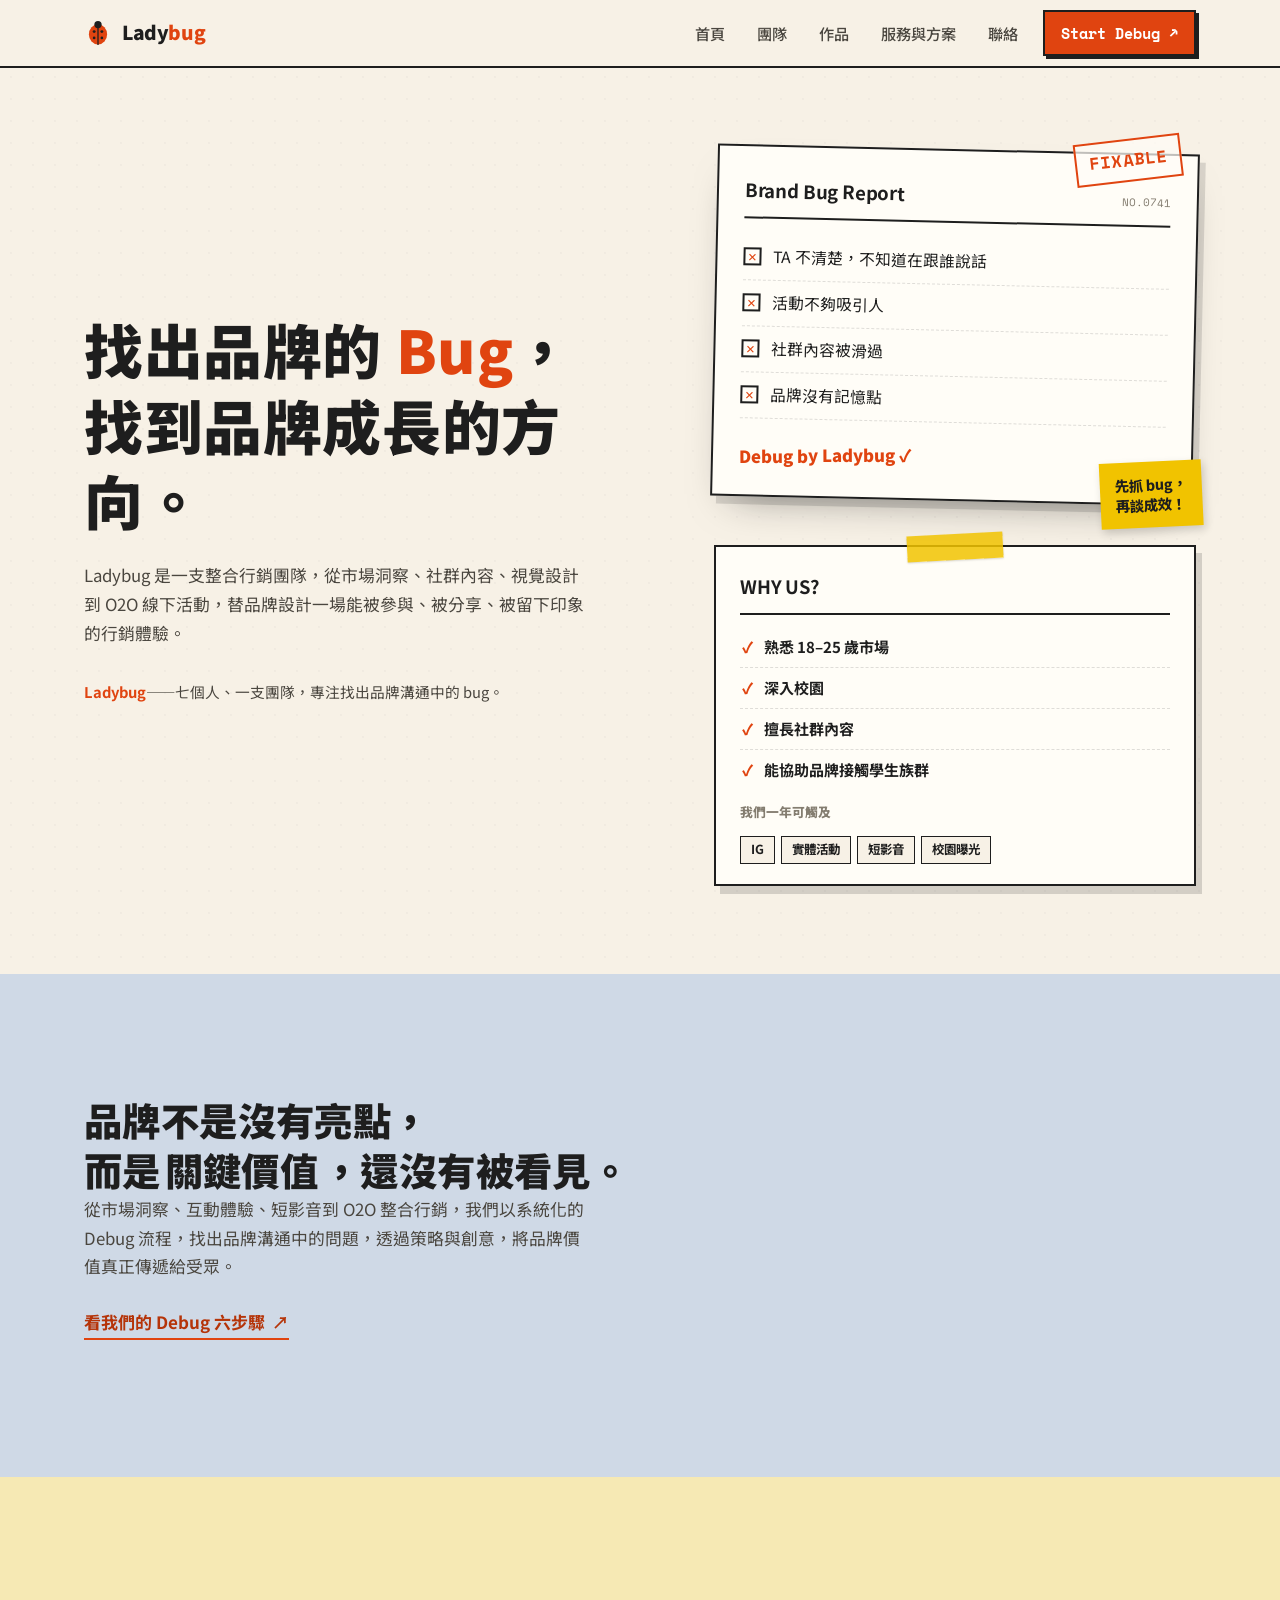
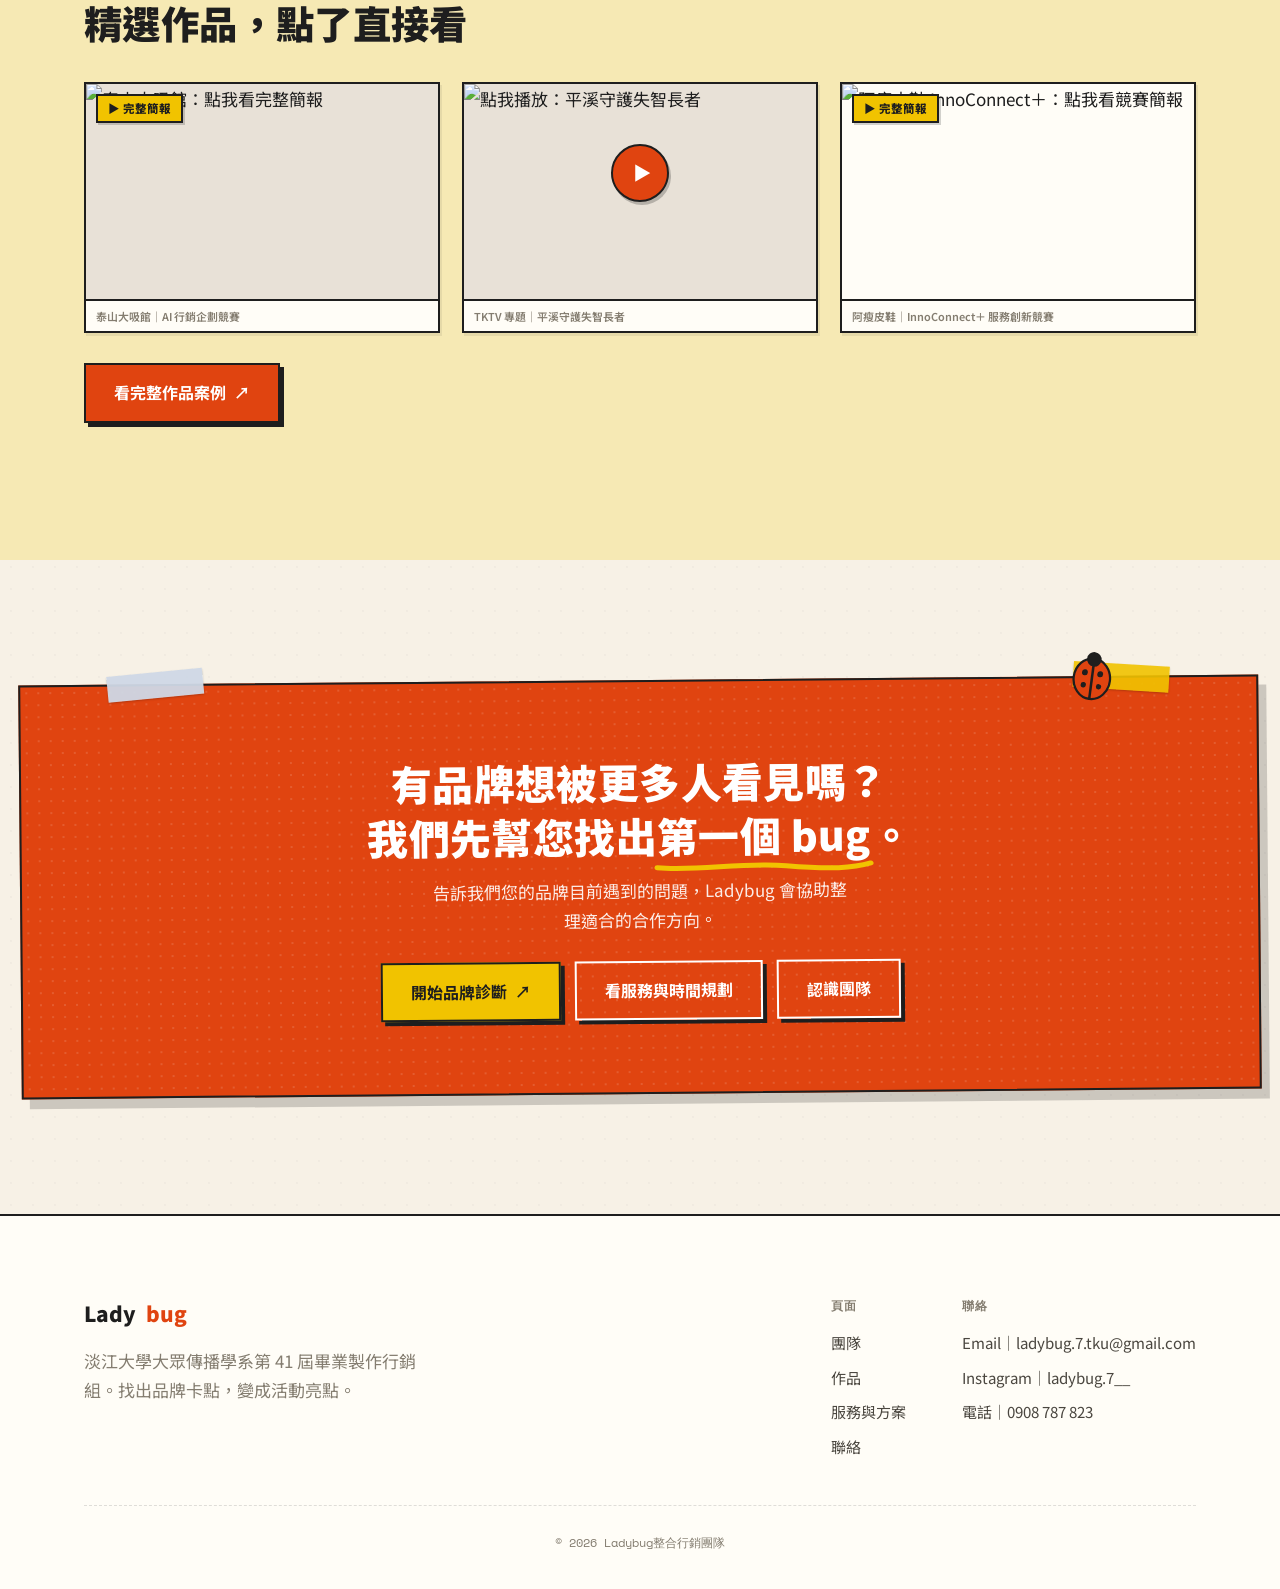
==== commit eaa6c241: "改:首頁陳述帶文案(關鍵價值版) Co-Authored-By: Claude Opus 4.8 <noreply@anthropic.com>" ====
--- a/index.html
+++ b/index.html
@@ -8,7 +8,7 @@
 <meta property="og:type" content="website">
 <meta property="og:site_name" content="Ladybug">
 <meta property="og:title" content="Ladybug整合行銷團隊">
-<meta property="og:description" content="找出品牌卡住的 bug，做成被記住的活動。淡江大傳畢製行銷組。">
+<meta property="og:description" content="找出品牌的 Bug，找到品牌成長的方向。淡江大傳畢製行銷組。">
 <meta property="og:url" content="https://ladybug-tku.vercel.app/">
 <meta property="og:image" content="https://ladybug-tku.vercel.app/assets/og.png">
 <meta property="og:image:width" content="1200">
@@ -47,7 +47,7 @@
 <section class="hero" id="intro">
   <div class="wrap hero-grid">
     <div>
-      <h1>找出品牌卡住的 <span class="red">bug</span>，<br>做成被記住的活動。</h1>
+      <h1>找出品牌的 <span class="red">Bug</span>，<br>找到品牌成長的方向。</h1>
       <p class="lead">Ladybug 是一支整合行銷團隊，從市場洞察、社群內容、視覺設計到 O2O 線下活動，替品牌設計一場能被參與、被分享、被留下印象的行銷體驗。</p>
       <p class="pron"><b>Ladybug</b>——七個人、一支團隊，專注找出品牌溝通中的 bug。</p>
     </div>
@@ -85,8 +85,8 @@
 <section class="section band-blue" id="bugs">
   <div class="wrap">
     <div class="section-head reveal" style="margin-bottom:0">
-      <h2>品牌不是沒有亮點，<br>只是<span class="circle">關鍵問題</span>還沒被看見。</h2>
-      <p class="lead">從市場調查、互動體驗、短影音到 O2O 導流——每一種卡住，都有對應的修法。我們用六個步驟，把問題一個一個抓出來、修完再交成果報告。</p>
+      <h2>品牌不是沒有亮點，<br>而是<span class="circle">關鍵價值</span>，還沒有被看見。</h2>
+      <p class="lead">從市場洞察、互動體驗、短影音到 O2O 整合行銷，我們以系統化的 Debug 流程，找出品牌溝通中的問題，透過策略與創意，將品牌價值真正傳遞給受眾。</p>
       <p style="margin-top:26px"><a class="tlink" href="services.html">看我們的 Debug 六步驟 <span class="arrow">↗</span></a></p>
     </div>
   </div>
@@ -132,7 +132,7 @@
       </div>
       <div class="footer-links">
         <div class="footer-col"><h5>頁面</h5><a href="about.html">團隊</a><a href="works.html">作品</a><a href="services.html">服務與方案</a><a href="contact.html">聯絡</a></div>
-        <div class="footer-col"><h5>聯絡</h5><a href="mailto:ladybug.7.tku@gmail.com">Email｜ladybug.7.tku@gmail.com</a><a href="https://instagram.com/ladybug.7_" target="_blank" rel="noopener">Instagram｜ladybug.7_</a><a href="tel:0908787823">電話｜0908 787 823</a></div>
+        <div class="footer-col"><h5>聯絡</h5><a href="mailto:ladybug.7.tku@gmail.com">Email｜ladybug.7.tku@gmail.com</a><a href="https://instagram.com/ladybug.7__" target="_blank" rel="noopener">Instagram｜ladybug.7__</a><a href="tel:0908787823">電話｜0908 787 823</a></div>
       </div>
     </div>
     <div class="footer-bottom"><span>© 2026 Ladybug整合行銷團隊</span></div>
--- a/styles.css
+++ b/styles.css
@@ -320,6 +320,21 @@
 .flow.flow-in .step:nth-child(5)::after{transition-delay:.74s}
 @media (prefers-reduced-motion:reduce){.flow .step,.flow .step::after{opacity:1!important;transform:none!important;transition:none!important}}
 
+@media (max-width:720px){}
+@media (max-width:900px){}
+
+.whynote{background:var(--paper);border:2px solid var(--ink);padding:24px 24px 20px;margin-top:44px;transform:rotate(.8deg);
+  box-shadow:6px 8px 0 rgba(30,30,30,.16);position:relative}
+.whynote .wn-tape{position:absolute;top:-13px;left:50%;transform:translateX(-50%) rotate(-3deg);width:96px;height:26px;background:rgba(241,195,0,.85);box-shadow:0 1px 2px rgba(0,0,0,.15)}
+.wn-title{font-weight:700;font-size:1.15rem;letter-spacing:-.01em;border-bottom:2px solid var(--ink);padding-bottom:10px;margin-bottom:12px}
+.whynote ul{list-style:none;margin:0;padding:0}
+.whynote li{padding:7px 0 7px 24px;position:relative;font-weight:700;font-size:.94rem;color:var(--ink);border-bottom:1px dashed var(--line)}
+.whynote li:last-child{border-bottom:0}
+.whynote li::before{content:"✓";position:absolute;left:2px;color:var(--red);font-weight:900}
+.wn-reach{margin-top:12px;font-size:.8rem;font-weight:800;color:var(--muted)}
+.wn-chips{display:flex;flex-wrap:wrap;gap:6px;margin-top:8px}
+.wn-chips span{background:var(--cream);border:1.5px solid var(--ink);padding:2px 10px;font-size:.78rem;font-weight:700}
+
 /* CTA + footer */
 .cta .wrap{background:var(--red);border:2px solid var(--ink);box-shadow:8px 10px 0 rgba(30,30,30,.2);
   padding:clamp(40px,6vw,72px);text-align:center;color:#fff;position:relative;overflow:visible;transform:rotate(-.5deg)}
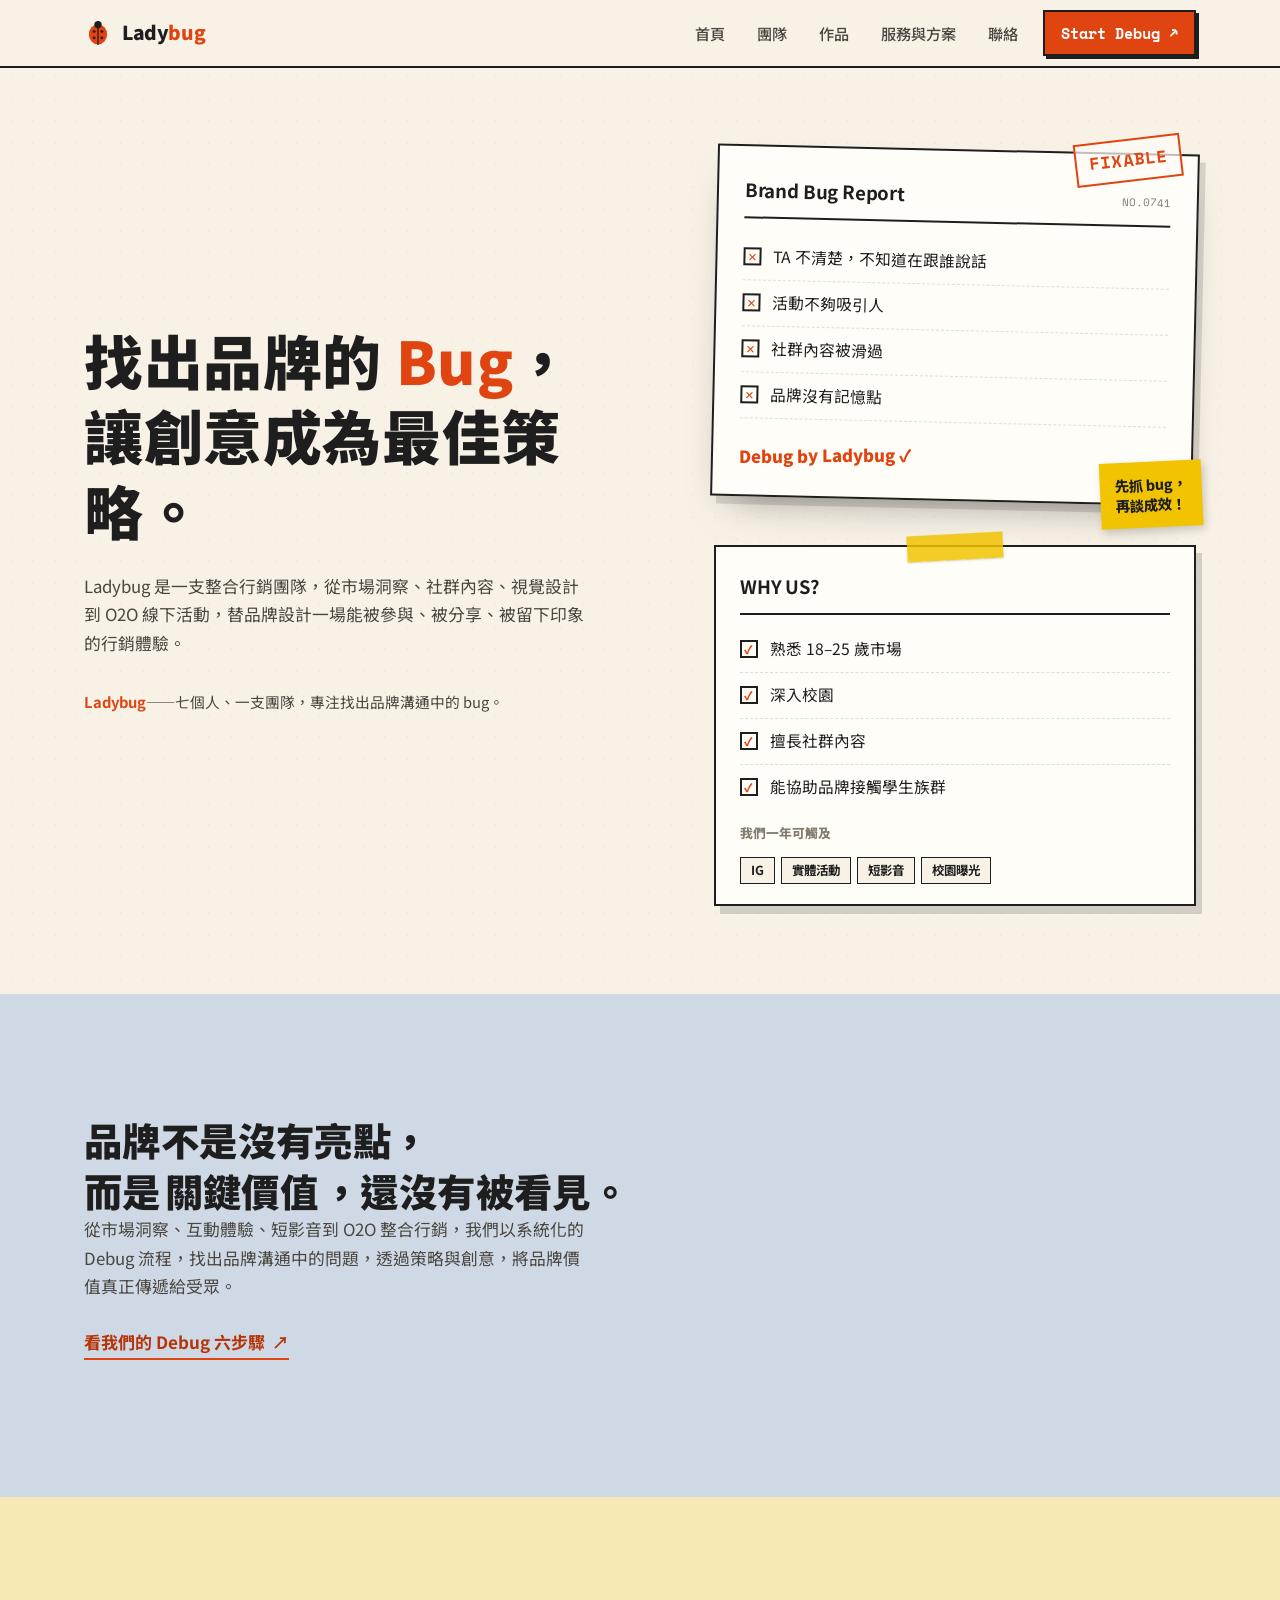
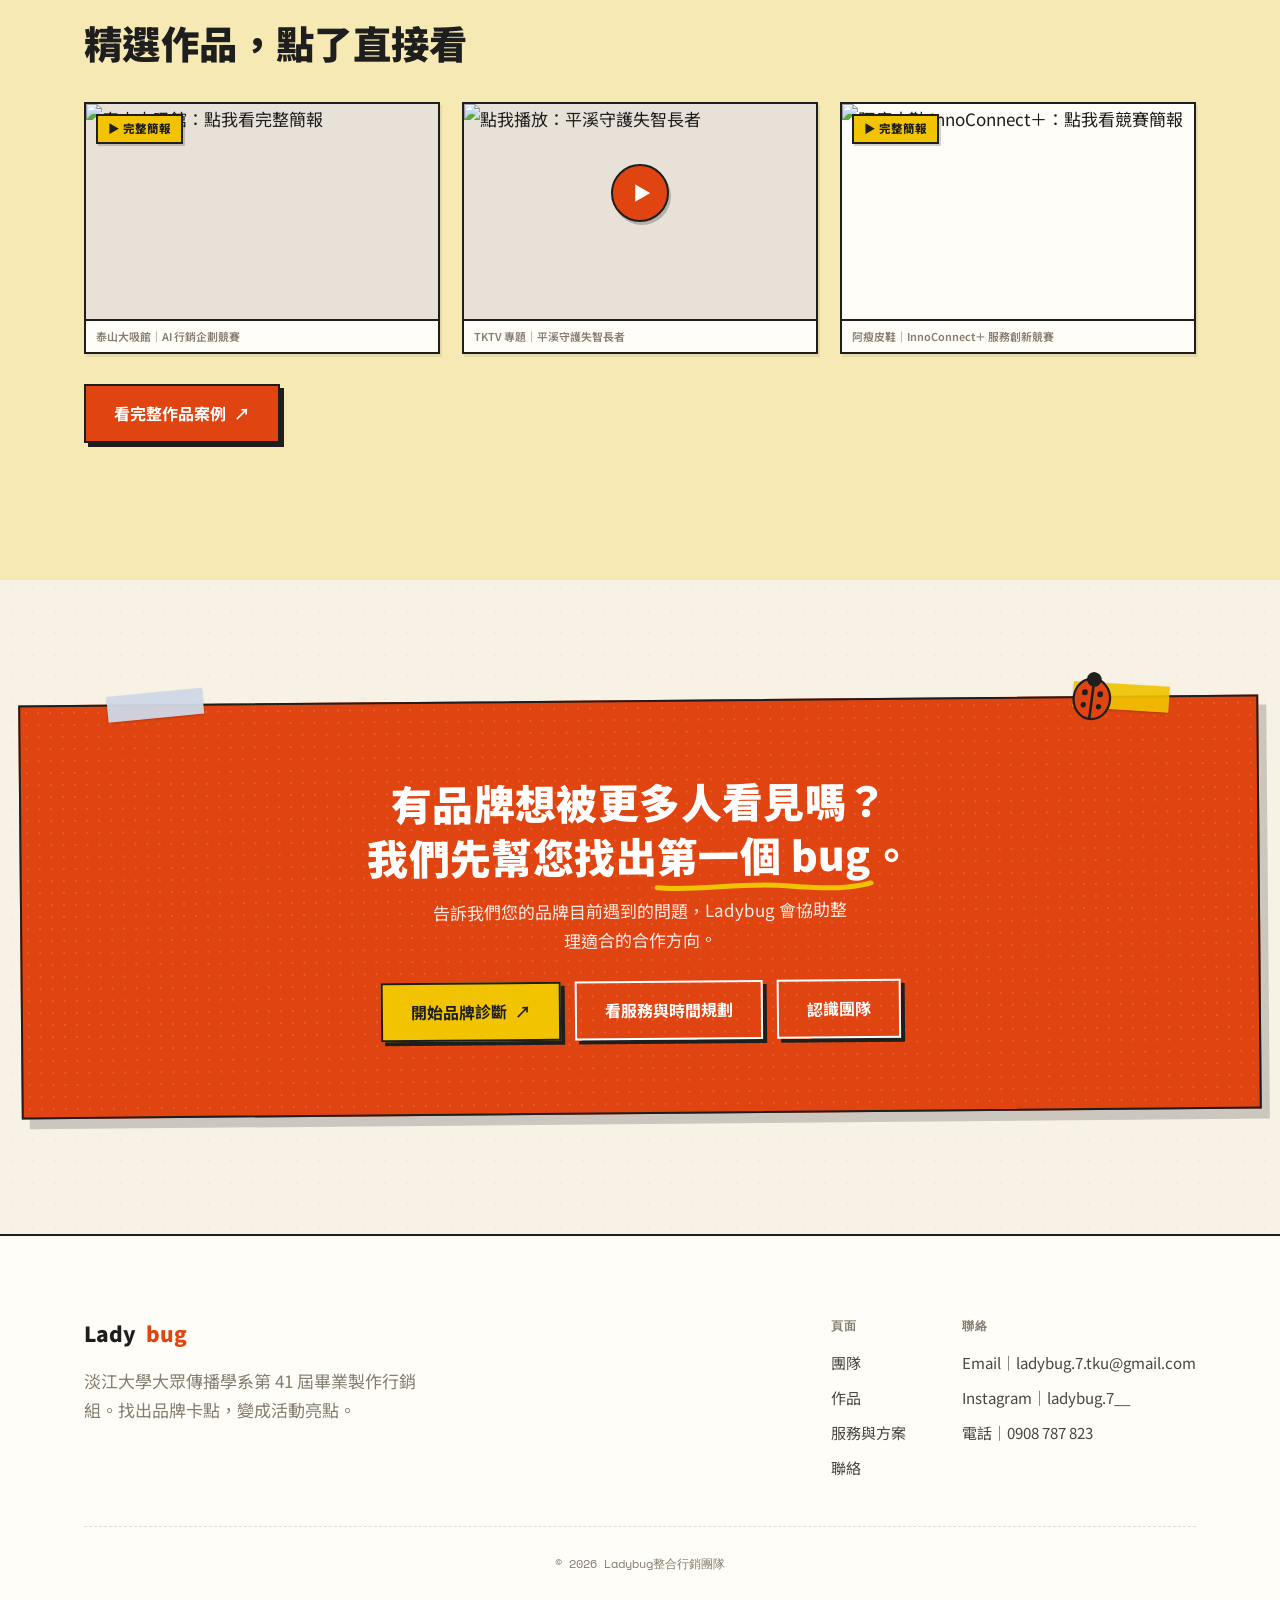
==== commit 02ca656b: "改:WhyUs 清單與報告卡完全同款(方格✓/同字級行距) Co-Authored-By: Claude Opus 4.8 <noreply@anthropic.com>" ====
--- a/index.html
+++ b/index.html
@@ -8,7 +8,7 @@
 <meta property="og:type" content="website">
 <meta property="og:site_name" content="Ladybug">
 <meta property="og:title" content="Ladybug整合行銷團隊">
-<meta property="og:description" content="找出品牌的 Bug，找到品牌成長的方向。淡江大傳畢製行銷組。">
+<meta property="og:description" content="找出品牌的 Bug，讓創意成為最佳策略。淡江大傳畢製行銷組。">
 <meta property="og:url" content="https://ladybug-tku.vercel.app/">
 <meta property="og:image" content="https://ladybug-tku.vercel.app/assets/og.png">
 <meta property="og:image:width" content="1200">
@@ -47,7 +47,7 @@
 <section class="hero" id="intro">
   <div class="wrap hero-grid">
     <div>
-      <h1>找出品牌的 <span class="red">Bug</span>，<br>找到品牌成長的方向。</h1>
+      <h1>找出品牌的 <span class="red">Bug</span>，<br>讓創意成為最佳策略。</h1>
       <p class="lead">Ladybug 是一支整合行銷團隊，從市場洞察、社群內容、視覺設計到 O2O 線下活動，替品牌設計一場能被參與、被分享、被留下印象的行銷體驗。</p>
       <p class="pron"><b>Ladybug</b>——七個人、一支團隊，專注找出品牌溝通中的 bug。</p>
     </div>
@@ -68,10 +68,10 @@
         <span class="wn-tape" aria-hidden="true"></span>
         <p class="wn-title">WHY US?</p>
         <ul>
-          <li>熟悉 18–25 歲市場</li>
-          <li>深入校園</li>
-          <li>擅長社群內容</li>
-          <li>能協助品牌接觸學生族群</li>
+          <li><span class="box">✓</span> 熟悉 18–25 歲市場</li>
+          <li><span class="box">✓</span> 深入校園</li>
+          <li><span class="box">✓</span> 擅長社群內容</li>
+          <li><span class="box">✓</span> 能協助品牌接觸學生族群</li>
         </ul>
         <p class="wn-reach">我們一年可觸及</p>
         <div class="wn-chips"><span>IG</span><span>實體活動</span><span>短影音</span><span>校園曝光</span></div>
--- a/styles.css
+++ b/styles.css
@@ -45,7 +45,7 @@
 ::selection{background:var(--red);color:#fff}
 
 h1,h2,h3,h4{font-weight:900;line-height:1.32;letter-spacing:.01em}
-.display{font-size:clamp(2.1rem,4.4vw,3.7rem);line-height:1.24;letter-spacing:.01em}
+.display{font-size:clamp(2.1rem,4.4vw,3.7rem);line-height:1.24;letter-spacing:.01em;margin-bottom:clamp(16px,2.2vw,26px)}
 h2{font-size:clamp(1.7rem,3vw,2.5rem)}
 h3{font-size:clamp(1.15rem,1.6vw,1.4rem)}
 p{margin:0 0 1em}
@@ -151,7 +151,7 @@
 .report .rhead span{font-family:var(--mono);font-size:.68rem;color:var(--muted)}
 .report ul{list-style:none;font-family:var(--sans)}
 .report li{display:flex;align-items:center;gap:12px;padding:9px 0;border-bottom:1px dashed var(--line);font-size:.98rem}
-.report li .box{width:18px;height:18px;border:2px solid var(--ink);flex:none;display:grid;place-items:center;color:var(--red);font-weight:900;font-size:.72rem;line-height:0}
+.report li .box,.whynote li .box{width:18px;height:18px;border:2px solid var(--ink);flex:none;display:grid;place-items:center;color:var(--red);font-weight:900;font-size:.72rem;line-height:0}
 .report li.done{color:var(--muted)}
 .report .stamp{position:absolute;top:-16px;right:16px;background:var(--paper);font-family:var(--mono);font-weight:700;color:var(--red);font-size:1.05rem;letter-spacing:.08em;
   border:2.5px solid var(--red);padding:5px 12px;transform:rotate(-8deg);background:rgba(255,253,247,.72)}
@@ -301,6 +301,7 @@
 .report li a .go{font-size:.8em;opacity:0;transform:translate(-3px,2px);transition:all .18s;color:var(--red)}
 .report li a:hover{color:var(--red)}
 .report li a:hover .go{opacity:1;transform:none}
+.circle.wide::after{inset:-60% -20%}
 .grouplabel{font-size:.85rem;font-weight:800;color:var(--muted);letter-spacing:.08em;margin-bottom:14px}
 /* 五步驟流程進場 */
 .flow .step{opacity:0;transform:translateY(16px)}
@@ -327,10 +328,9 @@
   box-shadow:6px 8px 0 rgba(30,30,30,.16);position:relative}
 .whynote .wn-tape{position:absolute;top:-13px;left:50%;transform:translateX(-50%) rotate(-3deg);width:96px;height:26px;background:rgba(241,195,0,.85);box-shadow:0 1px 2px rgba(0,0,0,.15)}
 .wn-title{font-weight:700;font-size:1.15rem;letter-spacing:-.01em;border-bottom:2px solid var(--ink);padding-bottom:10px;margin-bottom:12px}
-.whynote ul{list-style:none;margin:0;padding:0}
-.whynote li{padding:7px 0 7px 24px;position:relative;font-weight:700;font-size:.94rem;color:var(--ink);border-bottom:1px dashed var(--line)}
+.whynote ul{list-style:none;margin:0;padding:0;font-family:var(--sans)}
+.whynote li{display:flex;align-items:center;gap:12px;padding:9px 0;border-bottom:1px dashed var(--line);font-size:.98rem}
 .whynote li:last-child{border-bottom:0}
-.whynote li::before{content:"✓";position:absolute;left:2px;color:var(--red);font-weight:900}
 .wn-reach{margin-top:12px;font-size:.8rem;font-weight:800;color:var(--muted)}
 .wn-chips{display:flex;flex-wrap:wrap;gap:6px;margin-top:8px}
 .wn-chips span{background:var(--cream);border:1.5px solid var(--ink);padding:2px 10px;font-size:.78rem;font-weight:700}
